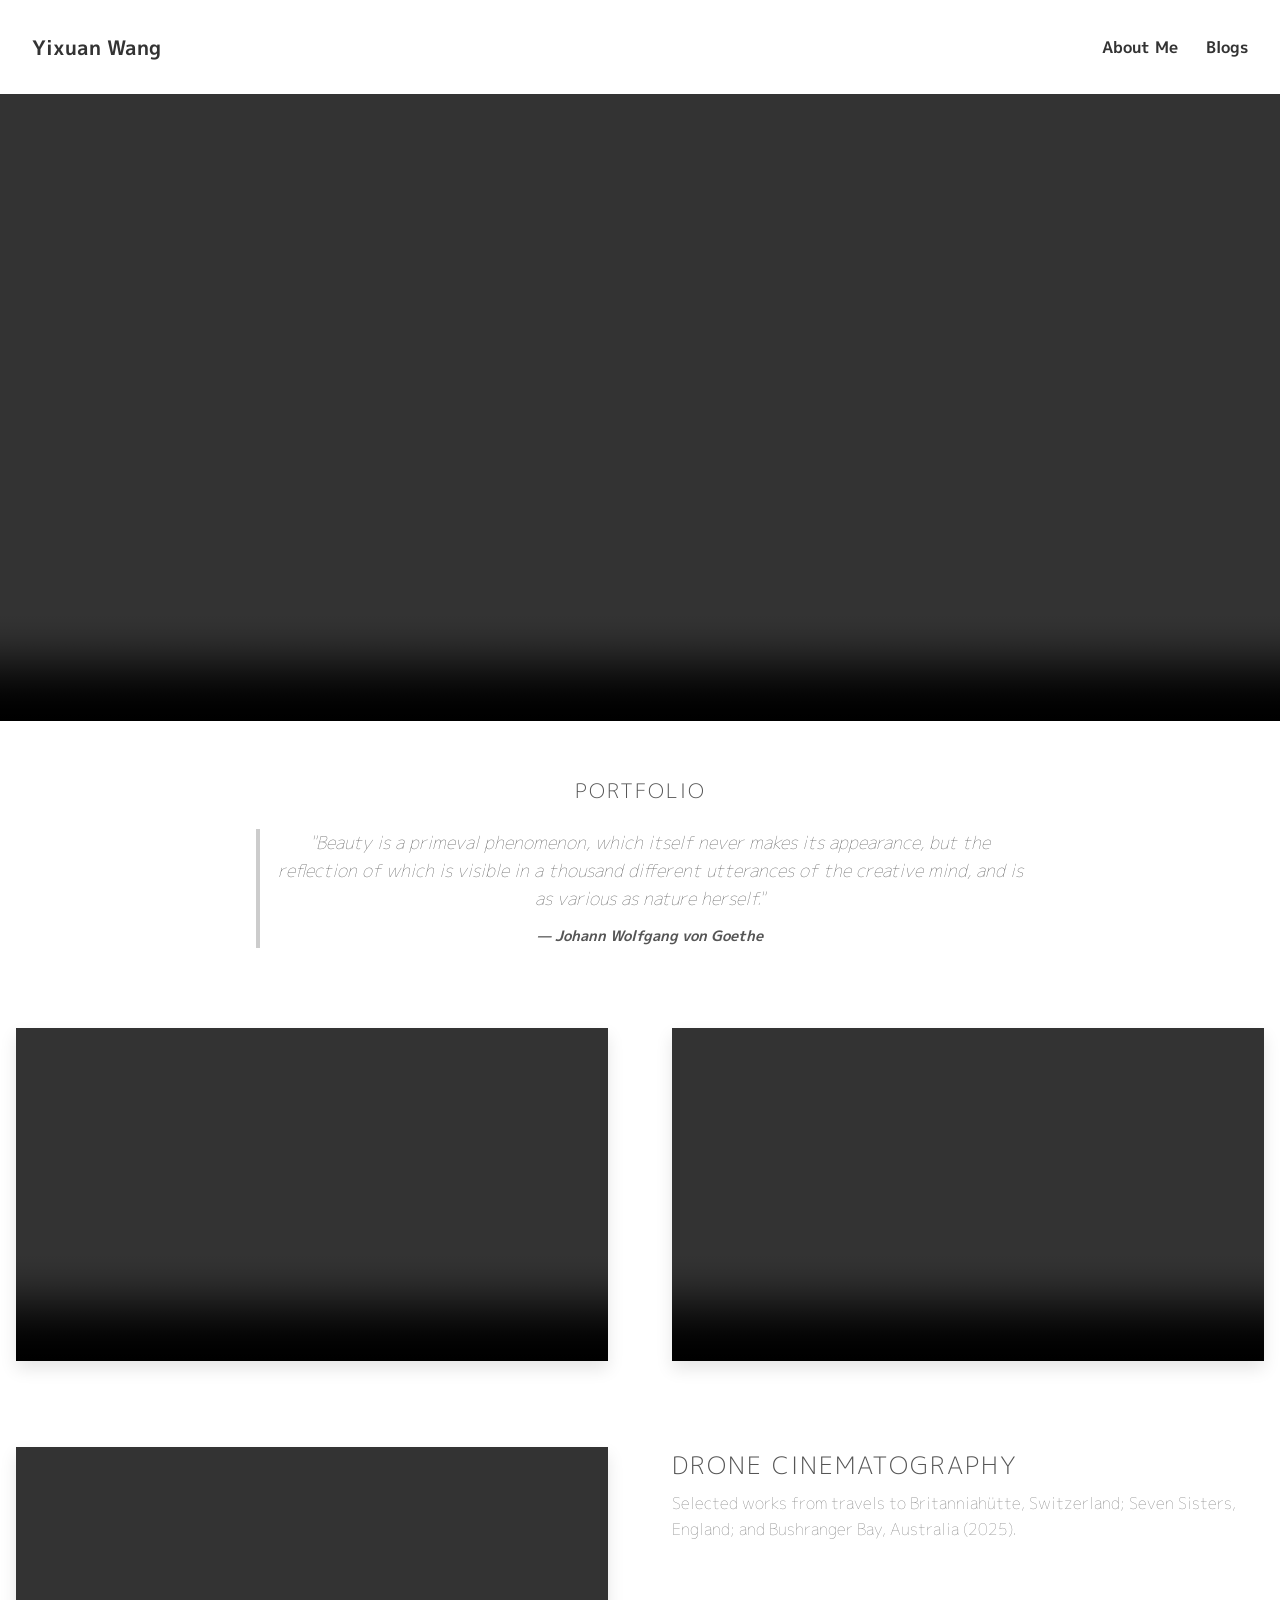
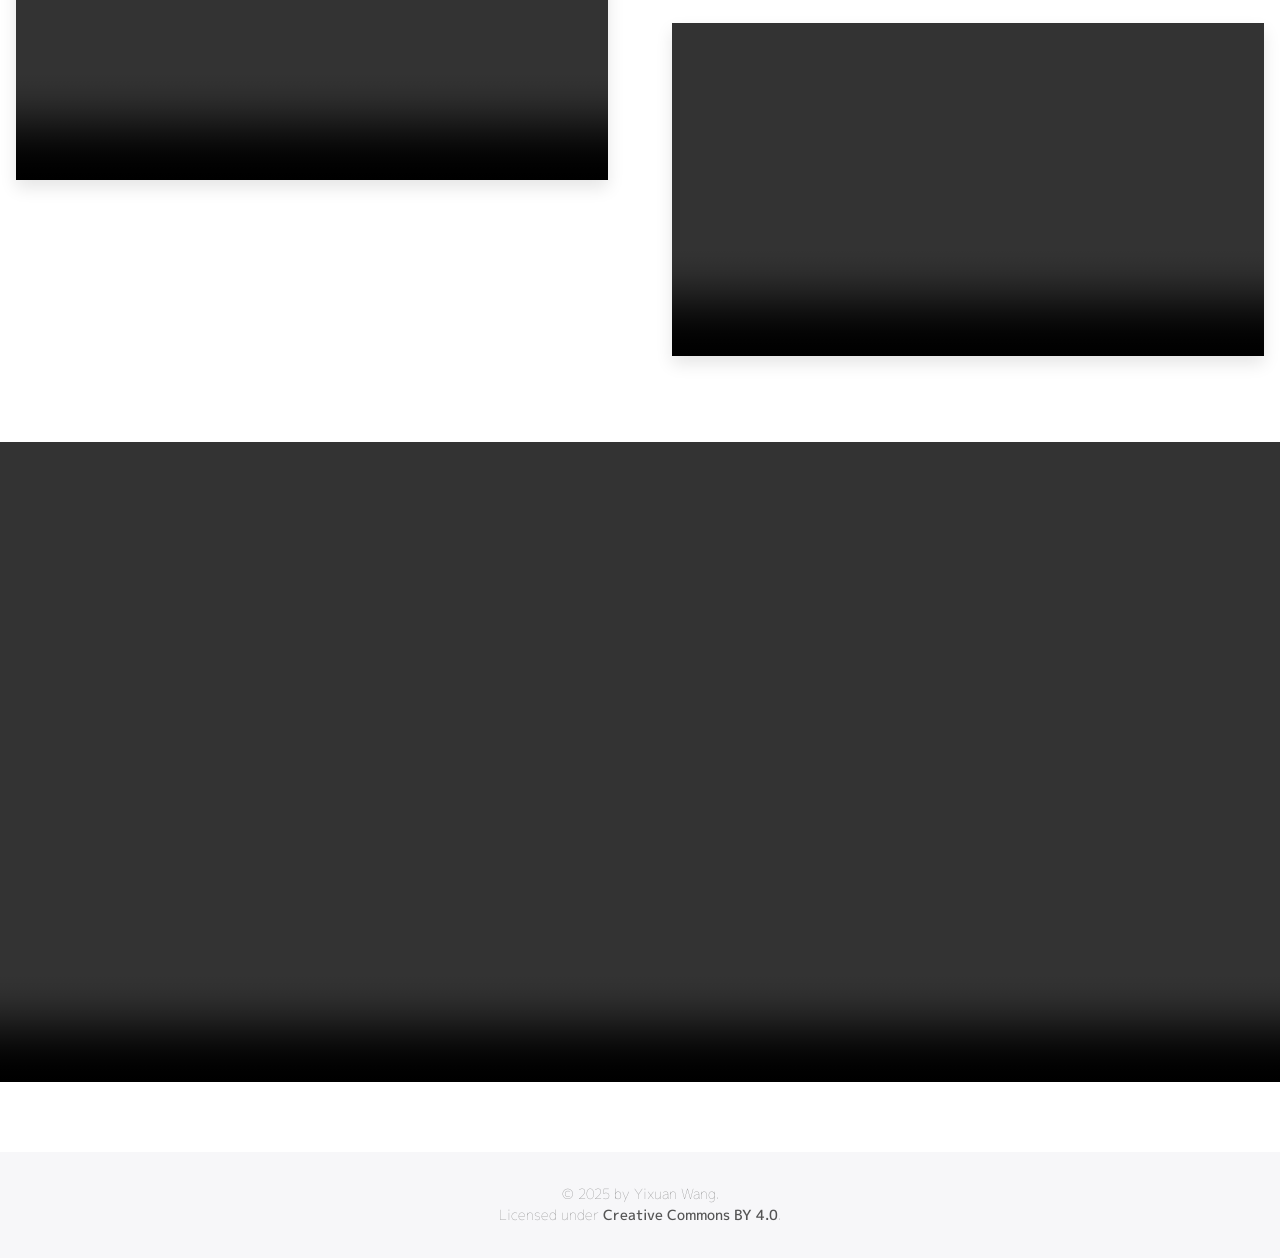
==== index.html @ 1a291684 "something" ====
<!DOCTYPE html>
<html lang="en">
<head>
  <link rel="icon" href="images/icon.png" sizes="32x32" type="image/png">
  <meta charset="UTF-8">
  <meta name="viewport" content="width=device-width, initial-scale=1.0">
  <title>Yixuan Wang</title>
  <link rel="preconnect" href="https://fonts.googleapis.com">
  <link rel="preconnect" href="https://fonts.gstatic.com" crossorigin>
  <link
    href="https://fonts.googleapis.com/css2?family=M+PLUS+1p:wght@100&display=swap"
    rel="stylesheet">
  <style>
    /* Basic Reset */
    *, *::before, *::after { box-sizing: border-box; margin: 0; padding: 0; }
    html, body { 
      height: 100%; 
      background-color: #fff;
      font-family: 'M PLUS 1p', sans-serif;
      font-weight: 100;
      color: #333;
    }
    
    /* Header */
    header {
      position: fixed;
      top: 0;
      width: 100%;
      background-color: #fff;
      display: flex;
      justify-content: space-between;
      align-items: center;
      padding: 2rem 2rem;
      z-index: 1000;
    }
    .logo {
      font-size: 1.25rem;
      font-weight: bold;
      color: #333;
    }
    header nav a {
      margin-left: 1.5rem;
      text-decoration: none;
      color: #333;
      font-weight: bold;
      transition: color 0.3s;
    }
    header nav a:hover { color: #000; font-weight: 1000; }
    
    /* Main Content */
    main { 
      padding-top: calc(4rem + 1px + 1em);
    }
    
    /* Hero Video Section */
    .hero {
      width: 100%;
      overflow: hidden;
      background-color: #fff;
    }
    .hero video {
      height: auto;
      width: 100%;
      object-fit: cover;
    }
    
    /* Portfolio Intro Section */
    .portfolio-intro {
      max-width: 800px;
      margin: 3rem auto;
      padding: 0 1rem;
      text-align: center;
    }
    .portfolio-intro h2 {
      font-size: 1.25rem;
      text-transform: uppercase;
      letter-spacing: 2px;
      color: #555;
      margin-bottom: 1rem;
      font-weight: 300;
    }
    .portfolio-intro blockquote {
      font-size: 1.1rem;
      font-style: italic;
      color: #444;
      border-left: 4px solid #ccc;
      padding-left: 1rem;
      margin: 1.5rem 0;
      line-height: 1.6;
    }
    .portfolio-intro cite {
      display: block;
      margin-top: 0.75rem;
      font-size: 0.9rem;
      font-weight: 700;
      color: #555;
    }
    .portfolio-intro p {
      font-size: 1rem;
      line-height: 1.6;
      color: #666;
      font-weight: 100;
      margin: 0 auto;
      max-width: 600px;
    }
    
    /* Video Grid */
    .video-showcase { 
      display: flex; 
      gap: 4rem; 
      max-width: 1800px; 
      margin: 5rem auto; 
      padding: 0 1rem; 
    }
    .column { 
      flex: 1; 
      display: flex; 
      flex-direction: column; 
      gap: 5em; 
    }
    .video-item video, .youtube-wrapper { 
      width: 100%; 
      aspect-ratio: 16/9; 
      box-shadow: 0 8px 16px rgba(0,0,0,0.1); 
      object-fit: cover; 
    }
    .youtube-wrapper { 
      position: relative; 
      padding-bottom: 56.25%; 
      overflow: hidden; 
    }
    .youtube-wrapper iframe { 
      position: absolute; 
      top: 0; 
      left: 0; 
      width: 100%; 
      height: 100%; 
    }
    .text-block h3 { 
      font-size: 1.5rem; 
      font-weight: 300; 
      text-transform: uppercase; 
      letter-spacing: 2px; 
      color: #555; 
      margin-bottom: 0.5rem; 
    }
    .text-block p { 
      font-size: 1rem; 
      line-height: 1.6; 
      color: #666; 
      font-weight: 100; 
    }

    .site-footer { 
      background-color: #f7f7f9; 
      padding: 2rem 1rem; 
      text-align: center; 
      font-size: 0.9rem; 
      color: #777;  
      margin-top: 4rem; 
    }
    .site-footer a { 
      color: #555; 
      text-decoration: none; 
      font-weight: 500; 
    }
    .site-footer a:hover { 
      text-decoration: underline; 
    }

    /* Mobile Styles */
    @media (max-width: 768px) {
      /* Header adjustments */
      header {
        padding: 1rem 1rem;
        flex-wrap: wrap;
        gap: 0.5rem;
      }
      .logo {
        font-size: 1.1rem;
      }
      header nav {
        display: flex;
        flex-wrap: wrap;
      }
      header nav a {
        margin-left: 1rem;
        font-size: 0.9rem;
      }
      
      /* Main content padding adjustment */
      main { 
        padding-top: calc(3rem + 1px + 1em);
      }
      
      /* Hero section */
      .hero {
        margin: 0 -1rem; /* Full width on mobile */
      }
      
      /* Portfolio intro */
      .portfolio-intro {
        margin: 2rem auto;
        padding: 0 1.5rem;
      }
      .portfolio-intro h2 {
        font-size: 1.1rem;
        letter-spacing: 1px;
      }
      .portfolio-intro blockquote {
        font-size: 1rem;
        padding-left: 0.75rem;
        margin: 1rem 0;
      }
      .portfolio-intro cite {
        font-size: 0.85rem;
      }
      
      /* Video showcase - stack columns on mobile */
      .video-showcase {
        flex-direction: column;
        gap: 3rem;
        margin: 3rem auto;
        padding: 0 1.5rem;
      }
      .column {
        gap: 3rem;
      }
      
      /* Video items */
      .video-item video {
        border-radius: 0px;
        box-shadow: 0 4px 12px rgba(0,0,0,0.15);
      }
      
      /* Text blocks */
      .text-block {
        text-align: center;
        padding: 0 1rem;
      }
      .text-block h3 {
        font-size: 1.25rem;
        letter-spacing: 1px;
      }
      .text-block p {
        font-size: 0.95rem;
      }
      
      /* Footer */
      .site-footer {
        padding: 1.5rem 1rem;
        margin-top: 3rem;
        font-size: 0.85rem;
      }
    }

    /* Small mobile devices */
    @media (max-width: 480px) {
      header {
        padding: 0.75rem;
      }
      .logo {
        font-size: 1rem;
      }
      header nav a {
        margin-left: 0.75rem;
        font-size: 0.85rem;
      }
      
      main { 
        padding-top: calc(2.5rem + 1px + 1em);
      }
      
      .hero {
        margin: 0 -1rem; /* Full width on mobile */
      }
      
      .portfolio-intro {
        padding: 0 1rem;
        margin: 1.5rem auto;
      }
      .portfolio-intro h2 {
        font-size: 1rem;
      }
      .portfolio-intro blockquote {
        font-size: 0.9rem;
      }
      
      .video-showcase {
        padding: 0 1rem;
        margin: 2rem auto;
        gap: 2rem;
      }
      .column {
        gap: 2rem;
      }
      
      .text-block h3 {
        font-size: 1.1rem;
      }
      .text-block p {
        font-size: 0.9rem;
      }
    }
  </style>
</head>
<body>
  <header>
    <div class="logo">Yixuan Wang</div>
    <nav>
      <a href="about.html">About Me</a>
      <a href="blogs.html">Blogs</a>
    </nav>
  </header>
  <main>
    <!-- Hero Section -->
    <section class="hero">
      <video src="videos/studio_video_1753276698601626.mov" controls muted autoplay loop>
        Your browser does not support the video tag.
      </video>
    </section>

    <!-- Portfolio Intro -->
    <section class="portfolio-intro">
      <h2>Portfolio</h2>
      <blockquote>
        "Beauty is a primeval phenomenon, which itself never makes its appearance, but the reflection of which is visible in a thousand different utterances of the creative mind, and is as various as nature herself."
        <cite>— Johann Wolfgang von Goethe</cite>
      </blockquote>
    </section>

    <!-- Grid of Additional Videos -->
    <!-- Two-Column Video Showcase -->
    <section class="video-showcase">
      <div class="column">
        <div class="video-item">
          <video src="videos/DJI_0265.mp4" controls muted autoplay loop></video>
        </div>
        <div class="video-item">
          <video src="videos/white_cliffs.mp4" controls muted autoplay loop></video>
        </div>
      </div>

      <div class="column">
        <div class="video-item">
          <video src="videos/DJI_20250306213601_0066.mp4" controls muted autoplay loop></video>
        </div>
        <div class="text-block">
          <h3> Drone Cinematography </h3>
          <p> Selected works from travels to Britanniahütte, Switzerland; Seven Sisters, England; and Bushranger Bay, Australia (2025). </p>
        </div>
        <div class="video-item">
          <video src="videos/DJI_20250718214126_0278.mp4" controls muted autoplay loop></video>
        </div>
      </div>
    </section>

    <section class="hero">
      <video src="videos/bushranger_bay.mp4" controls muted autoplay loop>
        Your browser does not support the video tag.
      </video>
    </section>
  </main>
  <!-- Footer with Copyright & License -->
  <footer class="site-footer">
    <p>© 2025 by Yixuan Wang.</p>
    <p>Licensed under <a href="https://creativecommons.org/licenses/by/4.0/" target="_blank" rel="noopener">Creative Commons BY 4.0</a>.</p>
  </footer>
</body>
</html>
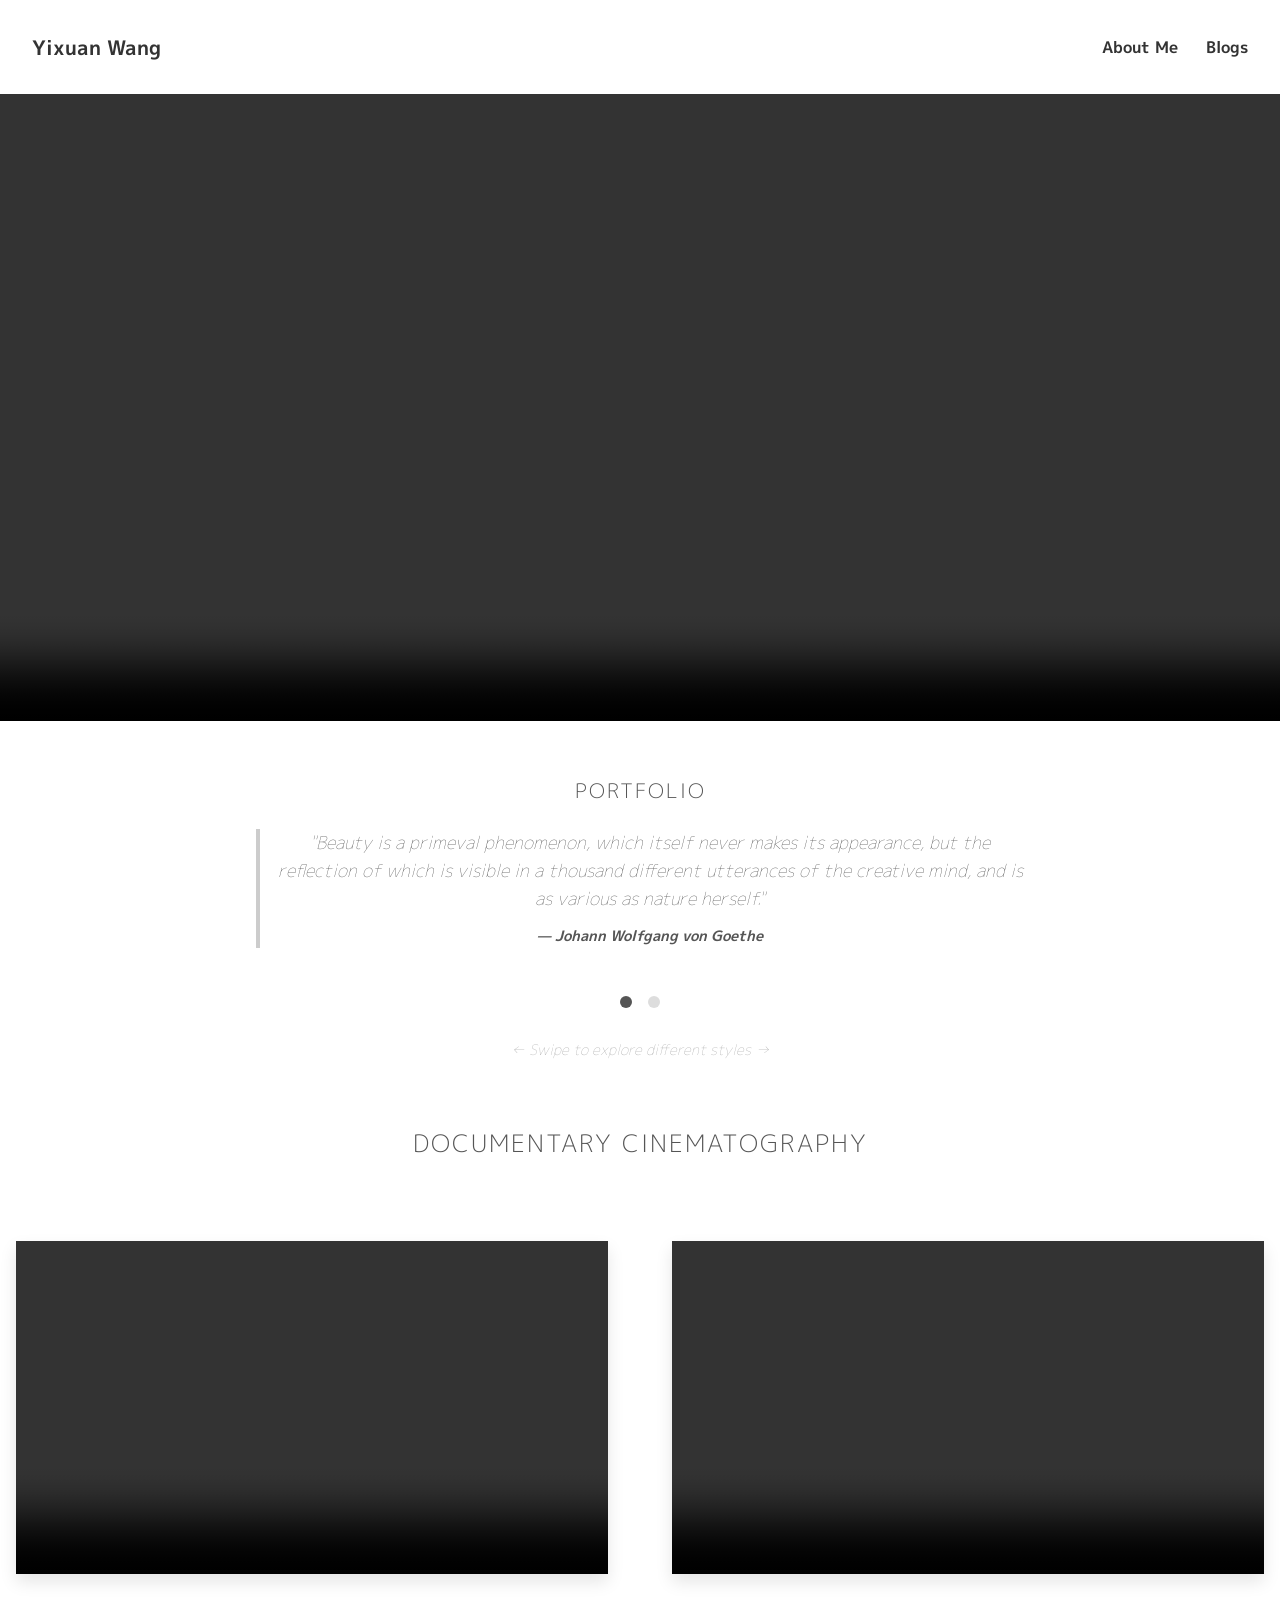
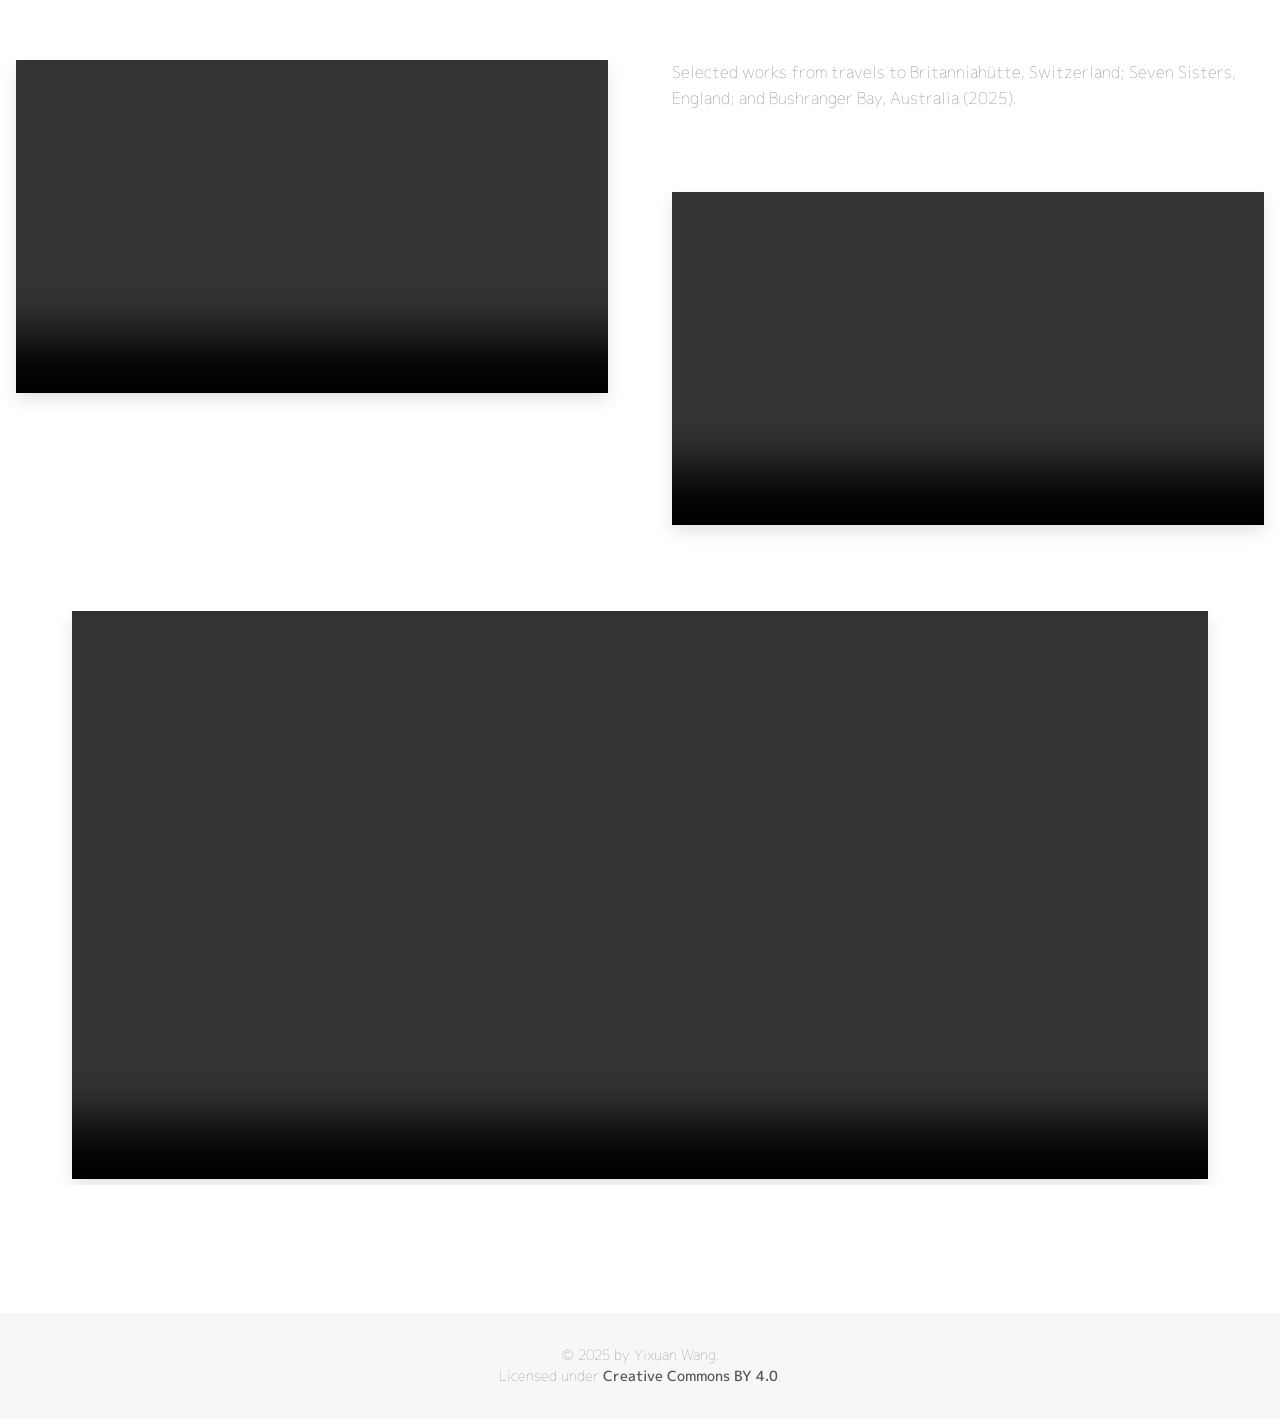
==== commit b999889e: "2 styles" ====
--- a/index.html
+++ b/index.html
@@ -51,6 +51,36 @@
     main { 
       padding-top: calc(4rem + 1px + 1em);
     }
+
+    /* Hero-style video with margins */
+    .hero-with-margins {
+      max-width: 1200px;
+      margin: 4rem auto;
+      padding: 0 2rem;
+      overflow: hidden;
+      background-color: #fff;
+    }
+    .hero-with-margins video {
+      height: auto;
+      width: 100%;
+      object-fit: cover;
+      box-shadow: 0 8px 16px rgba(0,0,0,0.1);
+    }
+
+    /* Mobile styles for hero-with-margins */
+    @media (max-width: 768px) {
+      .hero-with-margins {
+        margin: 3rem auto;
+        padding: 0 1.5rem;
+      }
+    }
+
+    @media (max-width: 480px) {
+      .hero-with-margins {
+        margin: 2rem auto;
+        padding: 0 1rem;
+      }
+    }
     
     /* Hero Video Section */
     .hero {
@@ -302,6 +332,108 @@
         font-size: 0.9rem;
       }
     }
+    /* Portfolio Sections Container */
+.portfolio-container {
+  position: relative;
+  overflow: hidden;
+  width: 100%;
+}
+
+.portfolio-sections {
+  display: flex;
+  width: 200%;
+  transition: transform 0.4s cubic-bezier(0.25, 0.46, 0.45, 0.94);
+}
+
+.portfolio-section {
+  width: 50%;
+  flex-shrink: 0;
+}
+
+/* Section Headers */
+.section-header {
+  text-align: center;
+  margin: 3rem auto 2rem;
+  max-width: 800px;
+  padding: 0 1rem;
+}
+
+.section-header h2 {
+  font-size: 1.5rem;
+  text-transform: uppercase;
+  letter-spacing: 2px;
+  color: #555;
+  margin-bottom: 1rem;
+  font-weight: 300;
+}
+
+.section-header p {
+  font-size: 1rem;
+  line-height: 1.6;
+  color: #666;
+  font-weight: 100;
+}
+
+/* Navigation Dots */
+.portfolio-nav {
+  display: flex;
+  justify-content: center;
+  gap: 1rem;
+  margin: 2rem 0;
+}
+
+.nav-dot {
+  width: 12px;
+  height: 12px;
+  border-radius: 50%;
+  background-color: #ddd;
+  cursor: pointer;
+  transition: background-color 0.3s;
+}
+
+.nav-dot.active {
+  background-color: #555;
+}
+
+/* Swipe indicator (optional) */
+.swipe-indicator {
+  text-align: center;
+  margin: 1rem 0;
+  color: #999;
+  font-size: 0.9rem;
+  font-style: italic;
+}
+
+/* Mobile adjustments */
+@media (max-width: 768px) {
+  .section-header {
+    margin: 2rem auto 1.5rem;
+  }
+  
+  .section-header h2 {
+    font-size: 1.25rem;
+    letter-spacing: 1px;
+  }
+  
+  .portfolio-nav {
+    margin: 1.5rem 0;
+  }
+  
+  .nav-dot {
+    width: 10px;
+    height: 10px;
+  }
+}
+
+@media (max-width: 480px) {
+  .section-header h2 {
+    font-size: 1.1rem;
+  }
+  
+  .section-header p {
+    font-size: 0.95rem;
+  }
+}
   </style>
 </head>
 <body>
@@ -321,50 +453,185 @@
     </section>
 
     <!-- Portfolio Intro -->
-    <section class="portfolio-intro">
-      <h2>Portfolio</h2>
-      <blockquote>
-        "Beauty is a primeval phenomenon, which itself never makes its appearance, but the reflection of which is visible in a thousand different utterances of the creative mind, and is as various as nature herself."
-        <cite>— Johann Wolfgang von Goethe</cite>
-      </blockquote>
-    </section>
-
-    <!-- Grid of Additional Videos -->
-    <!-- Two-Column Video Showcase -->
-    <section class="video-showcase">
-      <div class="column">
-        <div class="video-item">
-          <video src="videos/DJI_0265.mp4" controls muted autoplay loop></video>
+<!-- Portfolio Intro -->
+<section class="portfolio-intro">
+  <h2>Portfolio</h2>
+  <blockquote>
+    "Beauty is a primeval phenomenon, which itself never makes its appearance, but the reflection of which is visible in a thousand different utterances of the creative mind, and is as various as nature herself."
+    <cite>— Johann Wolfgang von Goethe</cite>
+  </blockquote>
+</section>
+
+<!-- Portfolio Navigation -->
+<div class="portfolio-nav">
+  <div class="nav-dot"></div>
+  <div class="nav-dot"></div>
+</div>
+
+<div class="swipe-indicator">← Swipe to explore different styles →</div>
+
+<!-- Swipeable Portfolio Container -->
+<div class="portfolio-container">
+  <div class="portfolio-sections">
+    <!-- Documentary Section -->
+    <section class="portfolio-section">
+      <div class="section-header">
+        <h2>Documentary Cinematography</h2>
+      </div>
+      
+      <div class="video-showcase">
+        <div class="column">
+          <div class="video-item">
+            <video src="videos/DJI_0265.mp4" controls muted autoplay loop></video>
+          </div>
+          <div class="video-item">
+            <video src="videos/white_cliffs.mp4" controls muted autoplay loop></video>
+          </div>
         </div>
-        <div class="video-item">
-          <video src="videos/white_cliffs.mp4" controls muted autoplay loop></video>
+        <div class="column">
+          <div class="video-item">
+            <video src="videos/DJI_20250306213601_0066.mp4" controls muted autoplay loop></video>
+          </div>
+          <div class="text-block">
+            <p> Selected works from travels to Britanniahütte, Switzerland; Seven Sisters, England; and Bushranger Bay, Australia (2025).</p>
+          </div>
+          <div class="video-item">
+            <video src="videos/DJI_20250718214126_0278.mp4" controls muted autoplay loop></video>
+          </div>
         </div>
       </div>
-
-      <div class="column">
-        <div class="video-item">
-          <video src="videos/DJI_20250306213601_0066.mp4" controls muted autoplay loop></video>
-        </div>
-        <div class="text-block">
-          <h3> Drone Cinematography </h3>
-          <p> Selected works from travels to Britanniahütte, Switzerland; Seven Sisters, England; and Bushranger Bay, Australia (2025). </p>
-        </div>
-        <div class="video-item">
-          <video src="videos/DJI_20250718214126_0278.mp4" controls muted autoplay loop></video>
-        </div>
+      
+      <section class="hero-with-margins">
+        <video src="videos/bushranger_bay.mp4" controls muted autoplay loop>
+          Your browser does not support the video tag.
+        </video>
+      </section>
+    </section>
+
+    <!-- Editorial Section -->
+    <section class="portfolio-section">
+      <div class="section-header">
+        <h2>Editorial Cinematography</h2>
       </div>
+      
+      <section class="hero-with-margins">
+        <video src="videos/dji_fly_20250816_095026_0290_1755627662245_video.mov" controls muted autoplay loop>
+          Your browser does not support the video tag.
+        </video>
+        <p style="text-align: center; font-size: 0.9rem; color: #777; margin-top: 0.5rem;"> Ticino, Switzerland (2025).</p>
+      </section>
     </section>
-
-    <section class="hero">
-      <video src="videos/bushranger_bay.mp4" controls muted autoplay loop>
-        Your browser does not support the video tag.
-      </video>
-    </section>
+  </div>
+</div>
+
+
   </main>
   <!-- Footer with Copyright & License -->
   <footer class="site-footer">
     <p>© 2025 by Yixuan Wang.</p>
     <p>Licensed under <a href="https://creativecommons.org/licenses/by/4.0/" target="_blank" rel="noopener">Creative Commons BY 4.0</a>.</p>
   </footer>
+
+  <script>
+document.addEventListener('DOMContentLoaded', function() {
+  const portfolioSections = document.querySelector('.portfolio-sections');
+  const navDots = document.querySelectorAll('.nav-dot');
+  let currentSection = 0;
+  let startX = 0;
+  let isSwipping = false;
+
+  // Navigation dot functionality
+  navDots.forEach((dot, index) => {
+    dot.addEventListener('click', () => {
+      switchToSection(index);
+    });
+  });
+
+  // Touch events for swiping
+  portfolioSections.addEventListener('touchstart', (e) => {
+    startX = e.touches[0].clientX;
+    isSwipping = true;
+  });
+
+  portfolioSections.addEventListener('touchmove', (e) => {
+    if (!isSwipping) return;
+    e.preventDefault();
+  });
+
+  portfolioSections.addEventListener('touchend', (e) => {
+    if (!isSwipping) return;
+    
+    const endX = e.changedTouches[0].clientX;
+    const diffX = startX - endX;
+    const threshold = 50;
+
+    if (Math.abs(diffX) > threshold) {
+      if (diffX > 0 && currentSection < 1) {
+        // Swipe left - next section
+        switchToSection(1);
+      } else if (diffX < 0 && currentSection > 0) {
+        // Swipe right - previous section
+        switchToSection(0);
+      }
+    }
+    
+    isSwipping = false;
+  });
+
+  // Mouse events for desktop
+  portfolioSections.addEventListener('mousedown', (e) => {
+    startX = e.clientX;
+    isSwipping = true;
+    e.preventDefault();
+  });
+
+  portfolioSections.addEventListener('mousemove', (e) => {
+    if (!isSwipping) return;
+    e.preventDefault();
+  });
+
+  portfolioSections.addEventListener('mouseup', (e) => {
+    if (!isSwipping) return;
+    
+    const endX = e.clientX;
+    const diffX = startX - endX;
+    const threshold = 50;
+
+    if (Math.abs(diffX) > threshold) {
+      if (diffX > 0 && currentSection < 1) {
+        switchToSection(1);
+      } else if (diffX < 0 && currentSection > 0) {
+        switchToSection(0);
+      }
+    }
+    
+    isSwipping = false;
+  });
+
+  // Keyboard navigation
+  document.addEventListener('keydown', (e) => {
+    if (e.key === 'ArrowLeft' && currentSection > 0) {
+      switchToSection(0);
+    } else if (e.key === 'ArrowRight' && currentSection < 1) {
+      switchToSection(1);
+    }
+  });
+
+  function switchToSection(index) {
+    currentSection = index;
+    portfolioSections.style.transform = `translateX(-${index * 50}%)`;
+    
+    // Update navigation dots
+    navDots.forEach((dot, i) => {
+      dot.classList.toggle('active', i === index);
+    });
+  }
+
+  // Initialize first dot as active
+  if (navDots.length > 0) {
+    navDots[0].classList.add('active');
+  }
+});
+</script>
 </body>
 </html>
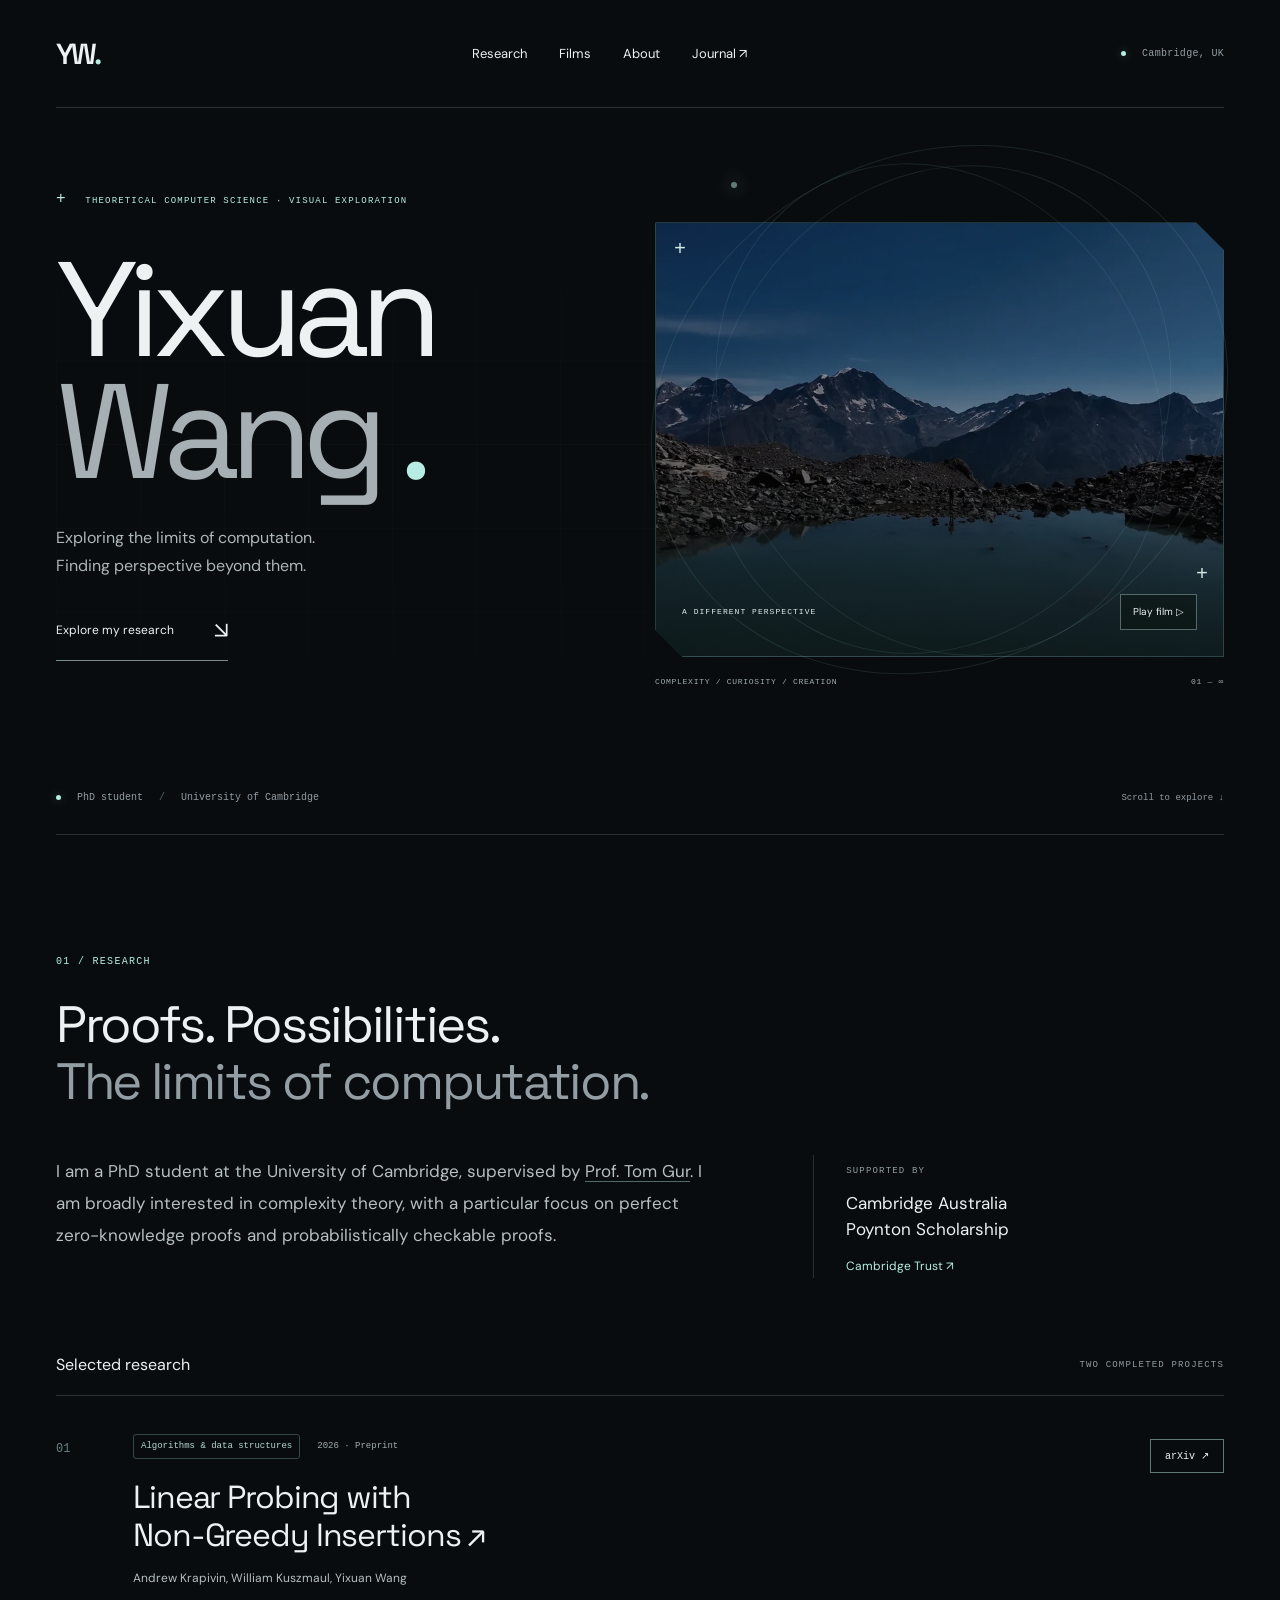
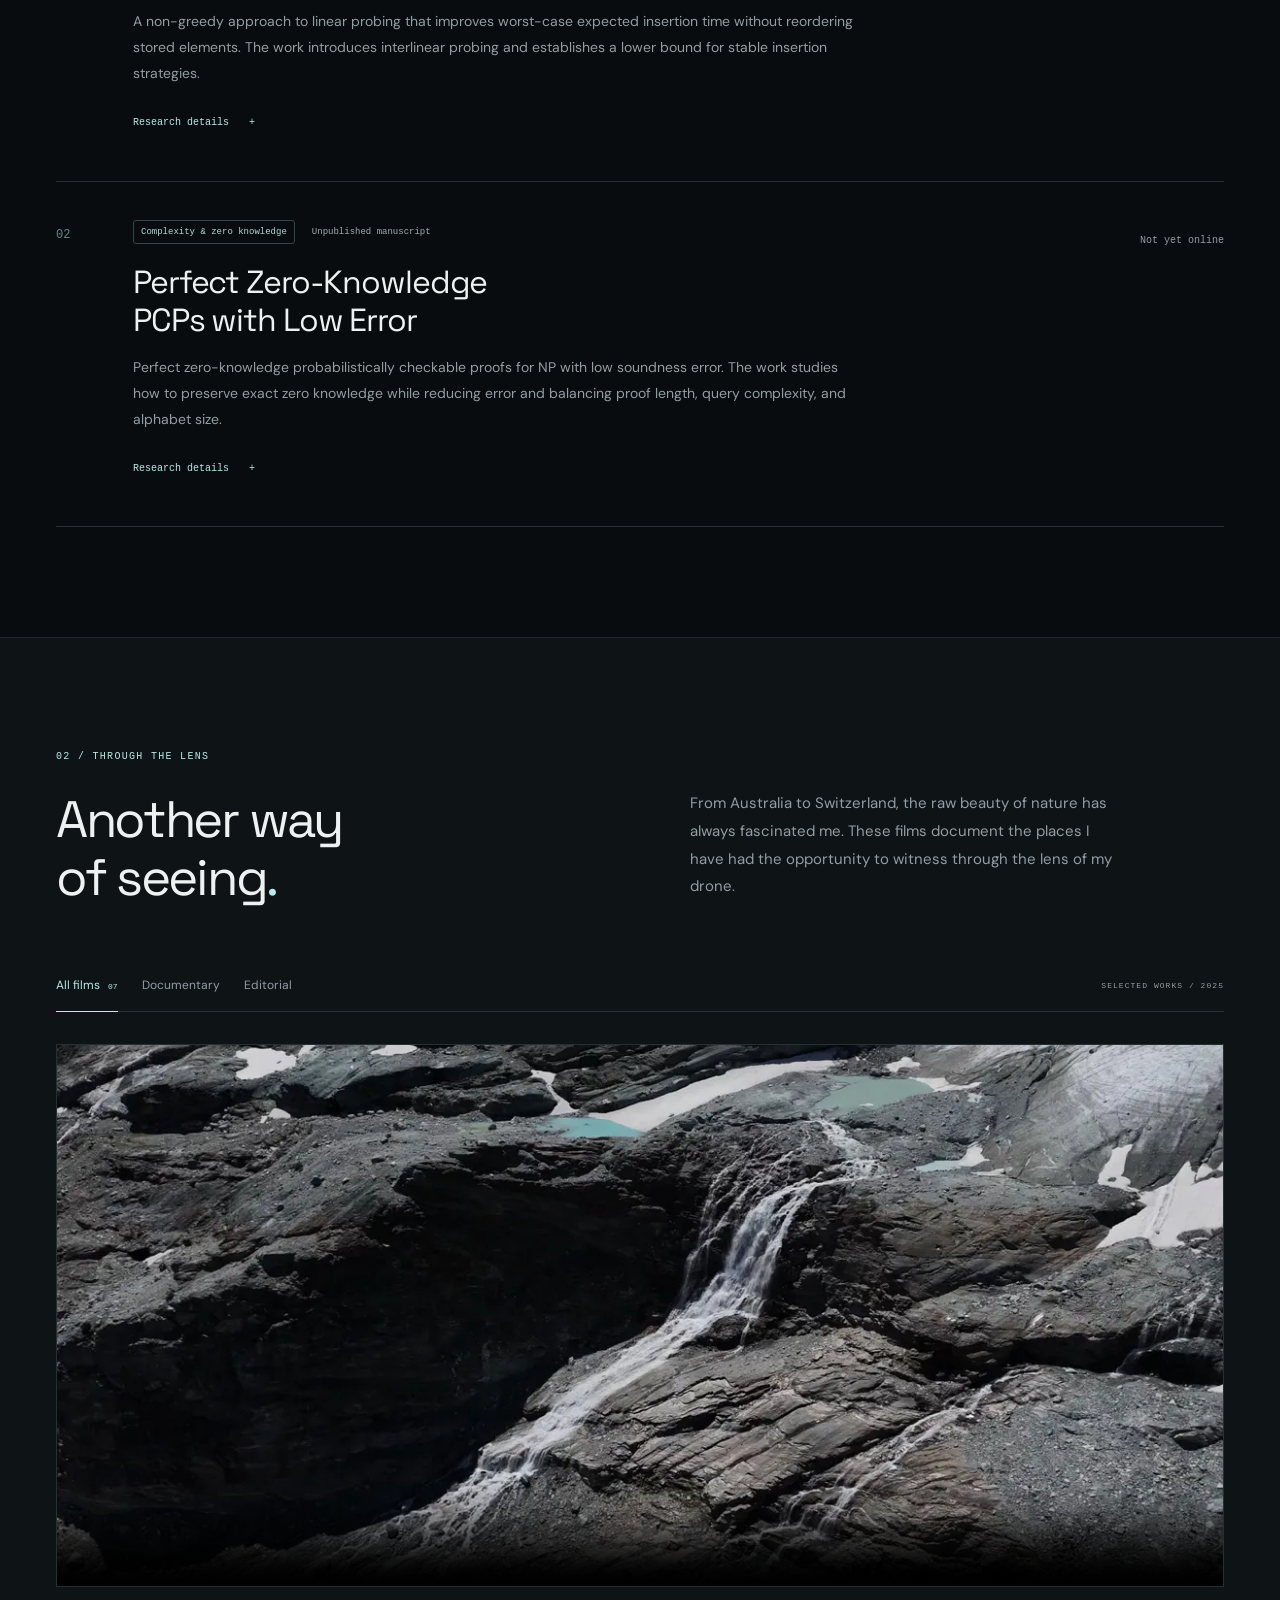
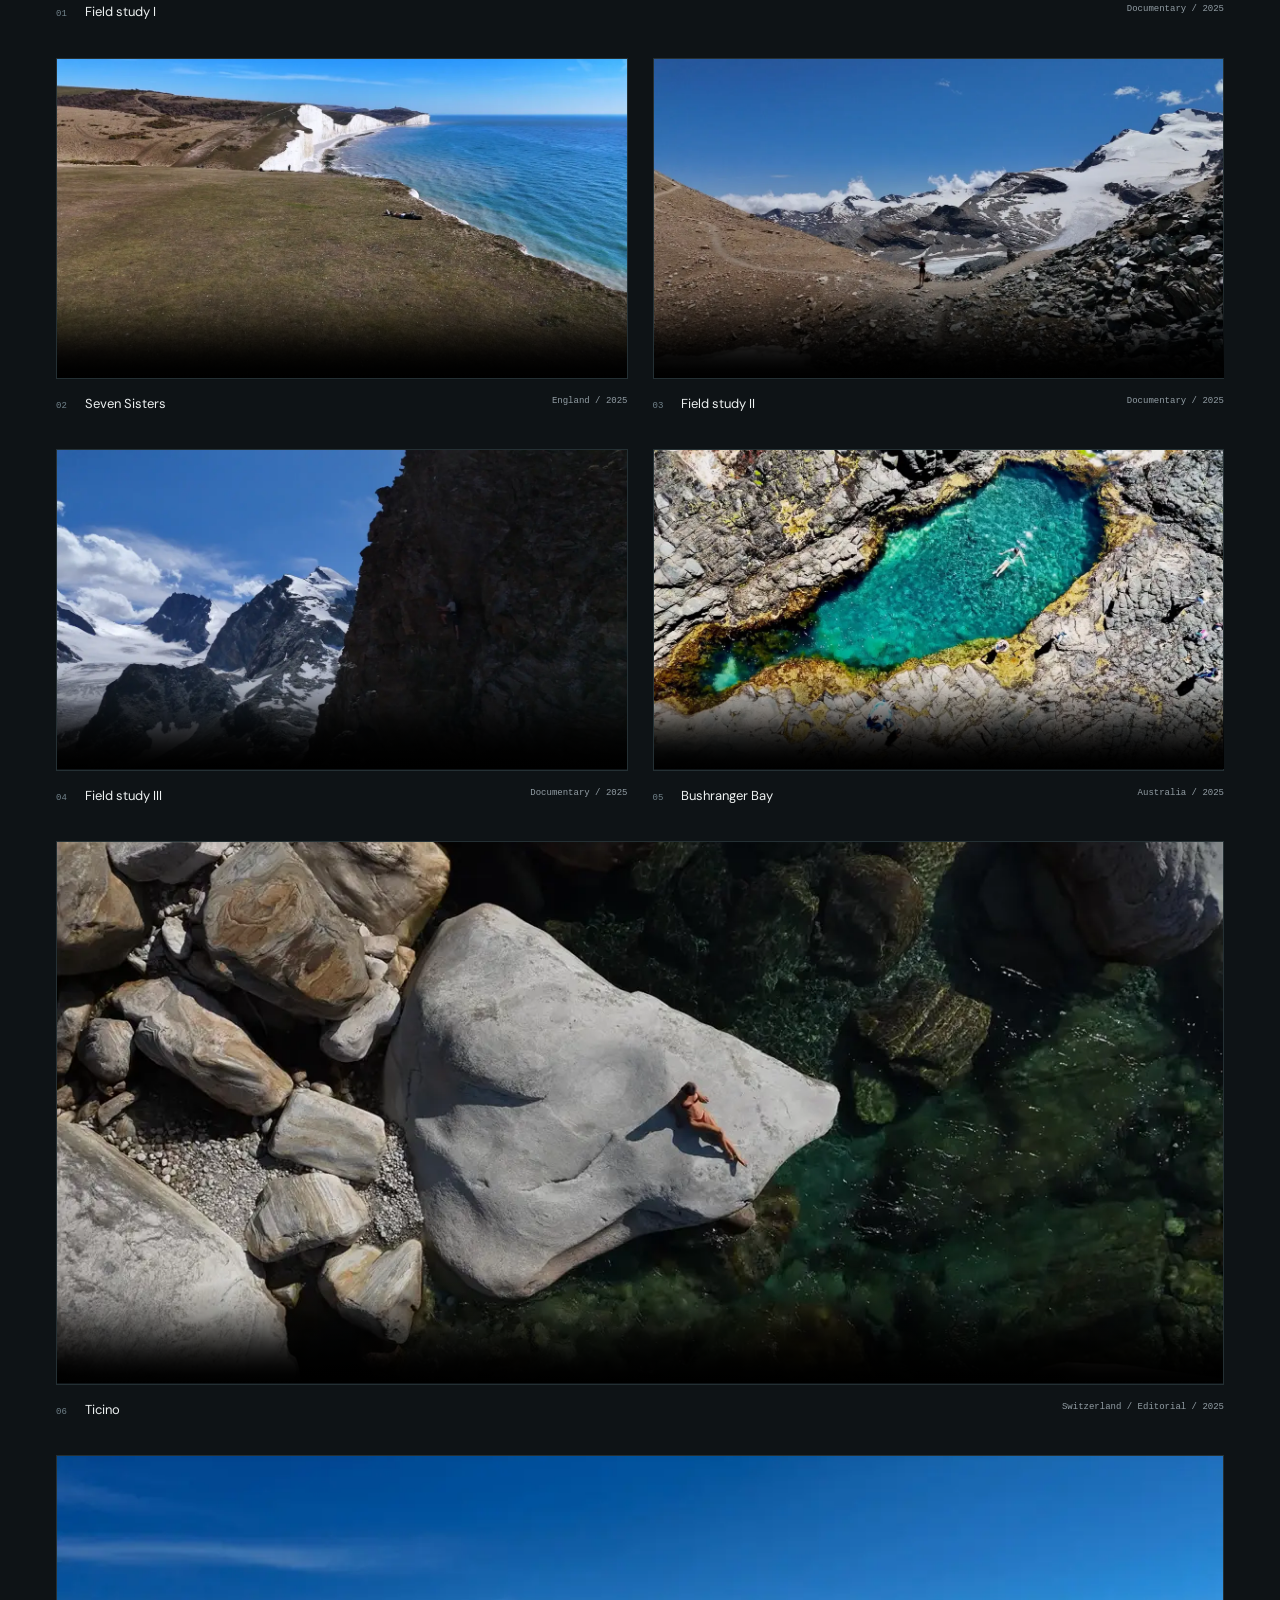
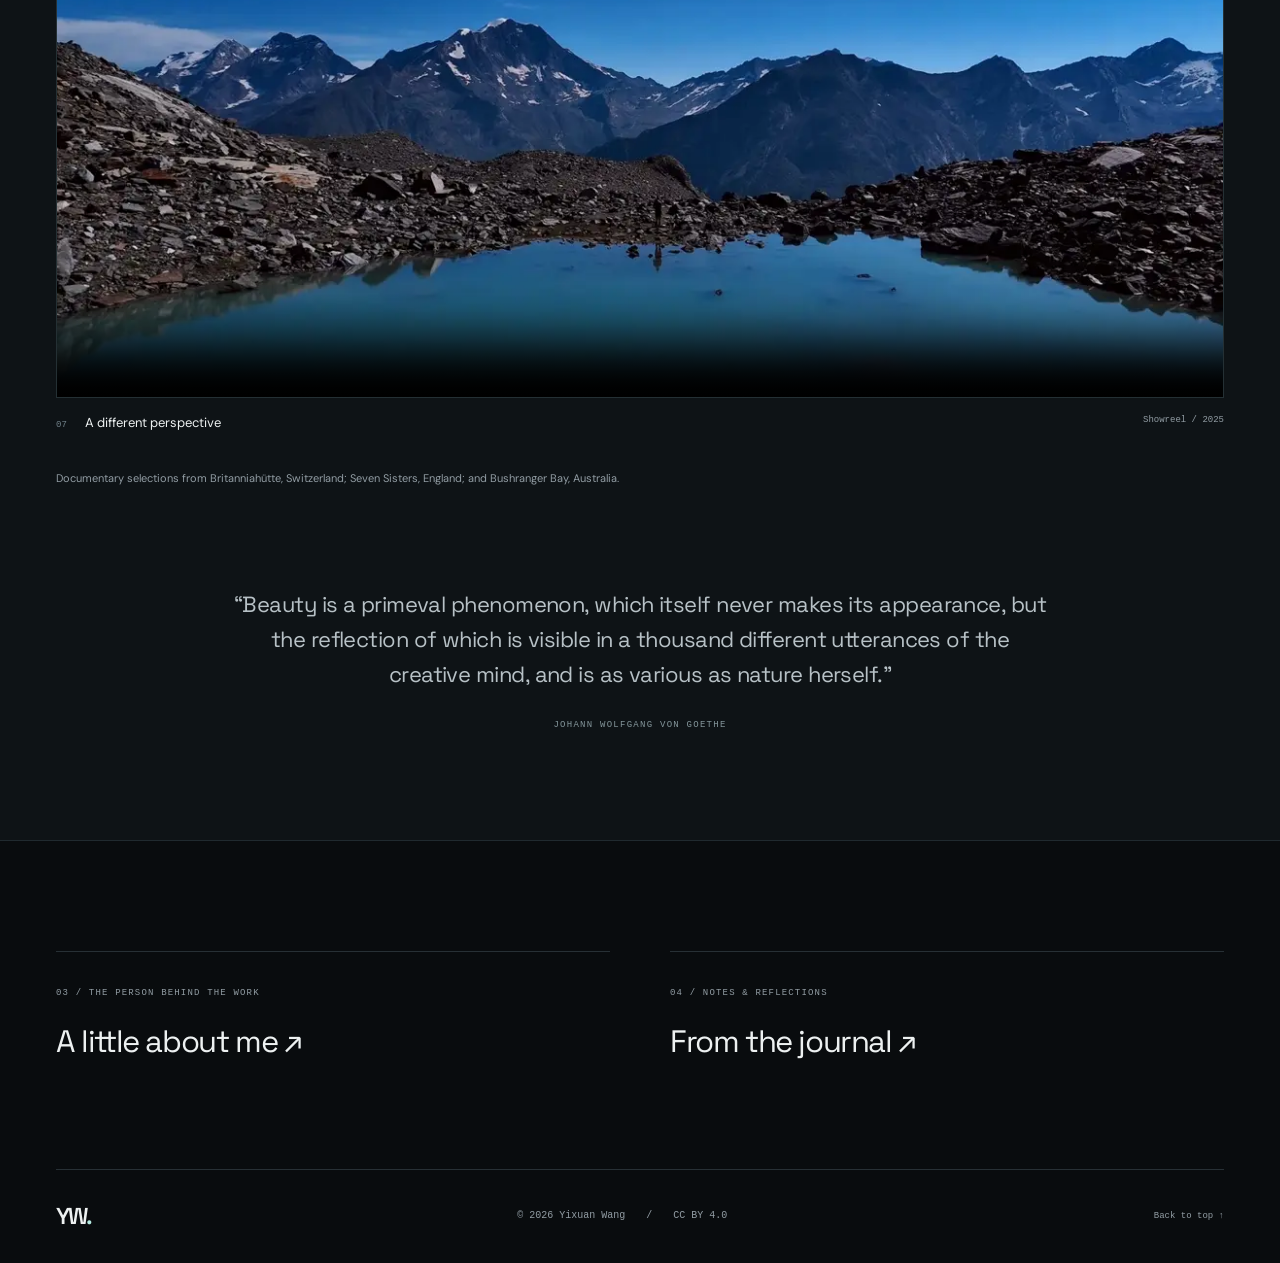
==== commit 680beb66: "Refresh portfolio design and update Cambridge research profile" ====
--- a/index.html
+++ b/index.html
@@ -1,637 +1,240 @@
-<!DOCTYPE html>
+<!doctype html>
 <html lang="en">
 <head>
-  <link rel="icon" href="images/icon.png" sizes="32x32" type="image/png">
-  <meta charset="UTF-8">
-  <meta name="viewport" content="width=device-width, initial-scale=1.0">
-  <title>Yixuan Wang</title>
-  <link rel="preconnect" href="https://fonts.googleapis.com">
-  <link rel="preconnect" href="https://fonts.gstatic.com" crossorigin>
-  <link
-    href="https://fonts.googleapis.com/css2?family=M+PLUS+1p:wght@100&display=swap"
-    rel="stylesheet">
-  <style>
-    /* Basic Reset */
-    *, *::before, *::after { box-sizing: border-box; margin: 0; padding: 0; }
-    html, body { 
-      height: 100%; 
-      background-color: #fff;
-      font-family: 'M PLUS 1p', sans-serif;
-      font-weight: 100;
-      color: #333;
-    }
-    
-    /* Header */
-    header {
-      position: fixed;
-      top: 0;
-      width: 100%;
-      background-color: #fff;
-      display: flex;
-      justify-content: space-between;
-      align-items: center;
-      padding: 2rem 2rem;
-      z-index: 1000;
-    }
-    .logo {
-      font-size: 1.25rem;
-      font-weight: bold;
-      color: #333;
-    }
-    header nav a {
-      margin-left: 1.5rem;
-      text-decoration: none;
-      color: #333;
-      font-weight: bold;
-      transition: color 0.3s;
-    }
-    header nav a:hover { color: #000; font-weight: 1000; }
-    
-    /* Main Content */
-    main { 
-      padding-top: calc(4rem + 1px + 1em);
-    }
-
-    /* Hero-style video with margins */
-    .hero-with-margins {
-      max-width: 1200px;
-      margin: 4rem auto;
-      padding: 0 2rem;
-      overflow: hidden;
-      background-color: #fff;
-    }
-    .hero-with-margins video {
-      height: auto;
-      width: 100%;
-      object-fit: cover;
-      box-shadow: 0 8px 16px rgba(0,0,0,0.1);
-    }
-
-    /* Mobile styles for hero-with-margins */
-    @media (max-width: 768px) {
-      .hero-with-margins {
-        margin: 3rem auto;
-        padding: 0 1.5rem;
-      }
-    }
-
-    @media (max-width: 480px) {
-      .hero-with-margins {
-        margin: 2rem auto;
-        padding: 0 1rem;
-      }
-    }
-    
-    /* Hero Video Section */
-    .hero {
-      width: 100%;
-      overflow: hidden;
-      background-color: #fff;
-    }
-    .hero video {
-      height: auto;
-      width: 100%;
-      object-fit: cover;
-    }
-    
-    /* Portfolio Intro Section */
-    .portfolio-intro {
-      max-width: 800px;
-      margin: 3rem auto;
-      padding: 0 1rem;
-      text-align: center;
-    }
-    .portfolio-intro h2 {
-      font-size: 1.25rem;
-      text-transform: uppercase;
-      letter-spacing: 2px;
-      color: #555;
-      margin-bottom: 1rem;
-      font-weight: 300;
-    }
-    .portfolio-intro blockquote {
-      font-size: 1.1rem;
-      font-style: italic;
-      color: #444;
-      border-left: 4px solid #ccc;
-      padding-left: 1rem;
-      margin: 1.5rem 0;
-      line-height: 1.6;
-    }
-    .portfolio-intro cite {
-      display: block;
-      margin-top: 0.75rem;
-      font-size: 0.9rem;
-      font-weight: 700;
-      color: #555;
-    }
-    .portfolio-intro p {
-      font-size: 1rem;
-      line-height: 1.6;
-      color: #666;
-      font-weight: 100;
-      margin: 0 auto;
-      max-width: 600px;
-    }
-    
-    /* Video Grid */
-    .video-showcase { 
-      display: flex; 
-      gap: 4rem; 
-      max-width: 1800px; 
-      margin: 5rem auto; 
-      padding: 0 1rem; 
-    }
-    .column { 
-      flex: 1; 
-      display: flex; 
-      flex-direction: column; 
-      gap: 5em; 
-    }
-    .video-item video, .youtube-wrapper { 
-      width: 100%; 
-      aspect-ratio: 16/9; 
-      box-shadow: 0 8px 16px rgba(0,0,0,0.1); 
-      object-fit: cover; 
-    }
-    .youtube-wrapper { 
-      position: relative; 
-      padding-bottom: 56.25%; 
-      overflow: hidden; 
-    }
-    .youtube-wrapper iframe { 
-      position: absolute; 
-      top: 0; 
-      left: 0; 
-      width: 100%; 
-      height: 100%; 
-    }
-    .text-block h3 { 
-      font-size: 1.5rem; 
-      font-weight: 300; 
-      text-transform: uppercase; 
-      letter-spacing: 2px; 
-      color: #555; 
-      margin-bottom: 0.5rem; 
-    }
-    .text-block p { 
-      font-size: 1rem; 
-      line-height: 1.6; 
-      color: #666; 
-      font-weight: 100; 
-    }
-
-    .site-footer { 
-      background-color: #f7f7f9; 
-      padding: 2rem 1rem; 
-      text-align: center; 
-      font-size: 0.9rem; 
-      color: #777;  
-      margin-top: 4rem; 
-    }
-    .site-footer a { 
-      color: #555; 
-      text-decoration: none; 
-      font-weight: 500; 
-    }
-    .site-footer a:hover { 
-      text-decoration: underline; 
-    }
-
-    /* Mobile Styles */
-    @media (max-width: 768px) {
-      /* Header adjustments */
-      header {
-        padding: 1rem 1rem;
-        flex-wrap: wrap;
-        gap: 0.5rem;
-      }
-      .logo {
-        font-size: 1.1rem;
-      }
-      header nav {
-        display: flex;
-        flex-wrap: wrap;
-      }
-      header nav a {
-        margin-left: 1rem;
-        font-size: 0.9rem;
-      }
-      
-      /* Main content padding adjustment */
-      main { 
-        padding-top: calc(3rem + 1px + 1em);
-      }
-      
-      /* Hero section */
-      .hero {
-        margin: 0 -1rem; /* Full width on mobile */
-      }
-      
-      /* Portfolio intro */
-      .portfolio-intro {
-        margin: 2rem auto;
-        padding: 0 1.5rem;
-      }
-      .portfolio-intro h2 {
-        font-size: 1.1rem;
-        letter-spacing: 1px;
-      }
-      .portfolio-intro blockquote {
-        font-size: 1rem;
-        padding-left: 0.75rem;
-        margin: 1rem 0;
-      }
-      .portfolio-intro cite {
-        font-size: 0.85rem;
-      }
-      
-      /* Video showcase - stack columns on mobile */
-      .video-showcase {
-        flex-direction: column;
-        gap: 3rem;
-        margin: 3rem auto;
-        padding: 0 1.5rem;
-      }
-      .column {
-        gap: 3rem;
-      }
-      
-      /* Video items */
-      .video-item video {
-        border-radius: 0px;
-        box-shadow: 0 4px 12px rgba(0,0,0,0.15);
-      }
-      
-      /* Text blocks */
-      .text-block {
-        text-align: center;
-        padding: 0 1rem;
-      }
-      .text-block h3 {
-        font-size: 1.25rem;
-        letter-spacing: 1px;
-      }
-      .text-block p {
-        font-size: 0.95rem;
-      }
-      
-      /* Footer */
-      .site-footer {
-        padding: 1.5rem 1rem;
-        margin-top: 3rem;
-        font-size: 0.85rem;
-      }
-    }
-
-    /* Small mobile devices */
-    @media (max-width: 480px) {
-      header {
-        padding: 0.75rem;
-      }
-      .logo {
-        font-size: 1rem;
-      }
-      header nav a {
-        margin-left: 0.75rem;
-        font-size: 0.85rem;
-      }
-      
-      main { 
-        padding-top: calc(2.5rem + 1px + 1em);
-      }
-      
-      .hero {
-        margin: 0 -1rem; /* Full width on mobile */
-      }
-      
-      .portfolio-intro {
-        padding: 0 1rem;
-        margin: 1.5rem auto;
-      }
-      .portfolio-intro h2 {
-        font-size: 1rem;
-      }
-      .portfolio-intro blockquote {
-        font-size: 0.9rem;
-      }
-      
-      .video-showcase {
-        padding: 0 1rem;
-        margin: 2rem auto;
-        gap: 2rem;
-      }
-      .column {
-        gap: 2rem;
-      }
-      
-      .text-block h3 {
-        font-size: 1.1rem;
-      }
-      .text-block p {
-        font-size: 0.9rem;
-      }
-    }
-    /* Portfolio Sections Container */
-.portfolio-container {
-  position: relative;
-  overflow: hidden;
-  width: 100%;
-}
-
-.portfolio-sections {
-  display: flex;
-  width: 200%;
-  transition: transform 0.4s cubic-bezier(0.25, 0.46, 0.45, 0.94);
-}
-
-.portfolio-section {
-  width: 50%;
-  flex-shrink: 0;
-}
-
-/* Section Headers */
-.section-header {
-  text-align: center;
-  margin: 3rem auto 2rem;
-  max-width: 800px;
-  padding: 0 1rem;
-}
-
-.section-header h2 {
-  font-size: 1.5rem;
-  text-transform: uppercase;
-  letter-spacing: 2px;
-  color: #555;
-  margin-bottom: 1rem;
-  font-weight: 300;
-}
-
-.section-header p {
-  font-size: 1rem;
-  line-height: 1.6;
-  color: #666;
-  font-weight: 100;
-}
-
-/* Navigation Dots */
-.portfolio-nav {
-  display: flex;
-  justify-content: center;
-  gap: 1rem;
-  margin: 2rem 0;
-}
-
-.nav-dot {
-  width: 12px;
-  height: 12px;
-  border-radius: 50%;
-  background-color: #ddd;
-  cursor: pointer;
-  transition: background-color 0.3s;
-}
-
-.nav-dot.active {
-  background-color: #555;
-}
-
-/* Swipe indicator (optional) */
-.swipe-indicator {
-  text-align: center;
-  margin: 1rem 0;
-  color: #999;
-  font-size: 0.9rem;
-  font-style: italic;
-}
-
-/* Mobile adjustments */
-@media (max-width: 768px) {
-  .section-header {
-    margin: 2rem auto 1.5rem;
-  }
-  
-  .section-header h2 {
-    font-size: 1.25rem;
-    letter-spacing: 1px;
-  }
-  
-  .portfolio-nav {
-    margin: 1.5rem 0;
-  }
-  
-  .nav-dot {
-    width: 10px;
-    height: 10px;
-  }
-}
-
-@media (max-width: 480px) {
-  .section-header h2 {
-    font-size: 1.1rem;
-  }
-  
-  .section-header p {
-    font-size: 0.95rem;
-  }
-}
-  </style>
+<meta charset="utf-8">
+<meta name="viewport" content="width=device-width, initial-scale=1">
+<meta name="theme-color" content="#090c0e">
+<meta name="description" content="Yixuan Wang — PhD student at the University of Cambridge. Complexity theory, zero-knowledge proofs, and a world seen through a different lens.">
+<title>Yixuan Wang — Research & Perspective</title>
+<link rel="icon" href="images/icon.png">
+<link rel="preconnect" href="https://fonts.googleapis.com">
+<link rel="preconnect" href="https://fonts.gstatic.com" crossorigin>
+<link rel="stylesheet" href="https://fonts.googleapis.com/css2?family=DM+Sans:wght@400;450;500;600;700&amp;family=Space+Grotesk:wght@400;500;600;700&amp;display=swap">
+<link rel="stylesheet" href="styles.css">
+<script src="site.js" defer>
+</script>
 </head>
 <body>
-  <header>
-    <div class="logo">Yixuan Wang</div>
-    <nav>
-      <a href="about.html">About Me</a>
-      <a href="blogs.html">Blogs</a>
-    </nav>
-  </header>
-  <main>
-    <!-- Hero Section -->
-    <section class="hero">
-      <video src="videos/studio_video_1753276698601626.mov" controls muted autoplay loop>
-        Your browser does not support the video tag.
-      </video>
-    </section>
-
-    <!-- Portfolio Intro -->
-<!-- Portfolio Intro -->
-<section class="portfolio-intro">
-  <h2>Portfolio</h2>
-  <blockquote>
-    "Beauty is a primeval phenomenon, which itself never makes its appearance, but the reflection of which is visible in a thousand different utterances of the creative mind, and is as various as nature herself."
-    <cite>— Johann Wolfgang von Goethe</cite>
-  </blockquote>
-</section>
-
-<!-- Portfolio Navigation -->
-<div class="portfolio-nav">
-  <div class="nav-dot"></div>
-  <div class="nav-dot"></div>
-</div>
-
-<div class="swipe-indicator">← Swipe to explore different styles →</div>
-
-<!-- Swipeable Portfolio Container -->
-<div class="portfolio-container">
-  <div class="portfolio-sections">
-    <!-- Documentary Section -->
-    <section class="portfolio-section">
-      <div class="section-header">
-        <h2>Documentary Cinematography</h2>
-      </div>
-      
-      <div class="video-showcase">
-        <div class="column">
-          <div class="video-item">
-            <video src="videos/DJI_0265.mp4" controls muted autoplay loop></video>
-          </div>
-          <div class="video-item">
-            <video src="videos/white_cliffs.mp4" controls muted autoplay loop></video>
-          </div>
-        </div>
-        <div class="column">
-          <div class="video-item">
-            <video src="videos/DJI_20250306213601_0066.mp4" controls muted autoplay loop></video>
-          </div>
-          <div class="text-block">
-            <p> Selected works from travels to Britanniahütte, Switzerland; Seven Sisters, England; and Bushranger Bay, Australia (2025).</p>
-          </div>
-          <div class="video-item">
-            <video src="videos/DJI_20250718214126_0278.mp4" controls muted autoplay loop></video>
-          </div>
-        </div>
-      </div>
-      
-      <section class="hero-with-margins">
-        <video src="videos/bushranger_bay.mp4" controls muted autoplay loop>
-          Your browser does not support the video tag.
-        </video>
-      </section>
-    </section>
-
-    <!-- Editorial Section -->
-    <section class="portfolio-section">
-      <div class="section-header">
-        <h2>Editorial Cinematography</h2>
-      </div>
-      
-      <section class="hero-with-margins">
-        <video src="videos/dji_fly_20250816_095026_0290_1755627662245_video.mov" controls muted autoplay loop>
-          Your browser does not support the video tag.
-        </video>
-        <p style="text-align: center; font-size: 0.9rem; color: #777; margin-top: 0.5rem;"> Ticino, Switzerland (2025).</p>
-      </section>
-    </section>
-  </div>
-</div>
-
-
-  </main>
-  <!-- Footer with Copyright & License -->
-  <footer class="site-footer">
-    <p>© 2025 by Yixuan Wang.</p>
-    <p>Licensed under <a href="https://creativecommons.org/licenses/by/4.0/" target="_blank" rel="noopener">Creative Commons BY 4.0</a>.</p>
-  </footer>
-
-  <script>
-document.addEventListener('DOMContentLoaded', function() {
-  const portfolioSections = document.querySelector('.portfolio-sections');
-  const navDots = document.querySelectorAll('.nav-dot');
-  let currentSection = 0;
-  let startX = 0;
-  let isSwipping = false;
-
-  // Navigation dot functionality
-  navDots.forEach((dot, index) => {
-    dot.addEventListener('click', () => {
-      switchToSection(index);
-    });
-  });
-
-  // Touch events for swiping
-  portfolioSections.addEventListener('touchstart', (e) => {
-    startX = e.touches[0].clientX;
-    isSwipping = true;
-  });
-
-  portfolioSections.addEventListener('touchmove', (e) => {
-    if (!isSwipping) return;
-    e.preventDefault();
-  });
-
-  portfolioSections.addEventListener('touchend', (e) => {
-    if (!isSwipping) return;
-    
-    const endX = e.changedTouches[0].clientX;
-    const diffX = startX - endX;
-    const threshold = 50;
-
-    if (Math.abs(diffX) > threshold) {
-      if (diffX > 0 && currentSection < 1) {
-        // Swipe left - next section
-        switchToSection(1);
-      } else if (diffX < 0 && currentSection > 0) {
-        // Swipe right - previous section
-        switchToSection(0);
-      }
-    }
-    
-    isSwipping = false;
-  });
-
-  // Mouse events for desktop
-  portfolioSections.addEventListener('mousedown', (e) => {
-    startX = e.clientX;
-    isSwipping = true;
-    e.preventDefault();
-  });
-
-  portfolioSections.addEventListener('mousemove', (e) => {
-    if (!isSwipping) return;
-    e.preventDefault();
-  });
-
-  portfolioSections.addEventListener('mouseup', (e) => {
-    if (!isSwipping) return;
-    
-    const endX = e.clientX;
-    const diffX = startX - endX;
-    const threshold = 50;
-
-    if (Math.abs(diffX) > threshold) {
-      if (diffX > 0 && currentSection < 1) {
-        switchToSection(1);
-      } else if (diffX < 0 && currentSection > 0) {
-        switchToSection(0);
-      }
-    }
-    
-    isSwipping = false;
-  });
-
-  // Keyboard navigation
-  document.addEventListener('keydown', (e) => {
-    if (e.key === 'ArrowLeft' && currentSection > 0) {
-      switchToSection(0);
-    } else if (e.key === 'ArrowRight' && currentSection < 1) {
-      switchToSection(1);
-    }
-  });
-
-  function switchToSection(index) {
-    currentSection = index;
-    portfolioSections.style.transform = `translateX(-${index * 50}%)`;
-    
-    // Update navigation dots
-    navDots.forEach((dot, i) => {
-      dot.classList.toggle('active', i === index);
-    });
-  }
-
-  // Initialize first dot as active
-  if (navDots.length > 0) {
-    navDots[0].classList.add('active');
-  }
-});
-</script>
+<a class="skip-link" href="#main">Skip to content</a>
+<header class="site-header wrap">
+<a class="wordmark" href="index.html" aria-label="Yixuan Wang home">YW<span class="mark-dot">.</span>
+</a>
+<nav aria-label="Main navigation">
+<a href="#research">Research</a>
+<a href="#films">Films</a>
+<a href="about.html">About</a>
+<a href="blogs.html">Journal ↗</a>
+</nav>
+<span class="header-location">
+<i class="status-dot">
+</i> Cambridge, UK</span>
+</header>
+<main id="main">
+<section class="hero wrap" aria-labelledby="hero-title">
+<div class="hero-grid" aria-hidden="true">
+</div>
+<div class="hero-copy">
+<p class="eyebrow">
+<span class="tiny-cross">+</span> Theoretical computer science · Visual exploration</p>
+<h1 id="hero-title">Yixuan<br>
+<span>Wang</span>
+<span class="name-period">.</span>
+</h1>
+<p class="hero-intro">Exploring the limits of computation.<br>Finding perspective beyond them.</p>
+<a class="text-link" href="#research">Explore my research <span aria-hidden="true">↘</span>
+</a>
+</div>
+<div class="hero-art">
+<div class="orbital" aria-hidden="true">
+<div class="orbit orbit-one">
+</div>
+<div class="orbit orbit-two">
+</div>
+<div class="orbit orbit-three">
+</div>
+<span class="orbital-point">
+</span>
+</div>
+<div class="hero-film">
+<video id="hero-video" src="videos/studio_video_1753276698601626.mov" poster="assets/studio_video_1753276698601626.webp" muted loop playsinline preload="metadata" aria-label="Aerial landscape showreel">Your browser cannot play this film. <a href="videos/studio_video_1753276698601626.mov">Download the video</a>.</video>
+<div class="film-shade">
+</div>
+<span class="frame-cross top-left" aria-hidden="true">+</span>
+<span class="frame-cross bottom-right" aria-hidden="true">+</span>
+<div class="hero-film-caption">
+<span class="eyebrow">A different perspective</span>
+<button class="motion-toggle" type="button" aria-label="Play background film">Play film ▷</button>
+</div>
+</div>
+<p class="art-caption">
+<span>COMPLEXITY / CURIOSITY / CREATION</span>
+<span>01 — ∞</span>
+</p>
+</div>
+<div class="hero-bottom">
+<p>
+<i class="status-dot">
+</i> PhD student <span> / </span> University of Cambridge</p>
+<a href="#research">Scroll to explore ↓</a>
+</div>
+</section>
+<section class="section wrap" id="research" aria-labelledby="research-title">
+<div class="section-heading">
+<p class="eyebrow">01 / Research</p>
+<h2 id="research-title">Proofs. Possibilities.<br>
+<span class="muted">The limits of computation.</span>
+</h2>
+</div>
+<div class="research-intro">
+<p>I am a PhD student at the University of Cambridge, supervised by <a href="https://www.cst.cam.ac.uk/people/tg508">Prof. Tom Gur</a>. I am broadly interested in complexity theory, with a particular focus on perfect zero-knowledge proofs and probabilistically checkable proofs.</p>
+<div class="funding">
+<span class="eyebrow">Supported by</span>
+<p>Cambridge Australia<br>Poynton Scholarship</p>
+<a href="https://www.cambridgetrust.org/">Cambridge Trust ↗</a>
+</div>
+</div>
+<div class="subsection-heading">
+<h3>Selected research</h3>
+<span class="eyebrow">Two completed projects</span>
+</div>
+<article class="paper">
+<div class="paper-index">01</div>
+<div class="paper-content">
+<div class="paper-meta">
+<span class="tag">Algorithms & data structures</span>
+<span>2026 · Preprint</span>
+</div>
+<h3>
+<a href="https://arxiv.org/abs/2607.17494">Linear Probing with<br class="desktop-break"> Non-Greedy Insertions ↗</a>
+</h3>
+<p class="authors">Andrew Krapivin, William Kuszmaul, Yixuan Wang</p>
+<p class="paper-summary">A non-greedy approach to linear probing that improves worst-case expected insertion time without reordering stored elements. The work introduces interlinear probing and establishes a lower bound for stable insertion strategies.</p>
+<details>
+<summary>Research details <span aria-hidden="true">+</span>
+</summary>
+<p>For a table filled to 1 − 1/x, interlinear probing reduces worst-case expected insertion time from Θ(x²) to O(x log x), while retaining O(x) amortized insertion time. Negative queries take O(x (log x)²) worst-case expected time. A lower bound of Ω(x √log x) constrains every stable insertion strategy.</p>
+</details>
+</div>
+<a class="paper-action" href="https://arxiv.org/abs/2607.17494" aria-label="Read Linear Probing with Non-Greedy Insertions on arXiv">arXiv ↗</a>
+</article>
+<article class="paper">
+<div class="paper-index">02</div>
+<div class="paper-content">
+<div class="paper-meta">
+<span class="tag">Complexity & zero knowledge</span>
+<span>Unpublished manuscript</span>
+</div>
+<h3>Perfect Zero-Knowledge<br class="desktop-break"> PCPs with Low Error</h3>
+<p class="paper-summary">Perfect zero-knowledge probabilistically checkable proofs for NP with low soundness error. The work studies how to preserve exact zero knowledge while reducing error and balancing proof length, query complexity, and alphabet size.</p>
+<details>
+<summary>Research details <span aria-hidden="true">+</span>
+</summary>
+<p>The manuscript constructs polynomial-length PZK PCPs with inverse-polynomial soundness error, poly(log log n) queries, and a subpolynomial alphabet. It also gives a two-query construction with asymmetric answer lengths, proof-length lower bounds, and applications to zero-knowledge arguments.</p>
+</details>
+</div>
+<span class="paper-status">Not yet online</span>
+</article>
+</section>
+<section class="films-section" id="films" aria-labelledby="films-title">
+<div class="wrap section">
+<div class="section-heading film-heading">
+<div>
+<p class="eyebrow">02 / Through the lens</p>
+<h2 id="films-title">Another way<br>of seeing<span class="accent">.</span>
+</h2>
+</div>
+<p>From Australia to Switzerland, the raw beauty of nature has always fascinated me. These films document the places I have had the opportunity to witness through the lens of my drone.</p>
+</div>
+<div class="film-toolbar">
+<div class="filter-group" role="group" aria-label="Filter films">
+<button class="filter active" data-filter="all" aria-pressed="true">All films <span>07</span>
+</button>
+<button class="filter" data-filter="documentary" aria-pressed="false">Documentary</button>
+<button class="filter" data-filter="editorial" aria-pressed="false">Editorial</button>
+</div>
+<span class="eyebrow">Selected works / 2025</span>
+</div>
+<div class="film-grid">
+<figure class="film-card wide" data-category="documentary">
+<video src="videos/DJI_0265.mp4" poster="assets/DJI_0265.webp" controls playsinline preload="none" aria-label="Documentary aerial study one">Your browser cannot play this film. <a href="videos/DJI_0265.mp4">Download the video</a>.</video>
+<figcaption>
+<span>
+<span class="film-number">01</span> Field study I</span>
+<span>Documentary / 2025</span>
+</figcaption>
+</figure>
+<figure class="film-card" data-category="documentary">
+<video src="videos/white_cliffs.mp4" poster="assets/white_cliffs.webp" controls playsinline preload="none" aria-label="Seven Sisters aerial film">Your browser cannot play this film. <a href="videos/white_cliffs.mp4">Download the video</a>.</video>
+<figcaption>
+<span>
+<span class="film-number">02</span> Seven Sisters</span>
+<span>England / 2025</span>
+</figcaption>
+</figure>
+<figure class="film-card" data-category="documentary">
+<video src="videos/DJI_20250306213601_0066.mp4" poster="assets/DJI_20250306213601_0066.webp" controls playsinline preload="none" aria-label="Documentary aerial study two">Your browser cannot play this film. <a href="videos/DJI_20250306213601_0066.mp4">Download the video</a>.</video>
+<figcaption>
+<span>
+<span class="film-number">03</span> Field study II</span>
+<span>Documentary / 2025</span>
+</figcaption>
+</figure>
+<figure class="film-card" data-category="documentary">
+<video src="videos/DJI_20250718214126_0278.mp4" poster="assets/DJI_20250718214126_0278.webp" controls playsinline preload="none" aria-label="Documentary aerial study three">Your browser cannot play this film. <a href="videos/DJI_20250718214126_0278.mp4">Download the video</a>.</video>
+<figcaption>
+<span>
+<span class="film-number">04</span> Field study III</span>
+<span>Documentary / 2025</span>
+</figcaption>
+</figure>
+<figure class="film-card" data-category="documentary">
+<video src="videos/bushranger_bay.mp4" poster="assets/bushranger_bay.webp" controls playsinline preload="none" aria-label="Bushranger Bay aerial film">Your browser cannot play this film. <a href="videos/bushranger_bay.mp4">Download the video</a>.</video>
+<figcaption>
+<span>
+<span class="film-number">05</span> Bushranger Bay</span>
+<span>Australia / 2025</span>
+</figcaption>
+</figure>
+<figure class="film-card wide" data-category="editorial">
+<video src="videos/dji_fly_20250816_095026_0290_1755627662245_video.mov" poster="assets/dji_fly_20250816_095026_0290_1755627662245_video.webp" controls playsinline preload="none" aria-label="Ticino editorial film">Your browser cannot play this film. <a href="videos/dji_fly_20250816_095026_0290_1755627662245_video.mov">Download the video</a>.</video>
+<figcaption>
+<span>
+<span class="film-number">06</span> Ticino</span>
+<span>Switzerland / Editorial / 2025</span>
+</figcaption>
+</figure>
+<figure class="film-card wide" data-category="documentary">
+<video src="videos/studio_video_1753276698601626.mov" poster="assets/studio_video_1753276698601626.webp" controls playsinline preload="none" aria-label="Full aerial landscape showreel">Your browser cannot play this film. <a href="videos/studio_video_1753276698601626.mov">Download the video</a>.</video>
+<figcaption>
+<span>
+<span class="film-number">07</span> A different perspective</span>
+<span>Showreel / 2025</span>
+</figcaption>
+</figure>
+</div>
+<p class="film-note">Documentary selections from Britanniahütte, Switzerland; Seven Sisters, England; and Bushranger Bay, Australia.</p>
+<blockquote class="quote">“Beauty is a primeval phenomenon, which itself never makes its appearance, but the reflection of which is visible in a thousand different utterances of the creative mind, and is as various as nature herself.”<cite>Johann Wolfgang von Goethe</cite>
+</blockquote>
+</div>
+</section>
+<section class="wrap section personal-links" aria-label="More about Yixuan">
+<a href="about.html">
+<span class="eyebrow">03 / The person behind the work</span>
+<h2>A little about me ↗</h2>
+</a>
+<a href="blogs.html">
+<span class="eyebrow">04 / Notes & reflections</span>
+<h2>From the journal ↗</h2>
+</a>
+</section>
+</main>
+<footer class="site-footer wrap">
+<a class="wordmark" href="index.html">YW<span class="mark-dot">.</span>
+</a>
+<p>© <span data-year>2026</span> Yixuan Wang <span class="footer-divider">/</span>
+<a href="https://creativecommons.org/licenses/by/4.0/">CC BY 4.0</a>
+</p>
+<a href="#main">Back to top ↑</a>
+</footer>
 </body>
-</html>+</html>
--- a/styles.css
+++ b/styles.css
@@ -0,0 +1,1034 @@
+:root {
+  color-scheme:dark;
+  --bg:#090c0e;
+  --panel:#101619;
+  --ink:#edf1f1;
+  --muted:#929da4;
+  --line:#273035;
+  --accent:#b6ece3;
+  --display:'Space Grotesk',sans-serif;
+  --body:'DM Sans',sans-serif;
+  --mono:ui-monospace,SFMono-Regular,Consolas,monospace
+}
+
+* {
+  box-sizing:border-box
+}
+html {
+  scroll-behavior:smooth;
+  scroll-padding-top:35px
+}
+body {
+  margin:0;
+  background:var(--bg);
+  color:var(--ink);
+  font-family:var(--body);
+  font-size:16px;
+  line-height:1.65
+}
+a {
+  color:inherit;
+  text-decoration:none
+}
+button {
+  font:inherit;
+  color:inherit;
+  cursor:pointer
+}
+a,button,summary {
+   -webkit-tap-highlight-color:transparent
+}
+a:hover {
+  color:var(--accent)
+}
+a:focus-visible,button:focus-visible,summary:focus-visible,video:focus-visible {
+  outline:2px solid var(--accent);
+  outline-offset:6px
+}
+::selection {
+  background:var(--accent);
+  color:var(--bg)
+}
+h1,h2,h3,p,figure,blockquote {
+  margin:0
+}
+h1,h2,h3 {
+  font-family:var(--display);
+  font-weight:400;
+  line-height:1.12;
+  letter-spacing:-.045em
+}
+button {
+  border:0
+}
+.wrap {
+  width:min(1280px,calc(100% - 112px));
+  margin:auto
+}
+.eyebrow {
+  font:10px/1.8 var(--mono);
+  letter-spacing:.13em;
+  text-transform:uppercase
+}
+.muted {
+  color:var(--muted)
+}
+.accent,.mark-dot {
+  color:var(--accent)
+}
+.skip-link {
+  position:fixed;
+  top:10px;
+  left:10px;
+  padding:12px;
+  background:var(--accent);
+  color:var(--bg);
+  z-index:20;
+  transform:translateY(-160%)
+}
+.skip-link:focus {
+  transform:translateY(0)
+}
+
+.site-header {
+  height:108px;
+  border-bottom:1px solid var(--line);
+  display:flex;
+  align-items:center;
+  justify-content:space-between;
+  gap:20px
+}
+.wordmark {
+  font:600 29px/1 var(--display);
+  letter-spacing:-.09em
+}
+.site-header nav {
+  display:flex;
+  gap:32px;
+  font-size:13px
+}
+.site-header nav a {
+  padding:12px 0
+}
+.site-header nav a[aria-current=page] {
+  color:var(--accent)
+}
+.header-location {
+  font:10px var(--mono);
+  color:var(--muted);
+  letter-spacing:.03em
+}
+.status-dot {
+  display:inline-block;
+  width:5px;
+  height:5px;
+  border-radius:50%;
+  background:var(--accent);
+  box-shadow:0 0 10px #b6ece355;
+  margin-right:10px;
+  vertical-align:middle
+}
+
+.hero {
+  position:relative;
+  min-height:735px;
+  display:grid;
+  grid-template-columns:1fr 1fr;
+  align-items:center;
+  gap:30px;
+  padding-top:64px
+}
+.hero-grid {
+  position:absolute;
+  inset:0;
+  pointer-events:none;
+  background-image:linear-gradient(#59646a0c 1px,transparent 1px),linear-gradient(90deg,#59646a0c 1px,transparent 1px);
+  background-size:84px 84px;
+  mask-image:linear-gradient(to bottom,transparent,#000,transparent)
+}
+.hero-copy {
+  position:relative;
+  z-index:2;
+  padding-bottom:20px
+}
+.hero-copy .eyebrow {
+  color:var(--accent);
+  white-space:nowrap;
+  font-size:9px
+}
+.tiny-cross {
+  margin-right:12px;
+  font-size:16px
+}
+.hero h1 {
+  font-size:clamp(90px,10.5vw,154px);
+  letter-spacing:-.075em;
+  line-height:.91;
+  margin:35px 0 30px
+}
+.hero h1>span:first-of-type {
+  color:#a5afb4
+}
+.name-period {
+  color:var(--accent)
+}
+.hero-intro {
+  color:#aeb7bb;
+  font-size:16px;
+  line-height:1.8
+}
+.text-link {
+  display:inline-flex;
+  gap:40px;
+  align-items:center;
+  font-size:12px;
+  padding:19px 0 10px;
+  border-bottom:1px solid #788d8f;
+  margin-top:12px
+}
+.text-link span {
+  font-size:23px
+}
+.hero-art {
+  position:relative;
+  min-width:0;
+  padding-top:42px
+}
+.hero-film {
+  position:relative;
+  width:100%;
+  height:435px;
+  overflow:hidden;
+  background:linear-gradient(140deg,#233b42,#0b161b);
+  border:1px solid #526b6b66;
+  clip-path:polygon(0 0,calc(100% - 28px) 0,100% 28px,100% 100%,28px 100%,0 calc(100% - 28px))
+}
+.hero-film video {
+  width:100%;
+  height:100%;
+  object-fit:cover;
+  filter:saturate(.65) brightness(.67)
+}
+.film-shade {
+  pointer-events:none;
+  position:absolute;
+  inset:0;
+  background:linear-gradient(0deg,#071010bb,transparent 50%)
+}
+.hero-film-caption {
+  position:absolute;
+  bottom:26px;
+  left:26px;
+  right:26px;
+  display:flex;
+  align-items:center;
+  justify-content:space-between;
+  gap:10px
+}
+.hero-film-caption .eyebrow {
+  font-size:8px;
+  color:#e4eded
+}
+.motion-toggle {
+  border:1px solid #b5d7d36b;
+  background:#09100c80;
+  padding:9px 12px;
+  font-size:10px;
+  min-height:36px
+}
+.motion-toggle:hover {
+  background:#243c38
+}
+.frame-cross {
+  position:absolute;
+  color:#d0e9e0;
+  font:20px var(--mono)
+}
+.top-left {
+  left:18px;
+  top:15px
+}
+.bottom-right {
+  right:15px;
+  bottom:70px
+}
+.art-caption {
+  font:8px var(--mono);
+  letter-spacing:.09em;
+  color:#9eacb1;
+  display:flex;
+  justify-content:space-between;
+  margin-top:20px
+}
+.orbital {
+  position:absolute;
+  inset:-36px -32px 0;
+  pointer-events:none;
+  z-index:1;
+  opacity:.5
+}
+.orbit {
+  position:absolute;
+  width:94%;
+  height:94%;
+  top:2%;
+  left:3%;
+  border:1px solid #8cc8c542;
+  border-radius:50%;
+  transform:rotate(-28deg)
+}
+.orbit-two {
+  transform:rotate(-28deg) scaleX(.72)
+}
+.orbit-three {
+  transform:rotate(34deg) scaleX(.74)
+}
+.orbital-point {
+  position:absolute;
+  left:17%;
+  top:7%;
+  height:6px;
+  width:6px;
+  background:var(--accent);
+  box-shadow:0 0 16px var(--accent);
+  border-radius:50%
+}
+.hero-bottom {
+  position:relative;
+  grid-column:1/-1;
+  display:flex;
+  justify-content:space-between;
+  align-items:center;
+  border-bottom:1px solid var(--line);
+  padding:36px 0 27px;
+  margin-top:20px;
+  font:10px/1.8 var(--mono);
+  color:var(--muted)
+}
+.hero-bottom p span {
+  margin:0 10px;
+  color:#526269
+}
+.hero-bottom a {
+  font-size:9px
+}
+
+.section {
+  padding-top:110px;
+  padding-bottom:110px
+}
+.section-heading>.eyebrow,.section-heading>div>.eyebrow {
+  color:var(--accent);
+  margin-bottom:25px
+}
+h2 {
+  font-size:clamp(36px,4vw,58px)
+}
+.research-intro {
+  display:grid;
+  grid-template-columns:1.6fr 1fr;
+  gap:100px;
+  margin:44px 0 76px
+}
+.research-intro>p {
+  font-size:17px;
+  color:#b6bfc2;
+  max-width:680px;
+  line-height:1.9
+}
+.research-intro a:not(.funding a),.bio-copy a {
+  text-decoration:underline;
+  text-underline-offset:4px;
+  text-decoration-color:#516a6a
+}
+.funding {
+  border-left:1px solid var(--line);
+  padding-left:32px
+}
+.funding>.eyebrow {
+  color:var(--muted);
+  font-size:9px
+}
+.funding p {
+  font-size:17px;
+  line-height:1.5;
+  margin:10px 0
+}
+.funding a {
+  font-size:12px;
+  color:var(--accent)
+}
+.subsection-heading {
+  display:flex;
+  align-items:center;
+  justify-content:space-between;
+  padding:0 0 20px;
+  border-bottom:1px solid var(--line)
+}
+.subsection-heading h3 {
+  font:16px var(--body);
+  letter-spacing:0
+}
+.subsection-heading .eyebrow {
+  color:var(--muted);
+  font-size:9px
+}
+.paper {
+  display:grid;
+  grid-template-columns:55px 1fr 130px;
+  gap:22px;
+  padding:38px 0 42px;
+  border-bottom:1px solid var(--line)
+}
+.paper-index {
+  font:12px var(--mono);
+  color:#6a8088;
+  padding-top:8px
+}
+.paper-meta {
+  display:flex;
+  gap:17px;
+  align-items:center;
+  font:9px/1.6 var(--mono);
+  color:#a1adb1;
+  flex-wrap:wrap
+}
+.tag {
+  display:inline-block;
+  border:1px solid #344748;
+  color:#b2d8d2;
+  border-radius:3px;
+  padding:4px 7px
+}
+.paper h3 {
+  font-size:32px;
+  margin:20px 0 15px;
+  line-height:1.18;
+  letter-spacing:-.035em
+}
+.authors {
+  font-size:12px;
+  color:#b5bec2;
+  margin-bottom:20px
+}
+.paper-summary {
+  font-size:14px;
+  line-height:1.85;
+  color:var(--muted);
+  max-width:720px
+}
+.paper-action,.paper-status {
+  justify-self:end;
+  align-self:start;
+  margin-top:5px;
+  font:10px var(--mono);
+  white-space:nowrap
+}
+.paper-action {
+  padding:10px 14px;
+  border:1px solid #607772
+}
+.paper-status {
+  color:var(--muted);
+  padding-top:10px
+}
+details {
+  font-size:13px;
+  color:#a9b6bb;
+  max-width:720px;
+  margin-top:20px
+}
+summary {
+  cursor:pointer;
+  list-style:none;
+  font:10px var(--mono);
+  color:var(--accent);
+  display:flex;
+  gap:20px;
+  align-items:center;
+  width:fit-content;
+  min-height:32px
+}
+summary::-webkit-details-marker {
+  display:none
+}
+details[open] summary span {
+  transform:rotate(45deg)
+}
+details p {
+  padding:15px 0 0
+}
+
+.films-section {
+  background:#0e1316;
+  border-block:1px solid #202a2f
+}
+.film-heading {
+  display:grid;
+  grid-template-columns:1fr 1fr;
+  gap:100px;
+  align-items:end
+}
+.film-heading>p {
+  max-width:430px;
+  color:var(--muted);
+  font-size:15px;
+  line-height:1.85;
+  padding-bottom:5px
+}
+.film-toolbar {
+  display:flex;
+  justify-content:space-between;
+  align-items:center;
+  margin:55px 0 32px;
+  border-bottom:1px solid var(--line);
+  gap:20px
+}
+.filter-group {
+  display:flex;
+  gap:24px
+}
+.filter {
+  position:relative;
+  background:none;
+  padding:15px 0;
+  font-size:12px;
+  color:var(--muted);
+  min-height:44px
+}
+.filter.active {
+  color:var(--accent)
+}
+.filter.active:after {
+  content:'';
+  position:absolute;
+  bottom:-1px;
+  height:1px;
+  background:var(--accent);
+  left:0;
+  right:0
+}
+.filter span {
+  font:8px var(--mono);
+  margin-left:5px
+}
+.film-toolbar>.eyebrow {
+  font-size:8px;
+  color:var(--muted)
+}
+.film-grid {
+  display:grid;
+  grid-template-columns:1fr 1fr;
+  gap:35px 25px
+}
+.film-card {
+  min-width:0
+}
+.film-card[hidden] {
+  display:none
+}
+.film-card.wide {
+  grid-column:1/-1
+}
+.film-card video {
+  display:block;
+  width:100%;
+  aspect-ratio:16/9;
+  object-fit:cover;
+  background:linear-gradient(145deg,#293c40,#162028);
+  border:1px solid #243034
+}
+.film-card.wide video {
+  aspect-ratio:2.15
+}
+.film-card figcaption {
+  display:flex;
+  justify-content:space-between;
+  gap:15px;
+  margin-top:14px;
+  font-size:13px
+}
+.film-card figcaption>span:last-child {
+  font:9px/1.8 var(--mono);
+  color:var(--muted)
+}
+.film-number {
+  font:9px var(--mono);
+  color:#71828a;
+  margin-right:15px
+}
+.film-note {
+  font-size:11px;
+  color:var(--muted);
+  margin-top:35px
+}
+.quote {
+  max-width:820px;
+  margin:100px auto 0;
+  text-align:center;
+  font-family:var(--display);
+  font-size:22px;
+  line-height:1.6;
+  color:#b7c1c6;
+  letter-spacing:-.025em
+}
+.quote cite {
+  display:block;
+  font:9px var(--mono);
+  text-transform:uppercase;
+  letter-spacing:.14em;
+  margin-top:28px;
+  color:#84969b
+}
+.personal-links {
+  display:grid;
+  grid-template-columns:1fr 1fr;
+  gap:60px
+}
+.personal-links>a {
+  border-top:1px solid var(--line);
+  padding-top:25px
+}
+.personal-links .eyebrow {
+  font-size:9px;
+  color:var(--muted)
+}
+.personal-links h2 {
+  font-size:31px;
+  margin-top:20px
+}
+.site-footer {
+  border-top:1px solid var(--line);
+  display:flex;
+  align-items:center;
+  justify-content:space-between;
+  gap:30px;
+  padding-top:35px;
+  padding-bottom:35px;
+  font:10px/1.8 var(--mono);
+  color:var(--muted)
+}
+.site-footer .wordmark {
+  color:var(--ink);
+  font-size:23px
+}
+.footer-divider {
+  padding:0 15px
+}
+.site-footer>a:last-child {
+  font-size:9px
+}
+
+.page-heading {
+  padding-top:85px;
+  padding-bottom:60px
+}
+.page-heading .eyebrow {
+  color:var(--accent);
+  margin-bottom:23px
+}
+.page-heading h1 {
+  font-size:clamp(62px,7vw,100px)
+}
+.page-heading>p:last-child:not(.eyebrow) {
+  max-width:480px;
+  color:var(--muted);
+  margin-top:25px
+}
+.bio-grid {
+  display:grid;
+  grid-template-columns:1.25fr 1fr;
+  gap:90px;
+  padding-bottom:110px;
+  align-items:start
+}
+.bio-copy p {
+  color:#b0bcc1;
+  margin:0 0 25px;
+  font-size:16px;
+  line-height:1.9
+}
+.bio-copy .lead {
+  font-size:24px;
+  line-height:1.6;
+  color:var(--ink);
+  letter-spacing:-.025em
+}
+.bio-copy h2 {
+  font-size:26px;
+  margin:45px 0 18px
+}
+.portrait img {
+  width:100%;
+  height:auto;
+  display:block;
+  filter:saturate(.6)
+}
+.portrait figcaption {
+  font:9px var(--mono);
+  color:var(--muted);
+  margin-top:15px;
+  display:flex;
+  justify-content:space-between
+}
+.bio-copy .text-link {
+  color:var(--accent);
+  margin-top:15px
+}
+.journal-grid {
+  display:grid;
+  grid-template-columns:1fr 1fr;
+  gap:65px 35px;
+  padding-bottom:110px
+}
+.journal-entry:first-child {
+  grid-column:1/-1;
+  display:grid;
+  grid-template-columns:1.3fr 1fr;
+  align-items:center;
+  gap:65px
+}
+.journal-entry img {
+  display:block;
+  height:auto;
+  width:100%;
+  aspect-ratio:1.45;
+  object-fit:cover;
+  border:1px solid var(--line)
+}
+.journal-entry:first-child img {
+  aspect-ratio:1.3
+}
+.journal-entry .journal-text {
+  padding-top:28px
+}
+.journal-entry time {
+  font:10px var(--mono);
+  color:var(--muted)
+}
+.journal-entry h2 {
+  font-size:32px;
+  margin:20px 0
+}
+.journal-entry blockquote {
+  font-size:16px;
+  line-height:1.9;
+  color:#b1bcc0;
+  max-width:380px
+}
+.journal-entry .tag {
+  font:9px var(--mono);
+  margin-top:25px
+}
+.journal-entry a:hover img {
+  filter:brightness(1.1)
+}
+
+@media(min-width:1500px) {
+  .hero {
+  min-height:820px
+}
+.hero-film {
+  height:490px
+}
+
+}
+
+@media(max-width:1000px) {
+  .wrap {
+  width:calc(100% - 64px)
+}
+.header-location {
+  display:none
+}
+.hero {
+  min-height:670px;
+  gap:15px
+}
+.hero-copy .eyebrow {
+  font-size:7px;
+  letter-spacing:.07em
+}
+.hero h1 {
+  font-size:105px
+}
+.hero-film {
+  height:370px
+}
+.orbital {
+  inset:-10px -15px 20px
+}
+.hero-film-caption {
+  left:16px;
+  right:16px;
+  bottom:18px
+}
+.hero-film-caption .eyebrow {
+  font-size:7px
+}
+.art-caption {
+  font-size:6px
+}
+.research-intro,.film-heading {
+  gap:50px
+}
+.paper {
+  grid-template-columns:30px 1fr 100px;
+  gap:15px
+}
+.paper h3 {
+  font-size:28px
+}
+.bio-grid {
+  gap:45px
+}
+.journal-entry:first-child {
+  gap:35px
+}
+
+}
+
+@media(max-width:700px) {
+  .wrap {
+  width:calc(100% - 40px)
+}
+.site-header {
+  height:82px;
+  gap:15px
+}
+.wordmark {
+  font-size:25px
+}
+.site-header nav {
+  gap:17px;
+  font-size:11px
+}
+.hero {
+  grid-template-columns:1fr;
+  padding-top:45px;
+  gap:10px
+}
+.hero-copy .eyebrow {
+  font-size:7px;
+  white-space:normal;
+  letter-spacing:.07em
+}
+.hero h1 {
+  font-size:clamp(86px,23vw,142px);
+  margin:28px 0
+}
+.hero-intro {
+  font-size:15px
+}
+.hero-copy {
+  padding-bottom:10px
+}
+.hero-art {
+  padding-top:20px;
+  width:94%;
+  margin:auto
+}
+.hero-film {
+  height:320px
+}
+.orbital {
+  inset:-16px -13px 0
+}
+.hero-film-caption .eyebrow {
+  font-size:8px
+}
+.art-caption {
+  font-size:7px
+}
+.hero-bottom {
+  margin-top:25px;
+  padding:24px 0;
+  display:block;
+  font-size:9px
+}
+.hero-bottom>a {
+  display:none
+}
+.hero-bottom p span {
+  margin:0 5px
+}
+.section {
+  padding-top:70px;
+  padding-bottom:70px
+}
+.section-heading .eyebrow {
+  margin-bottom:20px
+}
+h2 {
+  font-size:36px
+}
+.research-intro {
+  grid-template-columns:1fr;
+  gap:30px;
+  margin:28px 0 45px
+}
+.research-intro>p {
+  font-size:15px
+}
+.funding {
+  padding-left:20px
+}
+.funding p {
+  font-size:16px
+}
+.subsection-heading .eyebrow {
+  font-size:7px
+}
+.subsection-heading h3 {
+  font-size:14px
+}
+.paper {
+  grid-template-columns:24px 1fr;
+  gap:10px;
+  padding:28px 0
+}
+.paper h3 {
+  font-size:25px
+}
+.paper-index {
+  font-size:10px
+}
+.paper-meta {
+  gap:10px;
+  font-size:8px
+}
+.paper-action,.paper-status {
+  grid-column:2;
+  justify-self:start;
+  margin:10px 0 0
+}
+.paper-summary {
+  font-size:13px
+}
+.authors {
+  font-size:11px
+}
+.desktop-break {
+  display:none
+}
+.film-heading {
+  grid-template-columns:1fr;
+  gap:25px
+}
+.film-heading>p {
+  font-size:14px
+}
+.film-toolbar {
+  margin-top:30px
+}
+.filter-group {
+  gap:20px
+}
+.filter {
+  font-size:11px
+}
+.film-toolbar>.eyebrow {
+  display:none
+}
+.film-grid {
+  grid-template-columns:1fr;
+  gap:28px
+}
+.film-card.wide {
+  grid-column:auto
+}
+.film-card.wide video {
+  aspect-ratio:16/9
+}
+.film-card figcaption {
+  font-size:11px;
+  gap:10px
+}
+.film-card figcaption>span:last-child {
+  font-size:8px
+}
+.film-number {
+  margin-right:8px
+}
+.quote {
+  font-size:19px;
+  margin-top:65px
+}
+.personal-links {
+  grid-template-columns:1fr;
+  gap:45px
+}
+.personal-links h2 {
+  font-size:29px
+}
+.site-footer {
+  flex-wrap:wrap;
+  gap:20px;
+  padding-block:28px
+}
+.site-footer>p {
+  font-size:8px
+}
+.footer-divider {
+  padding:0 5px
+}
+.site-footer>a:last-child {
+  display:none
+}
+.page-heading {
+  padding-top:60px;
+  padding-bottom:40px
+}
+.page-heading h1 {
+  font-size:64px
+}
+.bio-grid {
+  grid-template-columns:1fr;
+  gap:40px;
+  padding-bottom:70px
+}
+.bio-copy .lead {
+  font-size:22px
+}
+.bio-copy p {
+  font-size:15px
+}
+.portrait {
+  max-width:440px
+}
+.journal-grid {
+  grid-template-columns:1fr;
+  gap:50px;
+  padding-bottom:70px
+}
+.journal-entry:first-child {
+  grid-column:auto;
+  display:block
+}
+.journal-entry:first-child img {
+  aspect-ratio:1.45
+}
+.journal-entry h2 {
+  font-size:29px
+}
+.journal-entry .journal-text {
+  padding-top:20px
+}
+
+}
+
+@media(prefers-reduced-motion:reduce) {
+  html {
+  scroll-behavior:auto
+}
+*,*::before,*::after {
+  animation:none!important;
+  transition:none!important
+}
+
+}
+
+/* Contain decorative orbital paths at narrow viewports. */
+main {
+  overflow-x: clip;
+}
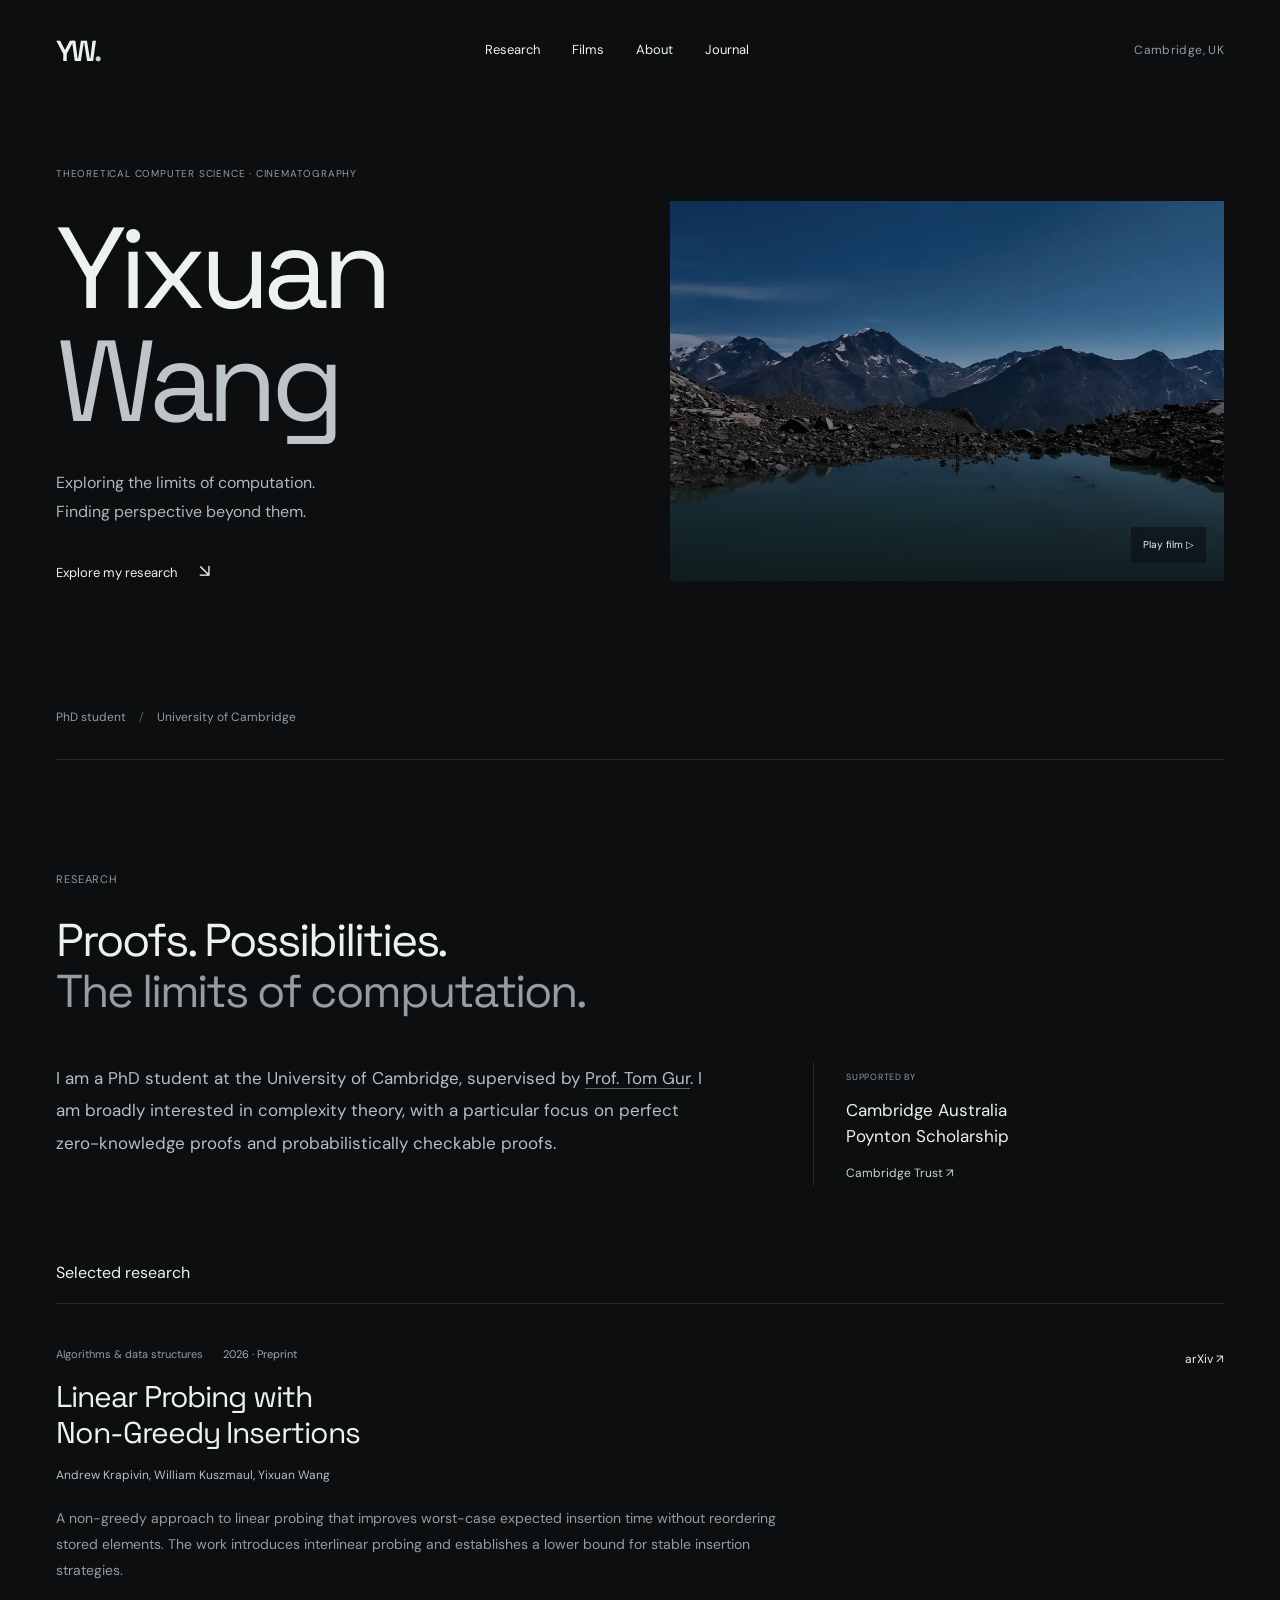
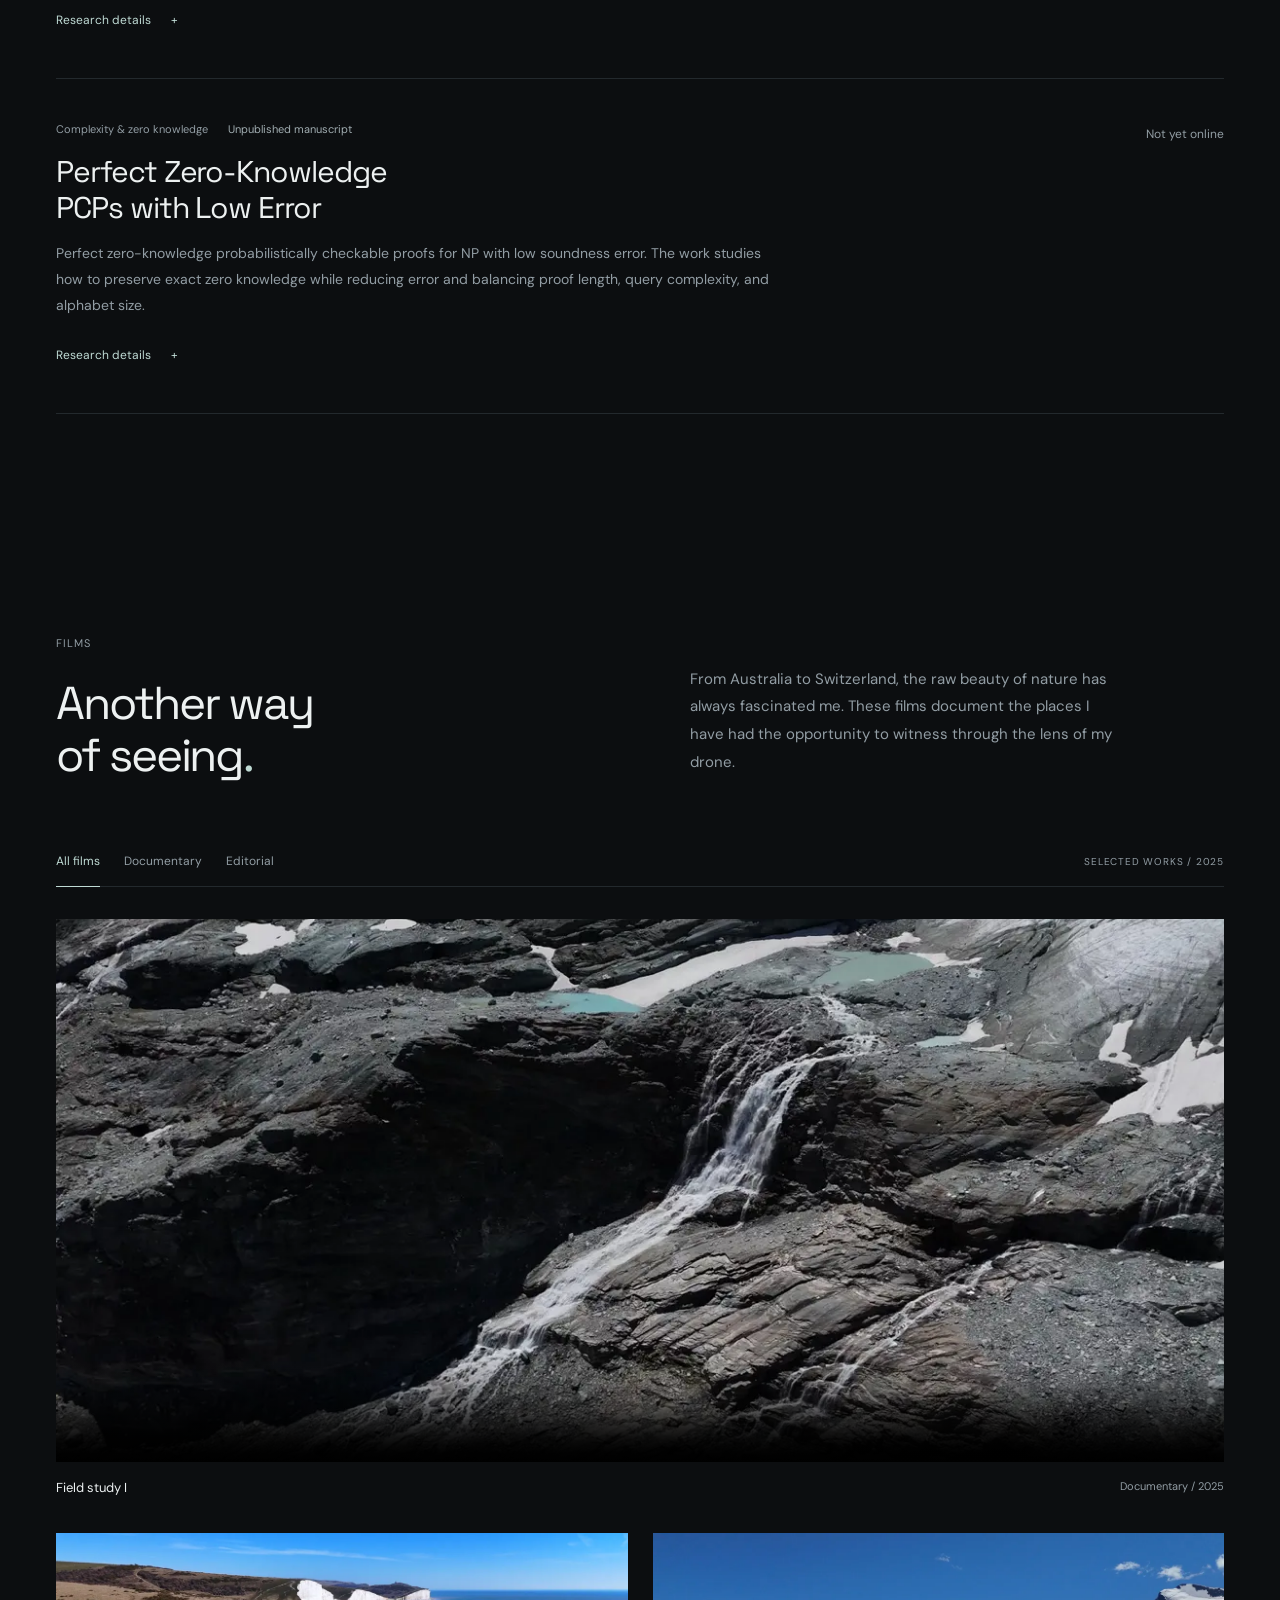
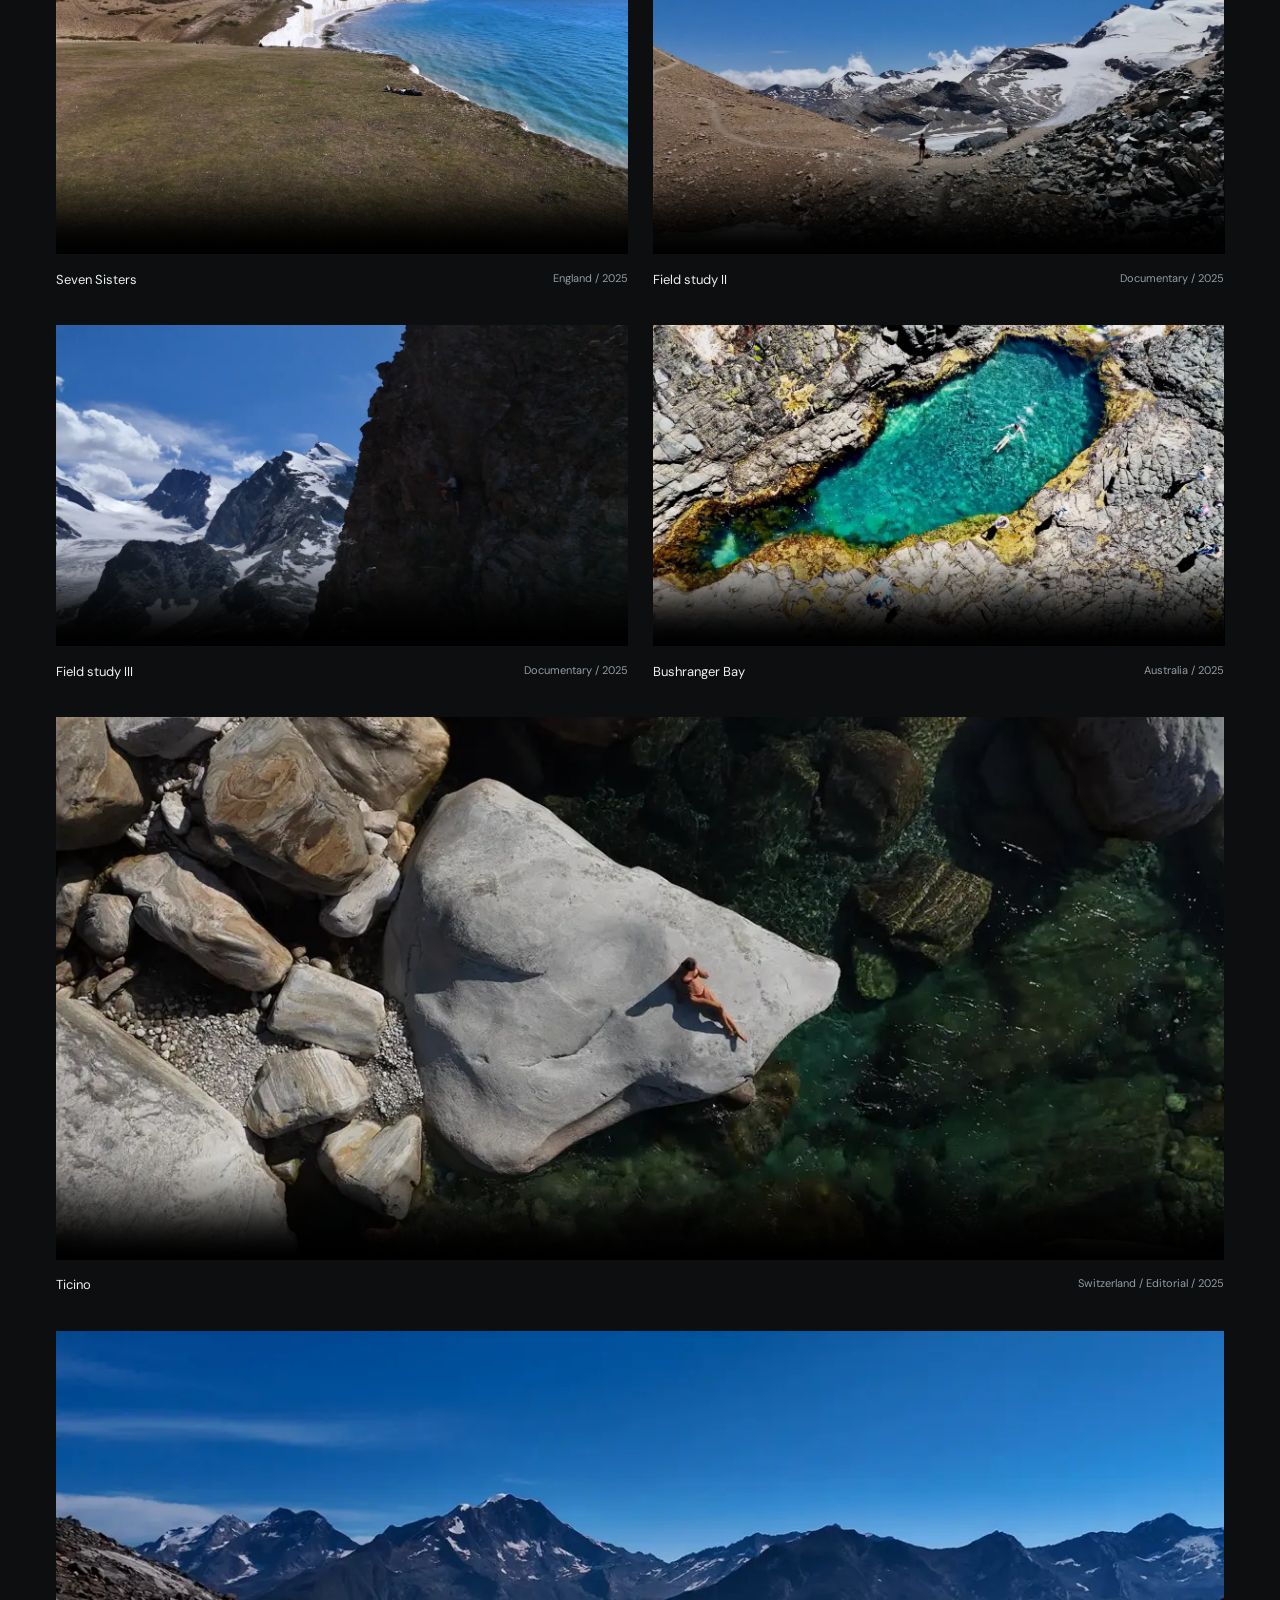
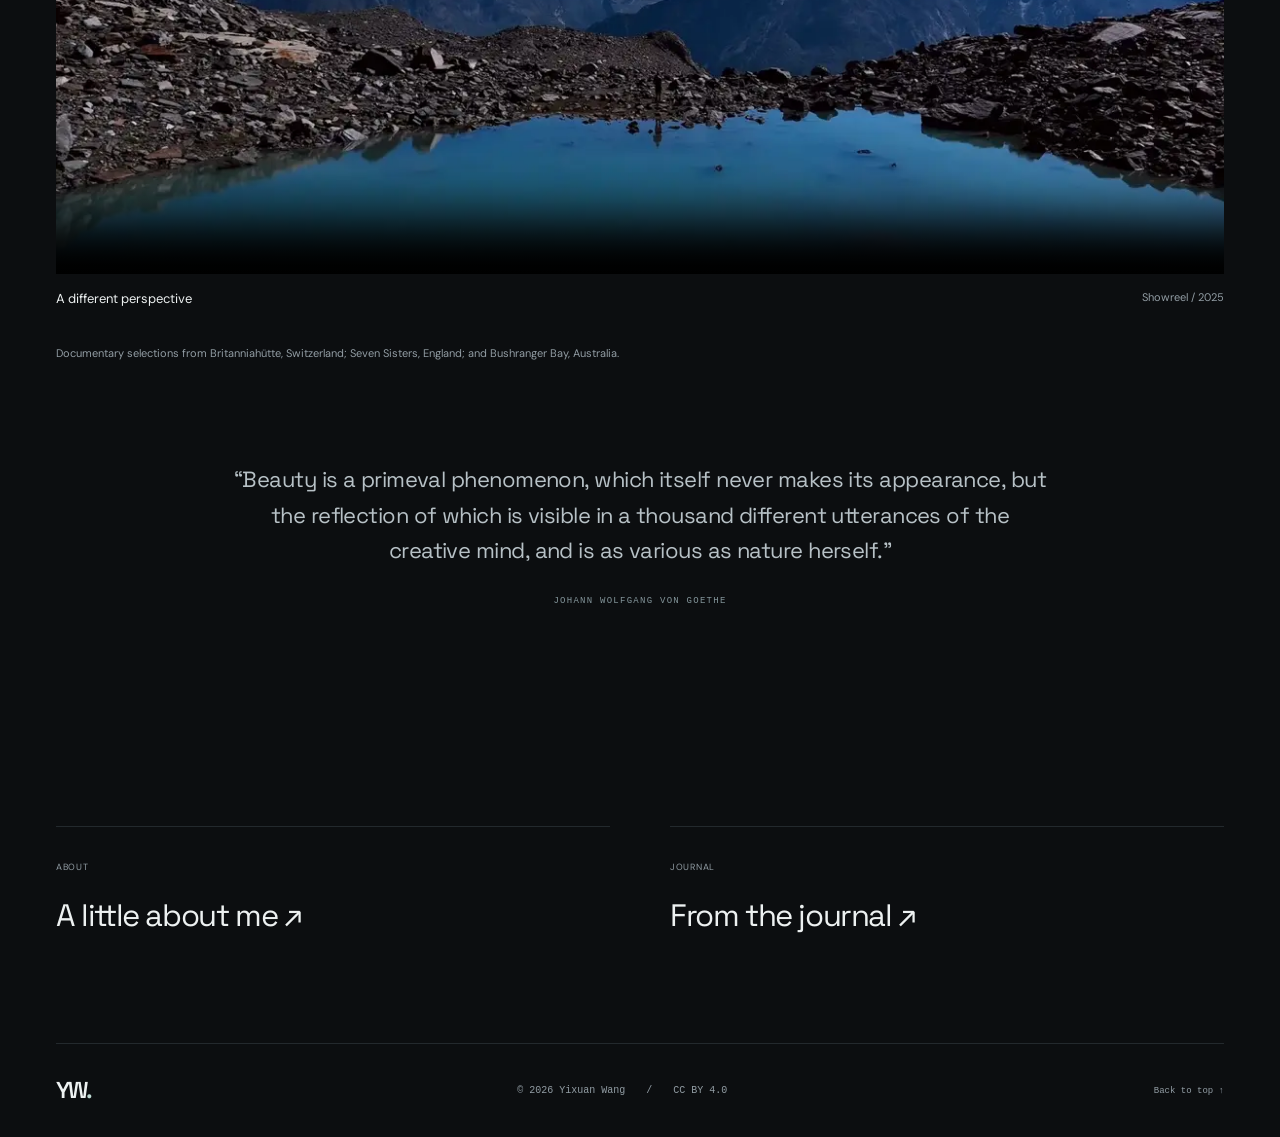
==== commit 1ff1748c: "Simplify portfolio presentation and add updated portrait" ====
--- a/index.html
+++ b/index.html
@@ -23,64 +23,41 @@
 <a href="#research">Research</a>
 <a href="#films">Films</a>
 <a href="about.html">About</a>
-<a href="blogs.html">Journal ↗</a>
+<a href="blogs.html">Journal</a>
 </nav>
 <span class="header-location">
-<i class="status-dot">
-</i> Cambridge, UK</span>
+Cambridge, UK</span>
 </header>
 <main id="main">
 <section class="hero wrap" aria-labelledby="hero-title">
-<div class="hero-grid" aria-hidden="true">
-</div>
 <div class="hero-copy">
 <p class="eyebrow">
-<span class="tiny-cross">+</span> Theoretical computer science · Visual exploration</p>
+Theoretical computer science · Cinematography</p>
 <h1 id="hero-title">Yixuan<br>
 <span>Wang</span>
-<span class="name-period">.</span>
 </h1>
 <p class="hero-intro">Exploring the limits of computation.<br>Finding perspective beyond them.</p>
 <a class="text-link" href="#research">Explore my research <span aria-hidden="true">↘</span>
 </a>
 </div>
 <div class="hero-art">
-<div class="orbital" aria-hidden="true">
-<div class="orbit orbit-one">
-</div>
-<div class="orbit orbit-two">
-</div>
-<div class="orbit orbit-three">
-</div>
-<span class="orbital-point">
-</span>
-</div>
 <div class="hero-film">
 <video id="hero-video" src="videos/studio_video_1753276698601626.mov" poster="assets/studio_video_1753276698601626.webp" muted loop playsinline preload="metadata" aria-label="Aerial landscape showreel">Your browser cannot play this film. <a href="videos/studio_video_1753276698601626.mov">Download the video</a>.</video>
 <div class="film-shade">
 </div>
-<span class="frame-cross top-left" aria-hidden="true">+</span>
-<span class="frame-cross bottom-right" aria-hidden="true">+</span>
 <div class="hero-film-caption">
-<span class="eyebrow">A different perspective</span>
 <button class="motion-toggle" type="button" aria-label="Play background film">Play film ▷</button>
 </div>
 </div>
-<p class="art-caption">
-<span>COMPLEXITY / CURIOSITY / CREATION</span>
-<span>01 — ∞</span>
-</p>
 </div>
 <div class="hero-bottom">
 <p>
-<i class="status-dot">
-</i> PhD student <span> / </span> University of Cambridge</p>
-<a href="#research">Scroll to explore ↓</a>
+PhD student <span> / </span> University of Cambridge</p>
 </div>
 </section>
 <section class="section wrap" id="research" aria-labelledby="research-title">
 <div class="section-heading">
-<p class="eyebrow">01 / Research</p>
+<p class="eyebrow">Research</p>
 <h2 id="research-title">Proofs. Possibilities.<br>
 <span class="muted">The limits of computation.</span>
 </h2>
@@ -95,17 +72,15 @@
 </div>
 <div class="subsection-heading">
 <h3>Selected research</h3>
-<span class="eyebrow">Two completed projects</span>
 </div>
 <article class="paper">
-<div class="paper-index">01</div>
 <div class="paper-content">
 <div class="paper-meta">
 <span class="tag">Algorithms & data structures</span>
 <span>2026 · Preprint</span>
 </div>
 <h3>
-<a href="https://arxiv.org/abs/2607.17494">Linear Probing with<br class="desktop-break"> Non-Greedy Insertions ↗</a>
+<a href="https://arxiv.org/abs/2607.17494">Linear Probing with<br class="desktop-break"> Non-Greedy Insertions</a>
 </h3>
 <p class="authors">Andrew Krapivin, William Kuszmaul, Yixuan Wang</p>
 <p class="paper-summary">A non-greedy approach to linear probing that improves worst-case expected insertion time without reordering stored elements. The work introduces interlinear probing and establishes a lower bound for stable insertion strategies.</p>
@@ -118,7 +93,6 @@
 <a class="paper-action" href="https://arxiv.org/abs/2607.17494" aria-label="Read Linear Probing with Non-Greedy Insertions on arXiv">arXiv ↗</a>
 </article>
 <article class="paper">
-<div class="paper-index">02</div>
 <div class="paper-content">
 <div class="paper-meta">
 <span class="tag">Complexity & zero knowledge</span>
@@ -139,7 +113,7 @@
 <div class="wrap section">
 <div class="section-heading film-heading">
 <div>
-<p class="eyebrow">02 / Through the lens</p>
+<p class="eyebrow">Films</p>
 <h2 id="films-title">Another way<br>of seeing<span class="accent">.</span>
 </h2>
 </div>
@@ -147,7 +121,7 @@
 </div>
 <div class="film-toolbar">
 <div class="filter-group" role="group" aria-label="Filter films">
-<button class="filter active" data-filter="all" aria-pressed="true">All films <span>07</span>
+<button class="filter active" data-filter="all" aria-pressed="true">All films
 </button>
 <button class="filter" data-filter="documentary" aria-pressed="false">Documentary</button>
 <button class="filter" data-filter="editorial" aria-pressed="false">Editorial</button>
@@ -159,7 +133,7 @@
 <video src="videos/DJI_0265.mp4" poster="assets/DJI_0265.webp" controls playsinline preload="none" aria-label="Documentary aerial study one">Your browser cannot play this film. <a href="videos/DJI_0265.mp4">Download the video</a>.</video>
 <figcaption>
 <span>
-<span class="film-number">01</span> Field study I</span>
+Field study I</span>
 <span>Documentary / 2025</span>
 </figcaption>
 </figure>
@@ -167,7 +141,7 @@
 <video src="videos/white_cliffs.mp4" poster="assets/white_cliffs.webp" controls playsinline preload="none" aria-label="Seven Sisters aerial film">Your browser cannot play this film. <a href="videos/white_cliffs.mp4">Download the video</a>.</video>
 <figcaption>
 <span>
-<span class="film-number">02</span> Seven Sisters</span>
+Seven Sisters</span>
 <span>England / 2025</span>
 </figcaption>
 </figure>
@@ -175,7 +149,7 @@
 <video src="videos/DJI_20250306213601_0066.mp4" poster="assets/DJI_20250306213601_0066.webp" controls playsinline preload="none" aria-label="Documentary aerial study two">Your browser cannot play this film. <a href="videos/DJI_20250306213601_0066.mp4">Download the video</a>.</video>
 <figcaption>
 <span>
-<span class="film-number">03</span> Field study II</span>
+Field study II</span>
 <span>Documentary / 2025</span>
 </figcaption>
 </figure>
@@ -183,7 +157,7 @@
 <video src="videos/DJI_20250718214126_0278.mp4" poster="assets/DJI_20250718214126_0278.webp" controls playsinline preload="none" aria-label="Documentary aerial study three">Your browser cannot play this film. <a href="videos/DJI_20250718214126_0278.mp4">Download the video</a>.</video>
 <figcaption>
 <span>
-<span class="film-number">04</span> Field study III</span>
+Field study III</span>
 <span>Documentary / 2025</span>
 </figcaption>
 </figure>
@@ -191,7 +165,7 @@
 <video src="videos/bushranger_bay.mp4" poster="assets/bushranger_bay.webp" controls playsinline preload="none" aria-label="Bushranger Bay aerial film">Your browser cannot play this film. <a href="videos/bushranger_bay.mp4">Download the video</a>.</video>
 <figcaption>
 <span>
-<span class="film-number">05</span> Bushranger Bay</span>
+Bushranger Bay</span>
 <span>Australia / 2025</span>
 </figcaption>
 </figure>
@@ -199,7 +173,7 @@
 <video src="videos/dji_fly_20250816_095026_0290_1755627662245_video.mov" poster="assets/dji_fly_20250816_095026_0290_1755627662245_video.webp" controls playsinline preload="none" aria-label="Ticino editorial film">Your browser cannot play this film. <a href="videos/dji_fly_20250816_095026_0290_1755627662245_video.mov">Download the video</a>.</video>
 <figcaption>
 <span>
-<span class="film-number">06</span> Ticino</span>
+Ticino</span>
 <span>Switzerland / Editorial / 2025</span>
 </figcaption>
 </figure>
@@ -207,7 +181,7 @@
 <video src="videos/studio_video_1753276698601626.mov" poster="assets/studio_video_1753276698601626.webp" controls playsinline preload="none" aria-label="Full aerial landscape showreel">Your browser cannot play this film. <a href="videos/studio_video_1753276698601626.mov">Download the video</a>.</video>
 <figcaption>
 <span>
-<span class="film-number">07</span> A different perspective</span>
+A different perspective</span>
 <span>Showreel / 2025</span>
 </figcaption>
 </figure>
@@ -219,11 +193,11 @@
 </section>
 <section class="wrap section personal-links" aria-label="More about Yixuan">
 <a href="about.html">
-<span class="eyebrow">03 / The person behind the work</span>
+<span class="eyebrow">About</span>
 <h2>A little about me ↗</h2>
 </a>
 <a href="blogs.html">
-<span class="eyebrow">04 / Notes & reflections</span>
+<span class="eyebrow">Journal</span>
 <h2>From the journal ↗</h2>
 </a>
 </section>
--- a/styles.css
+++ b/styles.css
@@ -1,14 +1,18 @@
 :root {
   color-scheme:dark;
-  --bg:#090c0e;
+
+  --bg:#0c0e10;
   --panel:#101619;
   --ink:#edf1f1;
   --muted:#929da4;
-  --line:#273035;
-  --accent:#b6ece3;
+
+  --line:#23292d;
+
+  --accent:#bfdad4;
   --display:'Space Grotesk',sans-serif;
   --body:'DM Sans',sans-serif;
   --mono:ui-monospace,SFMono-Regular,Consolas,monospace
+
 }
 
 * {
@@ -62,13 +66,16 @@
   border:0
 }
 .wrap {
-  width:min(1280px,calc(100% - 112px));
+  width:min(1180px,calc(100% - 112px));
   margin:auto
+
 }
 .eyebrow {
-  font:10px/1.8 var(--mono);
-  letter-spacing:.13em;
+  font:11px/1.8 var(--body);
+
+  letter-spacing:.08em;
   text-transform:uppercase
+
 }
 .muted {
   color:var(--muted)
@@ -91,12 +98,13 @@
 }
 
 .site-header {
-  height:108px;
-  border-bottom:1px solid var(--line);
+  height:100px;
+
   display:flex;
   align-items:center;
   justify-content:space-between;
   gap:20px
+
 }
 .wordmark {
   font:600 29px/1 var(--display);
@@ -114,37 +122,23 @@
   color:var(--accent)
 }
 .header-location {
-  font:10px var(--mono);
+  font:12px var(--body);
   color:var(--muted);
   letter-spacing:.03em
-}
-.status-dot {
-  display:inline-block;
-  width:5px;
-  height:5px;
-  border-radius:50%;
-  background:var(--accent);
-  box-shadow:0 0 10px #b6ece355;
-  margin-right:10px;
-  vertical-align:middle
-}
-
+
+}
 .hero {
   position:relative;
-  min-height:735px;
+
+  min-height:660px;
   display:grid;
   grid-template-columns:1fr 1fr;
   align-items:center;
-  gap:30px;
-  padding-top:64px
-}
-.hero-grid {
-  position:absolute;
-  inset:0;
-  pointer-events:none;
-  background-image:linear-gradient(#59646a0c 1px,transparent 1px),linear-gradient(90deg,#59646a0c 1px,transparent 1px);
-  background-size:84px 84px;
-  mask-image:linear-gradient(to bottom,transparent,#000,transparent)
+
+  gap:60px;
+
+  padding-top:65px;
+
 }
 .hero-copy {
   position:relative;
@@ -152,25 +146,26 @@
   padding-bottom:20px
 }
 .hero-copy .eyebrow {
-  color:var(--accent);
-  white-space:nowrap;
-  font-size:9px
-}
-.tiny-cross {
-  margin-right:12px;
-  font-size:16px
+  color:var(--muted);
+
+  white-space:normal;
+
+  font-size:10px;
+
 }
 .hero h1 {
-  font-size:clamp(90px,10.5vw,154px);
-  letter-spacing:-.075em;
-  line-height:.91;
-  margin:35px 0 30px
+  font-size:clamp(80px,9vw,128px);
+
+  letter-spacing:-.065em;
+
+  line-height:.98;
+
+  margin:30px 0;
+
 }
 .hero h1>span:first-of-type {
-  color:#a5afb4
-}
-.name-period {
-  color:var(--accent)
+  color:#bec5c8;
+
 }
 .hero-intro {
   color:#aeb7bb;
@@ -179,35 +174,44 @@
 }
 .text-link {
   display:inline-flex;
-  gap:40px;
-  align-items:center;
-  font-size:12px;
+
+  gap:22px;
+  align-items:center;
+
+  font-size:13px;
   padding:19px 0 10px;
-  border-bottom:1px solid #788d8f;
+
   margin-top:12px
+
 }
 .text-link span {
-  font-size:23px
+  font-size:18px;
+
 }
 .hero-art {
   position:relative;
   min-width:0;
-  padding-top:42px
+
+  padding-top:0;
+
 }
 .hero-film {
   position:relative;
   width:100%;
-  height:435px;
+
+  height:380px;
   overflow:hidden;
-  background:linear-gradient(140deg,#233b42,#0b161b);
-  border:1px solid #526b6b66;
-  clip-path:polygon(0 0,calc(100% - 28px) 0,100% 28px,100% 100%,28px 100%,0 calc(100% - 28px))
+
+  background:#151d21;
+
 }
 .hero-film video {
   width:100%;
   height:100%;
   object-fit:cover;
-  filter:saturate(.65) brightness(.67)
+
+  filter:saturate(.65) brightness(.8);
+
 }
 .film-shade {
   pointer-events:none;
@@ -217,81 +221,29 @@
 }
 .hero-film-caption {
   position:absolute;
-  bottom:26px;
-  left:26px;
-  right:26px;
-  display:flex;
-  align-items:center;
-  justify-content:space-between;
+
+  bottom:18px;
+
+  left:18px;
+
+  right:18px;
+  display:flex;
+  align-items:center;
+
+  justify-content:flex-end;
   gap:10px
-}
-.hero-film-caption .eyebrow {
-  font-size:8px;
-  color:#e4eded
+
 }
 .motion-toggle {
-  border:1px solid #b5d7d36b;
-  background:#09100c80;
-  padding:9px 12px;
+  background:#0c1014a6;
+
+  padding:8px 12px;
   font-size:10px;
   min-height:36px
+
 }
 .motion-toggle:hover {
   background:#243c38
-}
-.frame-cross {
-  position:absolute;
-  color:#d0e9e0;
-  font:20px var(--mono)
-}
-.top-left {
-  left:18px;
-  top:15px
-}
-.bottom-right {
-  right:15px;
-  bottom:70px
-}
-.art-caption {
-  font:8px var(--mono);
-  letter-spacing:.09em;
-  color:#9eacb1;
-  display:flex;
-  justify-content:space-between;
-  margin-top:20px
-}
-.orbital {
-  position:absolute;
-  inset:-36px -32px 0;
-  pointer-events:none;
-  z-index:1;
-  opacity:.5
-}
-.orbit {
-  position:absolute;
-  width:94%;
-  height:94%;
-  top:2%;
-  left:3%;
-  border:1px solid #8cc8c542;
-  border-radius:50%;
-  transform:rotate(-28deg)
-}
-.orbit-two {
-  transform:rotate(-28deg) scaleX(.72)
-}
-.orbit-three {
-  transform:rotate(34deg) scaleX(.74)
-}
-.orbital-point {
-  position:absolute;
-  left:17%;
-  top:7%;
-  height:6px;
-  width:6px;
-  background:var(--accent);
-  box-shadow:0 0 16px var(--accent);
-  border-radius:50%
 }
 .hero-bottom {
   position:relative;
@@ -300,29 +252,31 @@
   justify-content:space-between;
   align-items:center;
   border-bottom:1px solid var(--line);
-  padding:36px 0 27px;
-  margin-top:20px;
-  font:10px/1.8 var(--mono);
+
+  padding:30px 0;
+
+  margin-top:0;
+
+  font:12px/1.8 var(--body);
   color:var(--muted)
+
 }
 .hero-bottom p span {
   margin:0 10px;
   color:#526269
 }
-.hero-bottom a {
-  font-size:9px
-}
-
 .section {
   padding-top:110px;
   padding-bottom:110px
 }
 .section-heading>.eyebrow,.section-heading>div>.eyebrow {
-  color:var(--accent);
+  color:var(--muted);
   margin-bottom:25px
+
 }
 h2 {
-  font-size:clamp(36px,4vw,58px)
+  font-size:clamp(34px,3.6vw,50px);
+
 }
 .research-intro {
   display:grid;
@@ -369,42 +323,41 @@
   font:16px var(--body);
   letter-spacing:0
 }
-.subsection-heading .eyebrow {
-  color:var(--muted);
-  font-size:9px
-}
 .paper {
   display:grid;
-  grid-template-columns:55px 1fr 130px;
-  gap:22px;
-  padding:38px 0 42px;
+
+  grid-template-columns:1fr 130px;
+
+  gap:40px;
+
+  padding:42px 0;
   border-bottom:1px solid var(--line)
-}
-.paper-index {
-  font:12px var(--mono);
-  color:#6a8088;
-  padding-top:8px
+
 }
 .paper-meta {
   display:flex;
-  gap:17px;
-  align-items:center;
-  font:9px/1.6 var(--mono);
+
+  gap:20px;
+  align-items:center;
+
+  font:11px/1.6 var(--body);
   color:#a1adb1;
   flex-wrap:wrap
+
 }
 .tag {
   display:inline-block;
-  border:1px solid #344748;
-  color:#b2d8d2;
-  border-radius:3px;
-  padding:4px 7px
+
+  color:var(--muted);
+
 }
 .paper h3 {
-  font-size:32px;
-  margin:20px 0 15px;
+  font-size:30px;
+
+  margin:16px 0;
   line-height:1.18;
   letter-spacing:-.035em
+
 }
 .authors {
   font-size:12px;
@@ -421,16 +374,20 @@
   justify-self:end;
   align-self:start;
   margin-top:5px;
-  font:10px var(--mono);
+
+  font:12px var(--body);
   white-space:nowrap
+
 }
 .paper-action {
-  padding:10px 14px;
-  border:1px solid #607772
+  padding:0;
+
 }
 .paper-status {
   color:var(--muted);
-  padding-top:10px
+
+  padding-top:0;
+
 }
 details {
   font-size:13px;
@@ -441,13 +398,15 @@
 summary {
   cursor:pointer;
   list-style:none;
-  font:10px var(--mono);
+
+  font:12px var(--body);
   color:var(--accent);
   display:flex;
   gap:20px;
   align-items:center;
   width:fit-content;
   min-height:32px
+
 }
 summary::-webkit-details-marker {
   display:none
@@ -460,8 +419,8 @@
 }
 
 .films-section {
-  background:#0e1316;
-  border-block:1px solid #202a2f
+  background:var(--bg);
+
 }
 .film-heading {
   display:grid;
@@ -508,13 +467,10 @@
   left:0;
   right:0
 }
-.filter span {
-  font:8px var(--mono);
-  margin-left:5px
-}
 .film-toolbar>.eyebrow {
-  font-size:8px;
+  font-size:10px;
   color:var(--muted)
+
 }
 .film-grid {
   display:grid;
@@ -535,8 +491,9 @@
   width:100%;
   aspect-ratio:16/9;
   object-fit:cover;
-  background:linear-gradient(145deg,#293c40,#162028);
-  border:1px solid #243034
+
+  background:#151d21;
+
 }
 .film-card.wide video {
   aspect-ratio:2.15
@@ -549,13 +506,9 @@
   font-size:13px
 }
 .film-card figcaption>span:last-child {
-  font:9px/1.8 var(--mono);
+  font:11px/1.8 var(--body);
   color:var(--muted)
-}
-.film-number {
-  font:9px var(--mono);
-  color:#71828a;
-  margin-right:15px
+
 }
 .film-note {
   font-size:11px;
@@ -628,7 +581,8 @@
   margin-bottom:23px
 }
 .page-heading h1 {
-  font-size:clamp(62px,7vw,100px)
+  font-size:clamp(58px,6.5vw,88px);
+
 }
 .page-heading>p:last-child:not(.eyebrow) {
   max-width:480px;
@@ -662,7 +616,6 @@
   width:100%;
   height:auto;
   display:block;
-  filter:saturate(.6)
 }
 .portrait figcaption {
   font:9px var(--mono);
@@ -726,10 +679,10 @@
 
 @media(min-width:1500px) {
   .hero {
-  min-height:820px
+  min-height:730px
 }
 .hero-film {
-  height:490px
+  height:410px
 }
 
 }
@@ -742,38 +695,29 @@
   display:none
 }
 .hero {
-  min-height:670px;
+  min-height:620px;
   gap:15px
 }
 .hero-copy .eyebrow {
-  font-size:7px;
-  letter-spacing:.07em
+  font-size:10px;
+  letter-spacing:.05em
 }
 .hero h1 {
-  font-size:105px
+  font-size:94px
 }
 .hero-film {
   height:370px
-}
-.orbital {
-  inset:-10px -15px 20px
 }
 .hero-film-caption {
   left:16px;
   right:16px;
   bottom:18px
 }
-.hero-film-caption .eyebrow {
-  font-size:7px
-}
-.art-caption {
-  font-size:6px
-}
 .research-intro,.film-heading {
   gap:50px
 }
 .paper {
-  grid-template-columns:30px 1fr 100px;
+  grid-template-columns:1fr 100px;
   gap:15px
 }
 .paper h3 {
@@ -809,12 +753,12 @@
   gap:10px
 }
 .hero-copy .eyebrow {
-  font-size:7px;
+  font-size:9px;
   white-space:normal;
   letter-spacing:.07em
 }
 .hero h1 {
-  font-size:clamp(86px,23vw,142px);
+  font-size:clamp(78px,21vw,120px);
   margin:28px 0
 }
 .hero-intro {
@@ -825,20 +769,11 @@
 }
 .hero-art {
   padding-top:20px;
-  width:94%;
+  width:100%;
   margin:auto
 }
 .hero-film {
-  height:320px
-}
-.orbital {
-  inset:-16px -13px 0
-}
-.hero-film-caption .eyebrow {
-  font-size:8px
-}
-.art-caption {
-  font-size:7px
+  height:280px
 }
 .hero-bottom {
   margin-top:25px;
@@ -846,9 +781,6 @@
   display:block;
   font-size:9px
 }
-.hero-bottom>a {
-  display:none
-}
 .hero-bottom p span {
   margin:0 5px
 }
@@ -876,29 +808,23 @@
 .funding p {
   font-size:16px
 }
-.subsection-heading .eyebrow {
-  font-size:7px
-}
 .subsection-heading h3 {
   font-size:14px
 }
 .paper {
-  grid-template-columns:24px 1fr;
+  grid-template-columns:1fr;
   gap:10px;
   padding:28px 0
 }
 .paper h3 {
   font-size:25px
 }
-.paper-index {
+.paper-meta {
+  gap:12px;
   font-size:10px
 }
-.paper-meta {
-  gap:10px;
-  font-size:8px
-}
 .paper-action,.paper-status {
-  grid-column:2;
+  grid-column:1;
   justify-self:start;
   margin:10px 0 0
 }
@@ -946,9 +872,6 @@
 }
 .film-card figcaption>span:last-child {
   font-size:8px
-}
-.film-number {
-  margin-right:8px
 }
 .quote {
   font-size:19px;
@@ -994,7 +917,8 @@
   font-size:15px
 }
 .portrait {
-  max-width:440px
+  max-width:440px;
+  grid-row:1;
 }
 .journal-grid {
   grid-template-columns:1fr;
@@ -1028,7 +952,7 @@
 
 }
 
-/* Contain decorative orbital paths at narrow viewports. */
+/* Keep media contained within the page. */
 main {
   overflow-x: clip;
 }
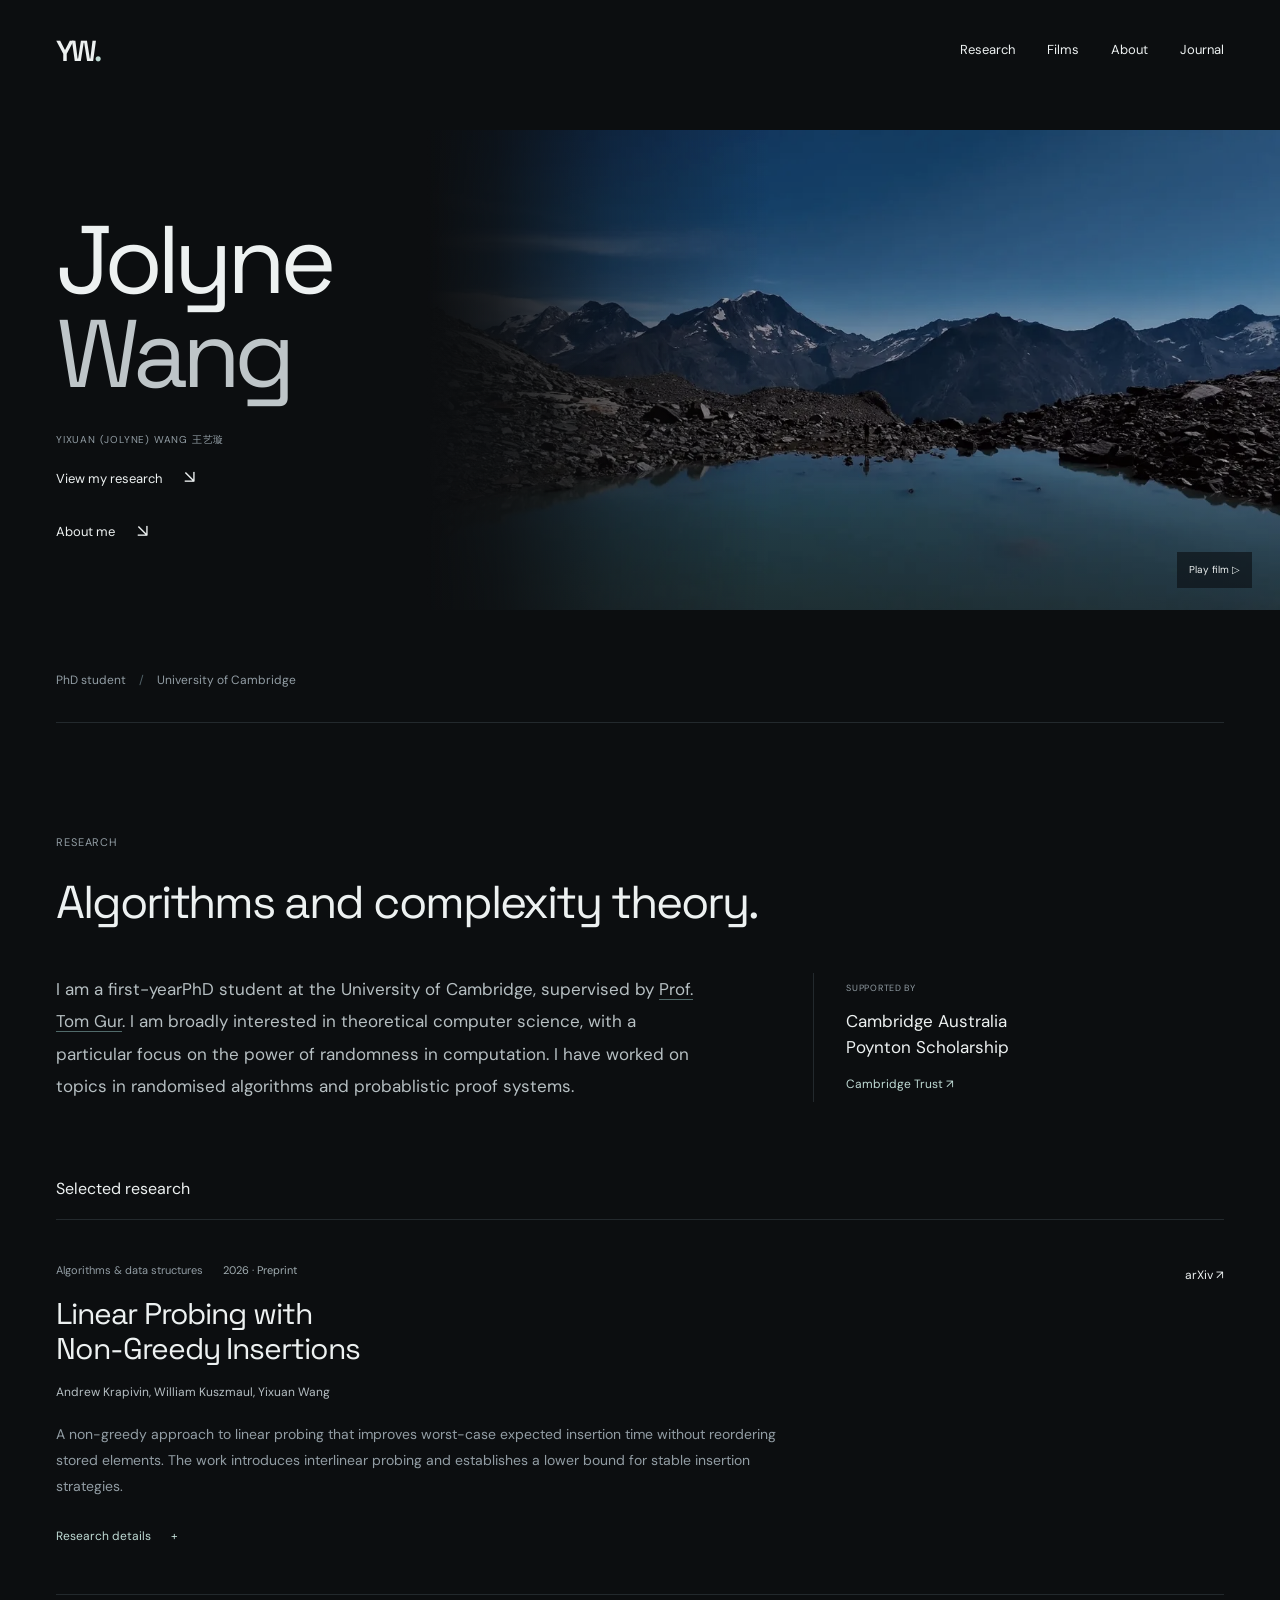
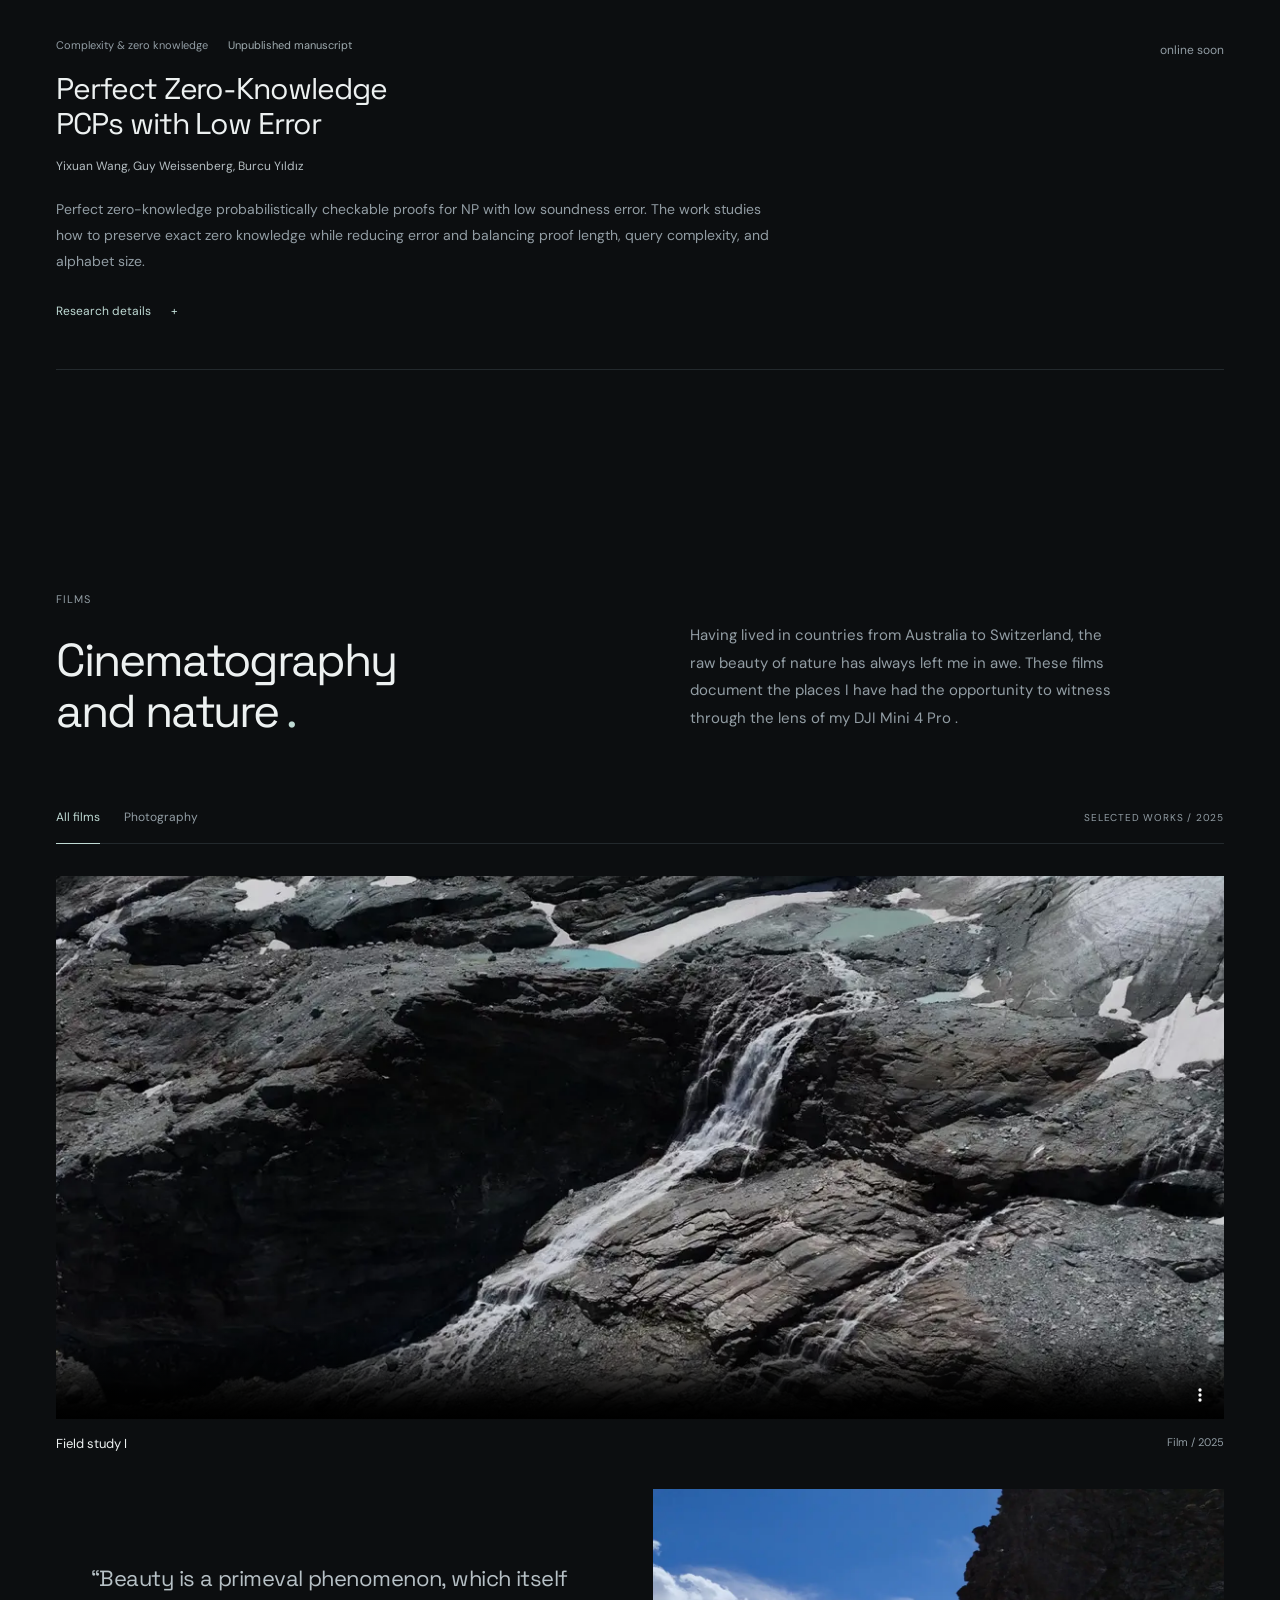
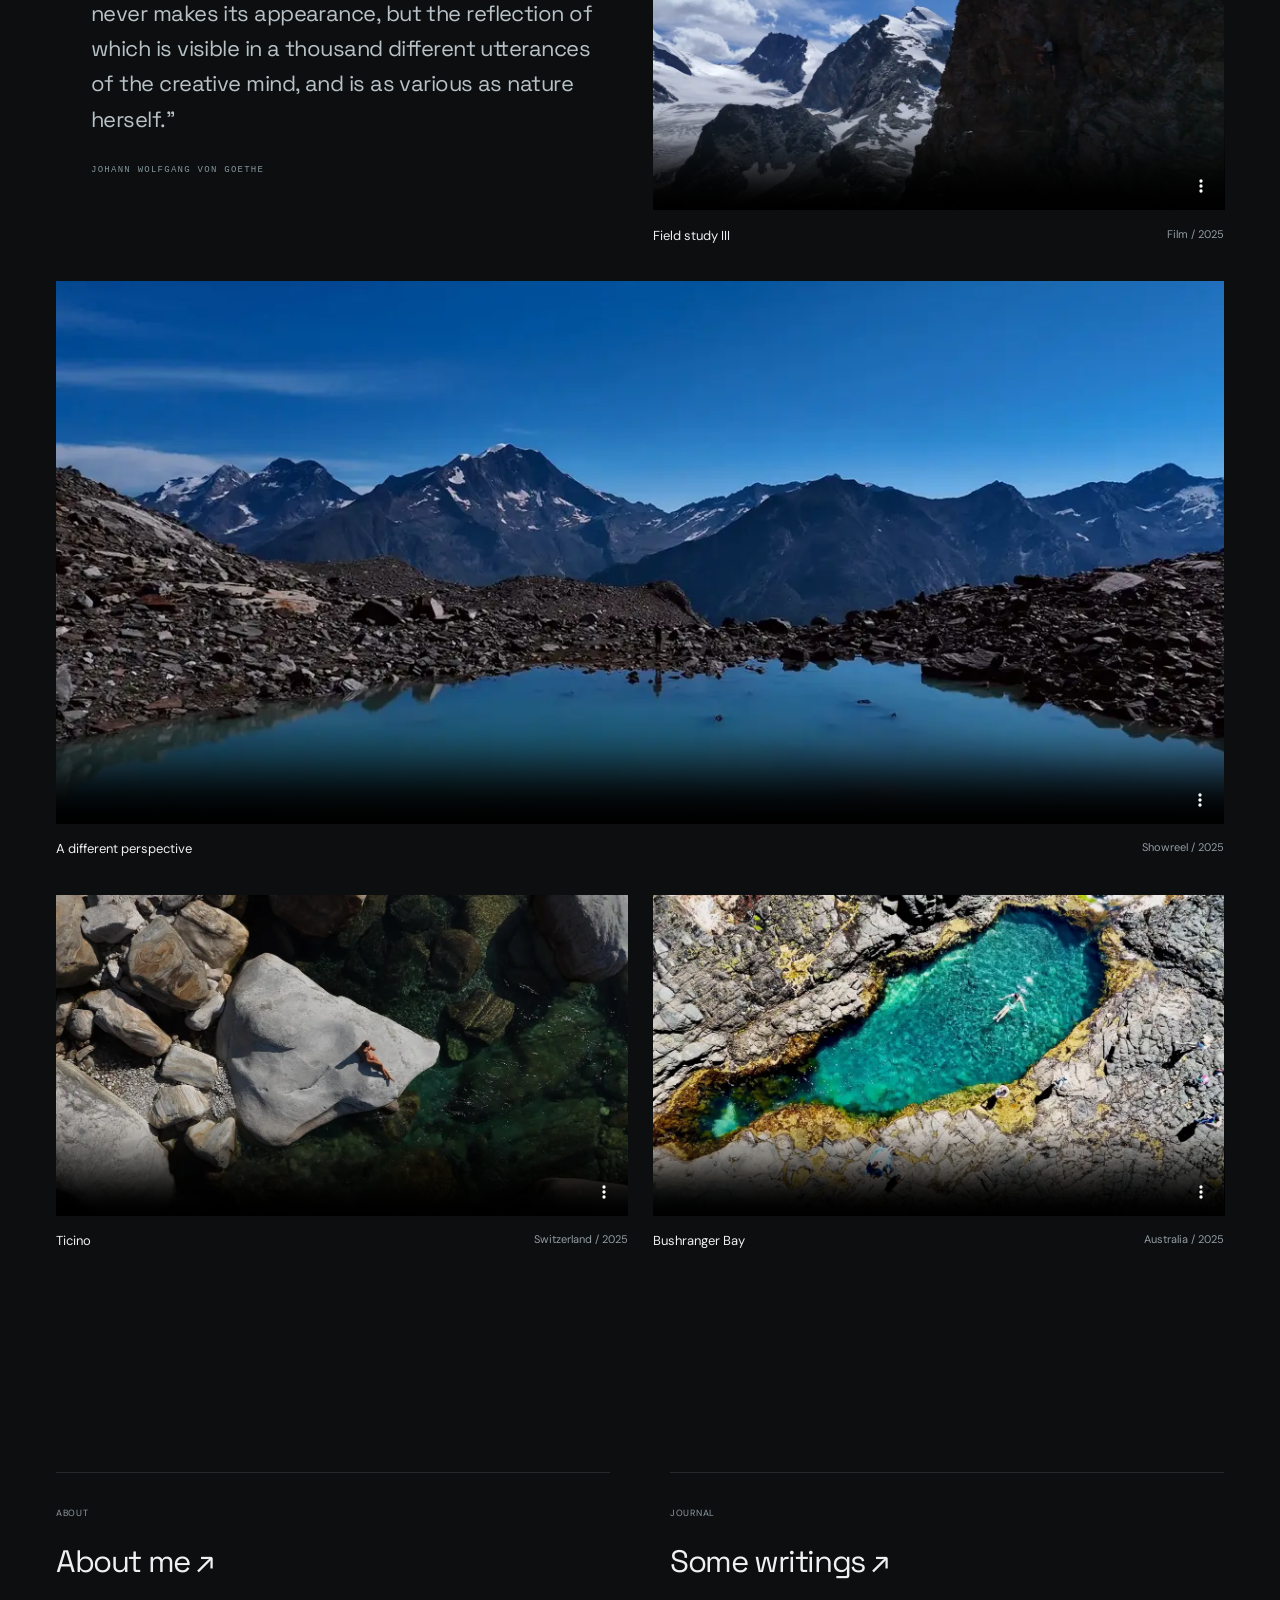
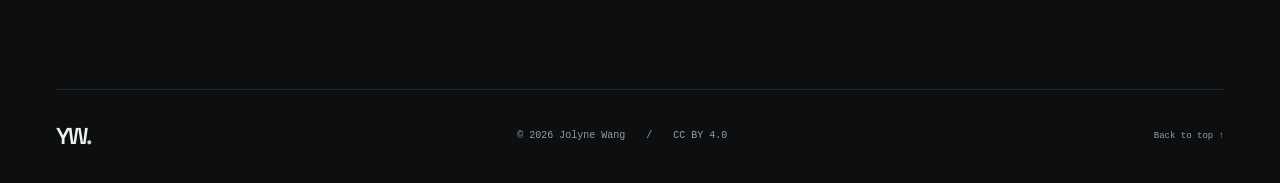
==== commit 01947a9a: "Update portfolio film gallery and biography spacing" ====
--- a/index.html
+++ b/index.html
@@ -25,19 +25,17 @@
 <a href="about.html">About</a>
 <a href="blogs.html">Journal</a>
 </nav>
-<span class="header-location">
-Cambridge, UK</span>
 </header>
 <main id="main">
 <section class="hero wrap" aria-labelledby="hero-title">
 <div class="hero-copy">
-<p class="eyebrow">
-Theoretical computer science · Cinematography</p>
-<h1 id="hero-title">Yixuan<br>
+<h1 id="hero-title">Jolyne<br>
 <span>Wang</span>
 </h1>
-<p class="hero-intro">Exploring the limits of computation.<br>Finding perspective beyond them.</p>
-<a class="text-link" href="#research">Explore my research <span aria-hidden="true">↘</span>
+<h3 class="eyebrow">Yixuan (Jolyne) Wang 王艺璇</h3>
+<a class="text-link" href="#research"> View my research <span aria-hidden="true">↘</span>
+</a>
+<a class="text-link" href="about.html"> About me  <span aria-hidden="true">↘</span>
 </a>
 </div>
 <div class="hero-art">
@@ -58,12 +56,12 @@
 <section class="section wrap" id="research" aria-labelledby="research-title">
 <div class="section-heading">
 <p class="eyebrow">Research</p>
-<h2 id="research-title">Proofs. Possibilities.<br>
-<span class="muted">The limits of computation.</span>
+<h2 id="research-title"> Algorithms and complexity theory.<br>
 </h2>
 </div>
 <div class="research-intro">
-<p>I am a PhD student at the University of Cambridge, supervised by <a href="https://www.cst.cam.ac.uk/people/tg508">Prof. Tom Gur</a>. I am broadly interested in complexity theory, with a particular focus on perfect zero-knowledge proofs and probabilistically checkable proofs.</p>
+<p>I am a first-yearPhD student at the University of Cambridge, supervised by <a href="https://www.cst.cam.ac.uk/people/tg508">Prof. Tom Gur</a>. I am broadly interested in theoretical computer science, with a particular focus on the power of randomness in computation. 
+    I have worked on topics in randomised algorithms and probablistic proof systems.</p>
 <div class="funding">
 <span class="eyebrow">Supported by</span>
 <p>Cambridge Australia<br>Poynton Scholarship</p>
@@ -99,14 +97,15 @@
 <span>Unpublished manuscript</span>
 </div>
 <h3>Perfect Zero-Knowledge<br class="desktop-break"> PCPs with Low Error</h3>
+<p class="authors">Yixuan Wang, Guy Weissenberg, Burcu Yıldız</p>
 <p class="paper-summary">Perfect zero-knowledge probabilistically checkable proofs for NP with low soundness error. The work studies how to preserve exact zero knowledge while reducing error and balancing proof length, query complexity, and alphabet size.</p>
 <details>
 <summary>Research details <span aria-hidden="true">+</span>
 </summary>
-<p>The manuscript constructs polynomial-length PZK PCPs with inverse-polynomial soundness error, poly(log log n) queries, and a subpolynomial alphabet. It also gives a two-query construction with asymmetric answer lengths, proof-length lower bounds, and applications to zero-knowledge arguments.</p>
+<p> We construct polynomial-length PZK PCPs with inverse-polynomial soundness error, poly(log log n) queries, and a subpolynomial alphabet, based on Dinur-Harsha PCPs. It also gives a two-query construction with asymmetric answer lengths, proof-length lower bounds, and applications to zero-knowledge arguments.</p>
 </details>
 </div>
-<span class="paper-status">Not yet online</span>
+<span class="paper-status"> online soon </span>
 </article>
 </section>
 <section class="films-section" id="films" aria-labelledby="films-title">
@@ -114,54 +113,61 @@
 <div class="section-heading film-heading">
 <div>
 <p class="eyebrow">Films</p>
-<h2 id="films-title">Another way<br>of seeing<span class="accent">.</span>
+<h2 id="films-title">Cinematography <br> and nature <span class="accent">.</span>
 </h2>
 </div>
-<p>From Australia to Switzerland, the raw beauty of nature has always fascinated me. These films document the places I have had the opportunity to witness through the lens of my drone.</p>
+<p> Having lived in countries from Australia to Switzerland, the raw beauty of nature has always left me in awe. These films document the places I have had the opportunity to witness through the lens of my DJI Mini 4 Pro .</p>
 </div>
 <div class="film-toolbar">
-<div class="filter-group" role="group" aria-label="Filter films">
+<div class="filter-group" role="group" aria-label="Browse films and photography">
 <button class="filter active" data-filter="all" aria-pressed="true">All films
 </button>
-<button class="filter" data-filter="documentary" aria-pressed="false">Documentary</button>
-<button class="filter" data-filter="editorial" aria-pressed="false">Editorial</button>
+<button class="filter" data-filter="photography" aria-pressed="false">Photography</button>
 </div>
 <span class="eyebrow">Selected works / 2025</span>
 </div>
-<div class="film-grid">
-<figure class="film-card wide" data-category="documentary">
-<video src="videos/DJI_0265.mp4" poster="assets/DJI_0265.webp" controls playsinline preload="none" aria-label="Documentary aerial study one">Your browser cannot play this film. <a href="videos/DJI_0265.mp4">Download the video</a>.</video>
+<div class="film-grid" data-category="all">
+<figure class="film-card wide">
+<video src="videos/DJI_0265.mp4" poster="assets/DJI_0265.webp" controls playsinline preload="none" aria-label="Aerial study one">Your browser cannot play this film. <a href="videos/DJI_0265.mp4">Download the video</a>.</video>
 <figcaption>
 <span>
 Field study I</span>
-<span>Documentary / 2025</span>
-</figcaption>
-</figure>
-<figure class="film-card" data-category="documentary">
-<video src="videos/white_cliffs.mp4" poster="assets/white_cliffs.webp" controls playsinline preload="none" aria-label="Seven Sisters aerial film">Your browser cannot play this film. <a href="videos/white_cliffs.mp4">Download the video</a>.</video>
-<figcaption>
-<span>
-Seven Sisters</span>
-<span>England / 2025</span>
-</figcaption>
-</figure>
-<figure class="film-card" data-category="documentary">
-<video src="videos/DJI_20250306213601_0066.mp4" poster="assets/DJI_20250306213601_0066.webp" controls playsinline preload="none" aria-label="Documentary aerial study two">Your browser cannot play this film. <a href="videos/DJI_20250306213601_0066.mp4">Download the video</a>.</video>
-<figcaption>
-<span>
-Field study II</span>
-<span>Documentary / 2025</span>
-</figcaption>
-</figure>
-<figure class="film-card" data-category="documentary">
-<video src="videos/DJI_20250718214126_0278.mp4" poster="assets/DJI_20250718214126_0278.webp" controls playsinline preload="none" aria-label="Documentary aerial study three">Your browser cannot play this film. <a href="videos/DJI_20250718214126_0278.mp4">Download the video</a>.</video>
+<span>Film / 2025</span>
+</figcaption>
+</figure>
+<div class="film-feature">
+<blockquote class="quote">“Beauty is a primeval phenomenon, which itself never makes its appearance, but the reflection of which is visible in a thousand different utterances of the creative mind, and is as various as nature herself.”<cite>Johann Wolfgang von Goethe</cite>
+</blockquote>
+<div class="film-stack">
+<figure class="film-card">
+<video src="videos/DJI_20250718214126_0278.mp4" poster="assets/DJI_20250718214126_0278.webp" controls playsinline preload="none" aria-label="Aerial study three">Your browser cannot play this film. <a href="videos/DJI_20250718214126_0278.mp4">Download the video</a>.</video>
 <figcaption>
 <span>
 Field study III</span>
-<span>Documentary / 2025</span>
-</figcaption>
-</figure>
-<figure class="film-card" data-category="documentary">
+<span>Film / 2025</span>
+</figcaption>
+</figure>
+</div>
+</div>
+<figure class="film-card wide">
+<video src="videos/studio_video_1753276698601626.mov" poster="assets/studio_video_1753276698601626.webp" controls playsinline preload="none" aria-label="Full aerial landscape showreel">Your browser cannot play this film. <a href="videos/studio_video_1753276698601626.mov">Download the video</a>.</video>
+<figcaption>
+<span>
+A different perspective</span>
+<span>Showreel / 2025</span>
+</figcaption>
+</figure>
+
+<figure class="film-card">
+<video src="videos/dji_fly_20250816_095026_0290_1755627662245_video.mov" poster="assets/dji_fly_20250816_095026_0290_1755627662245_video.webp" controls playsinline preload="none" aria-label="Ticino aerial film">Your browser cannot play this film. <a href="videos/dji_fly_20250816_095026_0290_1755627662245_video.mov">Download the video</a>.</video>
+<figcaption>
+<span>
+Ticino</span>
+<span>Switzerland / 2025</span>
+</figcaption>
+</figure>
+
+<figure class="film-card">
 <video src="videos/bushranger_bay.mp4" poster="assets/bushranger_bay.webp" controls playsinline preload="none" aria-label="Bushranger Bay aerial film">Your browser cannot play this film. <a href="videos/bushranger_bay.mp4">Download the video</a>.</video>
 <figcaption>
 <span>
@@ -169,43 +175,28 @@
 <span>Australia / 2025</span>
 </figcaption>
 </figure>
-<figure class="film-card wide" data-category="editorial">
-<video src="videos/dji_fly_20250816_095026_0290_1755627662245_video.mov" poster="assets/dji_fly_20250816_095026_0290_1755627662245_video.webp" controls playsinline preload="none" aria-label="Ticino editorial film">Your browser cannot play this film. <a href="videos/dji_fly_20250816_095026_0290_1755627662245_video.mov">Download the video</a>.</video>
-<figcaption>
-<span>
-Ticino</span>
-<span>Switzerland / Editorial / 2025</span>
-</figcaption>
-</figure>
-<figure class="film-card wide" data-category="documentary">
-<video src="videos/studio_video_1753276698601626.mov" poster="assets/studio_video_1753276698601626.webp" controls playsinline preload="none" aria-label="Full aerial landscape showreel">Your browser cannot play this film. <a href="videos/studio_video_1753276698601626.mov">Download the video</a>.</video>
-<figcaption>
-<span>
-A different perspective</span>
-<span>Showreel / 2025</span>
-</figcaption>
-</figure>
-</div>
-<p class="film-note">Documentary selections from Britanniahütte, Switzerland; Seven Sisters, England; and Bushranger Bay, Australia.</p>
-<blockquote class="quote">“Beauty is a primeval phenomenon, which itself never makes its appearance, but the reflection of which is visible in a thousand different utterances of the creative mind, and is as various as nature herself.”<cite>Johann Wolfgang von Goethe</cite>
-</blockquote>
+</div>
+
+<div class="photography-placeholder" data-category="photography" hidden>
+<p>Coming soon</p>
+</div>
 </div>
 </section>
 <section class="wrap section personal-links" aria-label="More about Yixuan">
 <a href="about.html">
 <span class="eyebrow">About</span>
-<h2>A little about me ↗</h2>
+<h2> About me ↗</h2>
 </a>
 <a href="blogs.html">
 <span class="eyebrow">Journal</span>
-<h2>From the journal ↗</h2>
+<h2> Some writings ↗</h2>
 </a>
 </section>
 </main>
 <footer class="site-footer wrap">
 <a class="wordmark" href="index.html">YW<span class="mark-dot">.</span>
 </a>
-<p>© <span data-year>2026</span> Yixuan Wang <span class="footer-divider">/</span>
+<p>© <span data-year>2026</span> Jolyne Wang <span class="footer-divider">/</span>
 <a href="https://creativecommons.org/licenses/by/4.0/">CC BY 4.0</a>
 </p>
 <a href="#main">Back to top ↑</a>
--- a/styles.css
+++ b/styles.css
@@ -179,9 +179,9 @@
   align-items:center;
 
   font-size:13px;
-  padding:19px 0 10px;
-
-  margin-top:12px
+  padding:10px 0 10px;
+
+  margin-top:4px
 
 }
 .text-link span {
@@ -624,9 +624,13 @@
   display:flex;
   justify-content:space-between
 }
+.bio-copy .research-bio {
+  margin-bottom:5px
+}
 .bio-copy .text-link {
   color:var(--accent);
-  margin-top:15px
+  margin-top:0;
+  margin-bottom:40px
 }
 .journal-grid {
   display:grid;
@@ -956,3 +960,112 @@
 main {
   overflow-x: clip;
 }
+
+/* A full-bleed landscape film blends into the introduction on desktop. */
+@media (min-width: 1100px) {
+  .hero {
+    --hero-gutter: max(56px, calc((100% - 1180px) / 2));
+    width: 100%;
+    min-height: 0;
+    padding-top: 0;
+    grid-template-columns: 1fr;
+    gap: 0;
+    isolation: isolate;
+  }
+
+  .hero-copy {
+    width: min(360px, 30vw);
+    min-height: max(540px, 37.5vw);
+    margin-left: var(--hero-gutter);
+    padding: 48px 0;
+    display: flex;
+    flex-direction: column;
+    justify-content: center;
+    align-items: flex-start;
+  }
+
+  .hero h1 {
+    font-size: clamp(80px, 7.5vw, 112px);
+  }
+
+  .hero-copy .eyebrow {
+    max-width: 280px;
+  }
+
+  .hero-art {
+    position: absolute;
+    top: max(0px, calc((540px - 37.5vw) / 2));
+    left: 33.333333%;
+    width: 66.666667%;
+    padding: 0;
+    z-index: 1;
+  }
+
+  .hero-film {
+    height: auto;
+    aspect-ratio: 16 / 9;
+    background: var(--bg);
+  }
+
+  .hero-film video {
+    display: block;
+    object-position: center;
+  }
+
+  .film-shade {
+    background:
+      linear-gradient(90deg, var(--bg) 0%, rgba(12, 14, 16, .85) 8%, rgba(12, 14, 16, .35) 22%, transparent 40%),
+      linear-gradient(0deg, rgba(12, 14, 16, .35), transparent 30%);
+  }
+
+  .hero-film-caption {
+    right: 28px;
+    bottom: 22px;
+  }
+
+  .hero-bottom {
+    width: min(1180px, calc(100% - 112px));
+    margin: 0 auto;
+  }
+}
+
+/* Film collection and photography view. */
+[data-category][hidden] {
+  display:none;
+}
+.film-feature {
+  grid-column:1/-1;
+  display:grid;
+  grid-template-columns:minmax(0,1fr) minmax(0,1fr);
+  gap:25px;
+  align-items:center;
+}
+.film-feature .quote {
+  margin:0;
+  padding:35px;
+  text-align:left;
+}
+.film-stack {
+  display:grid;
+  gap:35px;
+  min-width:0;
+}
+.photography-placeholder {
+  padding:100px 0;
+  text-align:center;
+  color:var(--muted);
+  font-family:var(--display);
+  font-size:24px;
+}
+@media(max-width:700px) {
+  .film-feature {
+    grid-template-columns:1fr;
+    gap:28px;
+  }
+  .film-feature .quote {
+    padding:20px 0;
+  }
+  .film-stack {
+    gap:28px;
+  }
+}
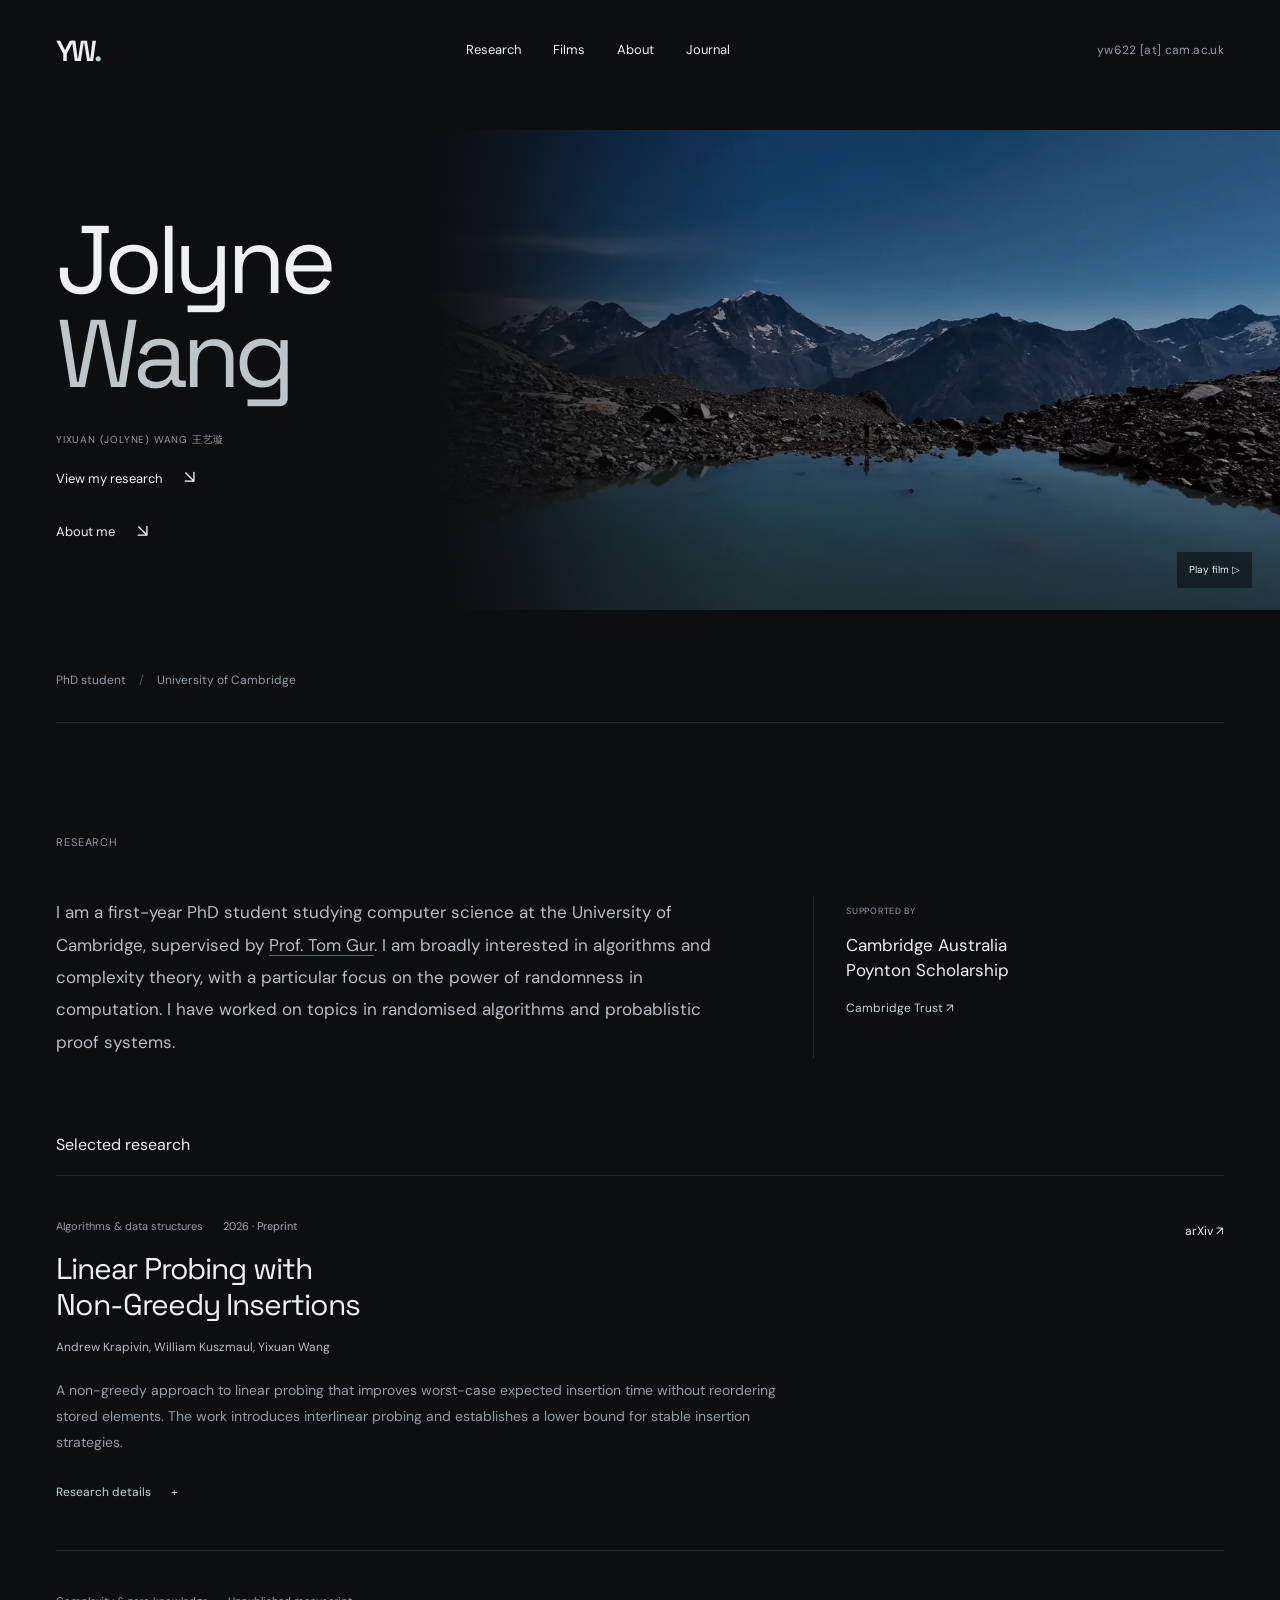
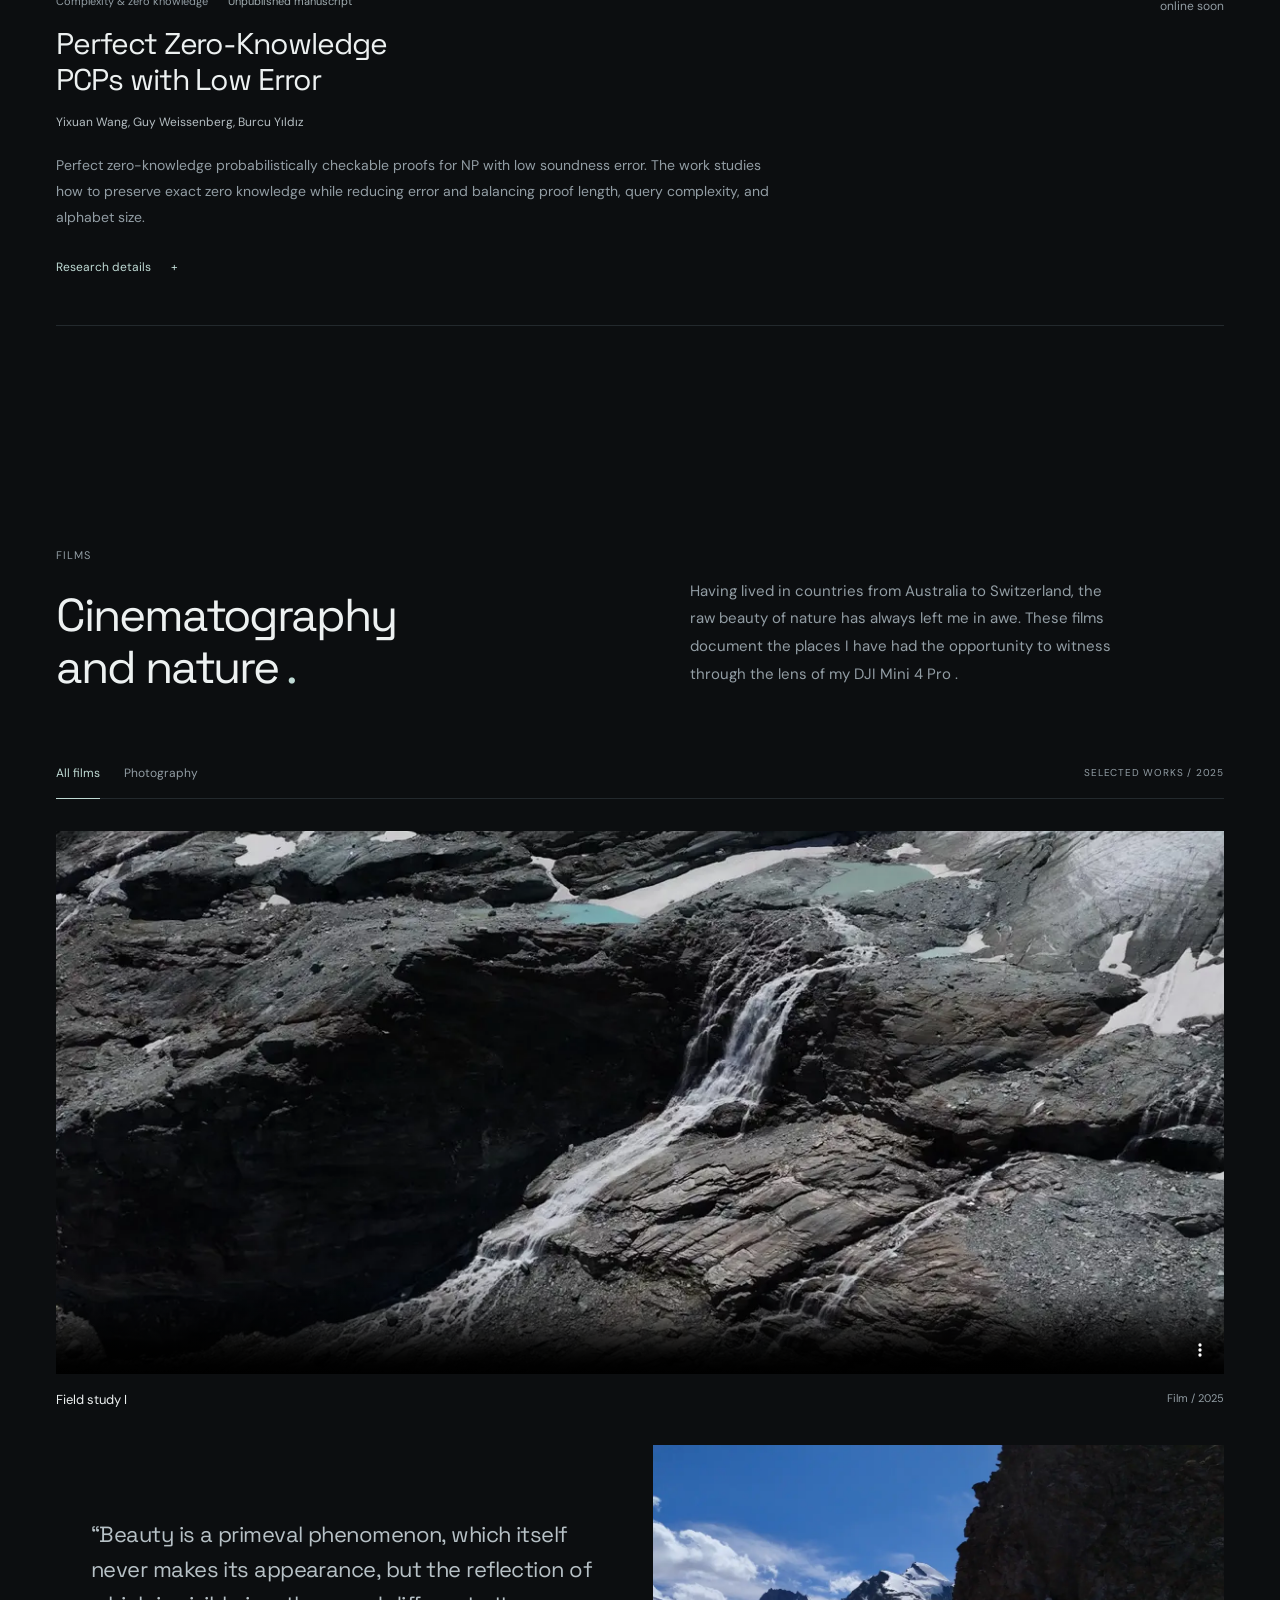
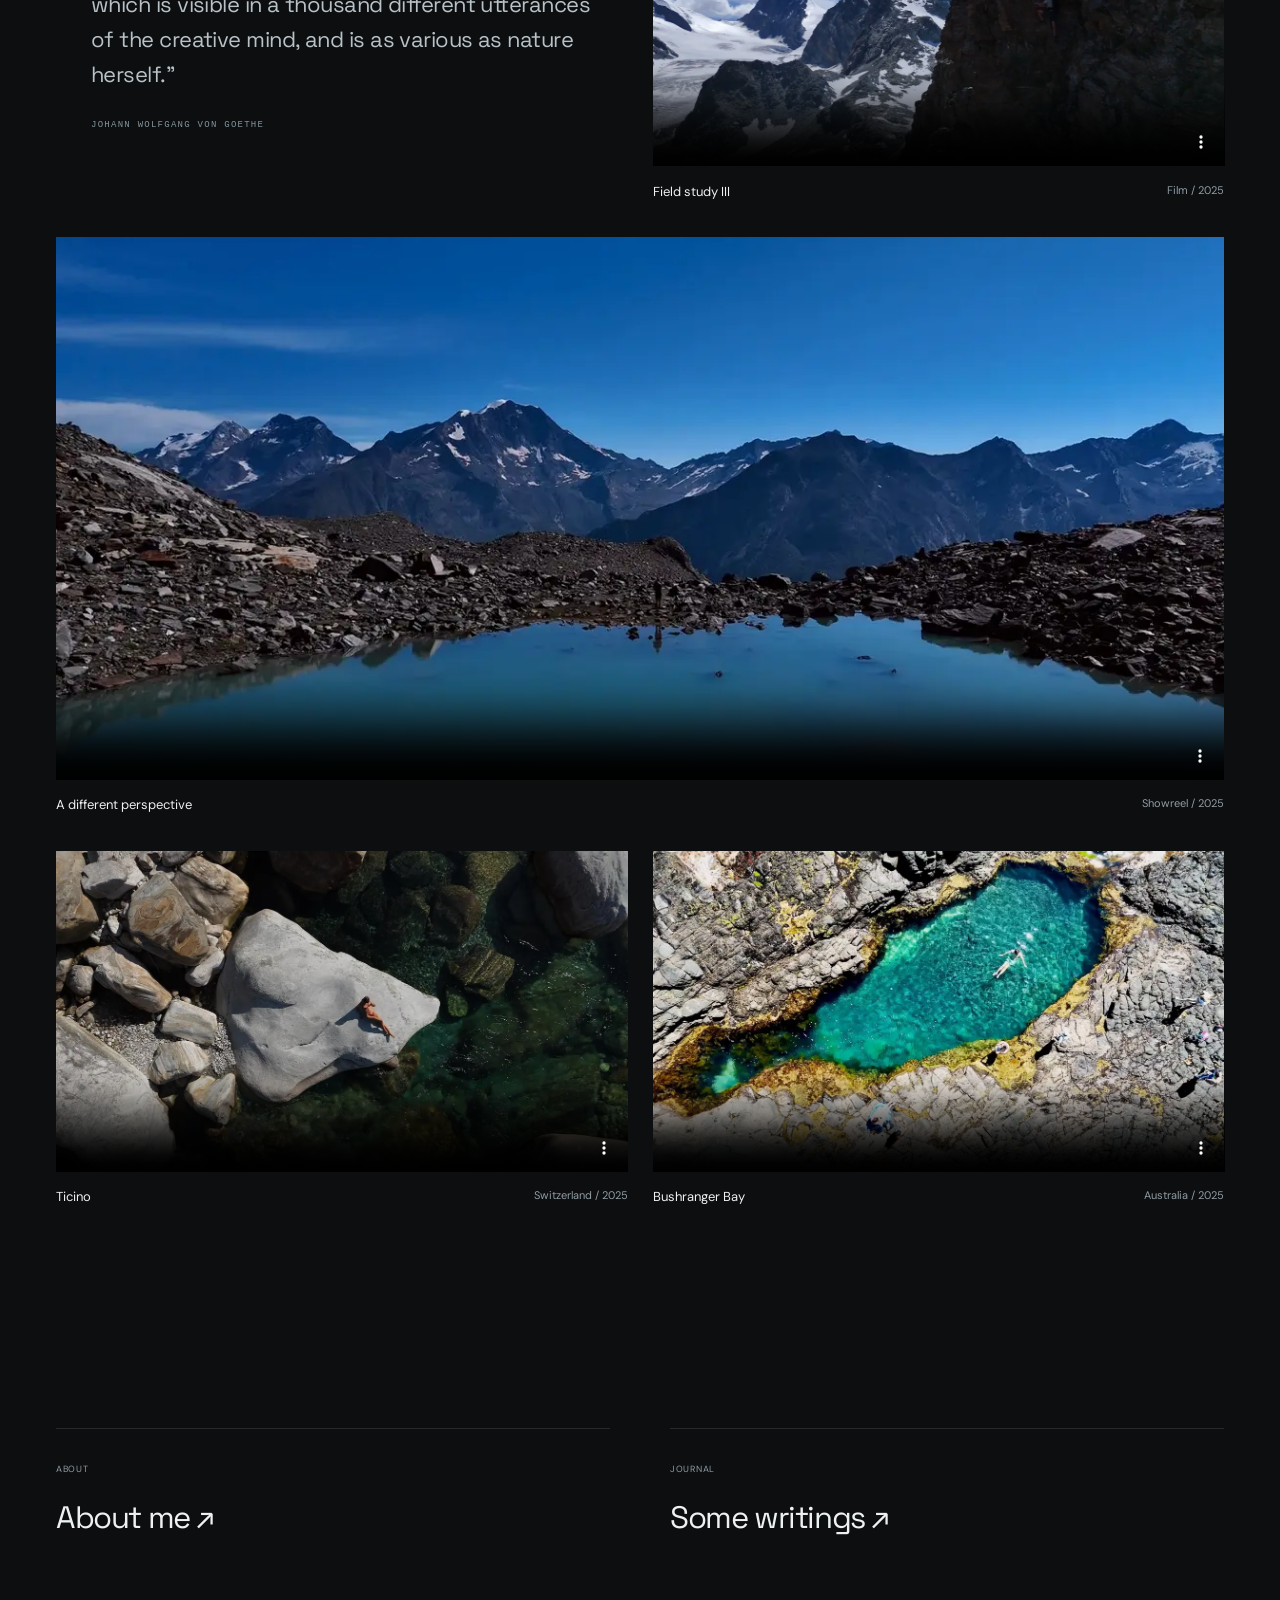
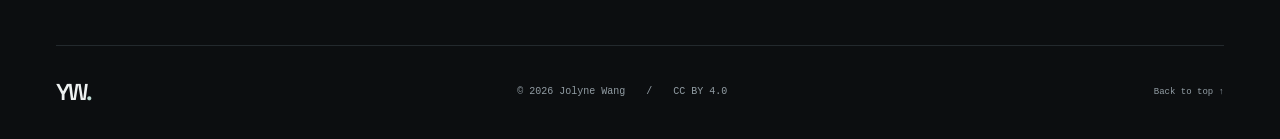
==== commit ac34c87b: "edits" ====
--- a/index.html
+++ b/index.html
@@ -25,6 +25,8 @@
 <a href="about.html">About</a>
 <a href="blogs.html">Journal</a>
 </nav>
+<span class="header-location">
+yw622 [at] cam.ac.uk</span>
 </header>
 <main id="main">
 <section class="hero wrap" aria-labelledby="hero-title">
@@ -56,11 +58,10 @@
 <section class="section wrap" id="research" aria-labelledby="research-title">
 <div class="section-heading">
 <p class="eyebrow">Research</p>
-<h2 id="research-title"> Algorithms and complexity theory.<br>
-</h2>
 </div>
 <div class="research-intro">
-<p>I am a first-yearPhD student at the University of Cambridge, supervised by <a href="https://www.cst.cam.ac.uk/people/tg508">Prof. Tom Gur</a>. I am broadly interested in theoretical computer science, with a particular focus on the power of randomness in computation. 
+<p>I am a first-year PhD student studying computer science at the University of Cambridge, supervised by <a href="https://www.cst.cam.ac.uk/people/tg508">Prof. Tom Gur</a>. 
+  I am broadly interested in algorithms and complexity theory, with a particular focus on the power of randomness in computation. 
     I have worked on topics in randomised algorithms and probablistic proof systems.</p>
 <div class="funding">
 <span class="eyebrow">Supported by</span>
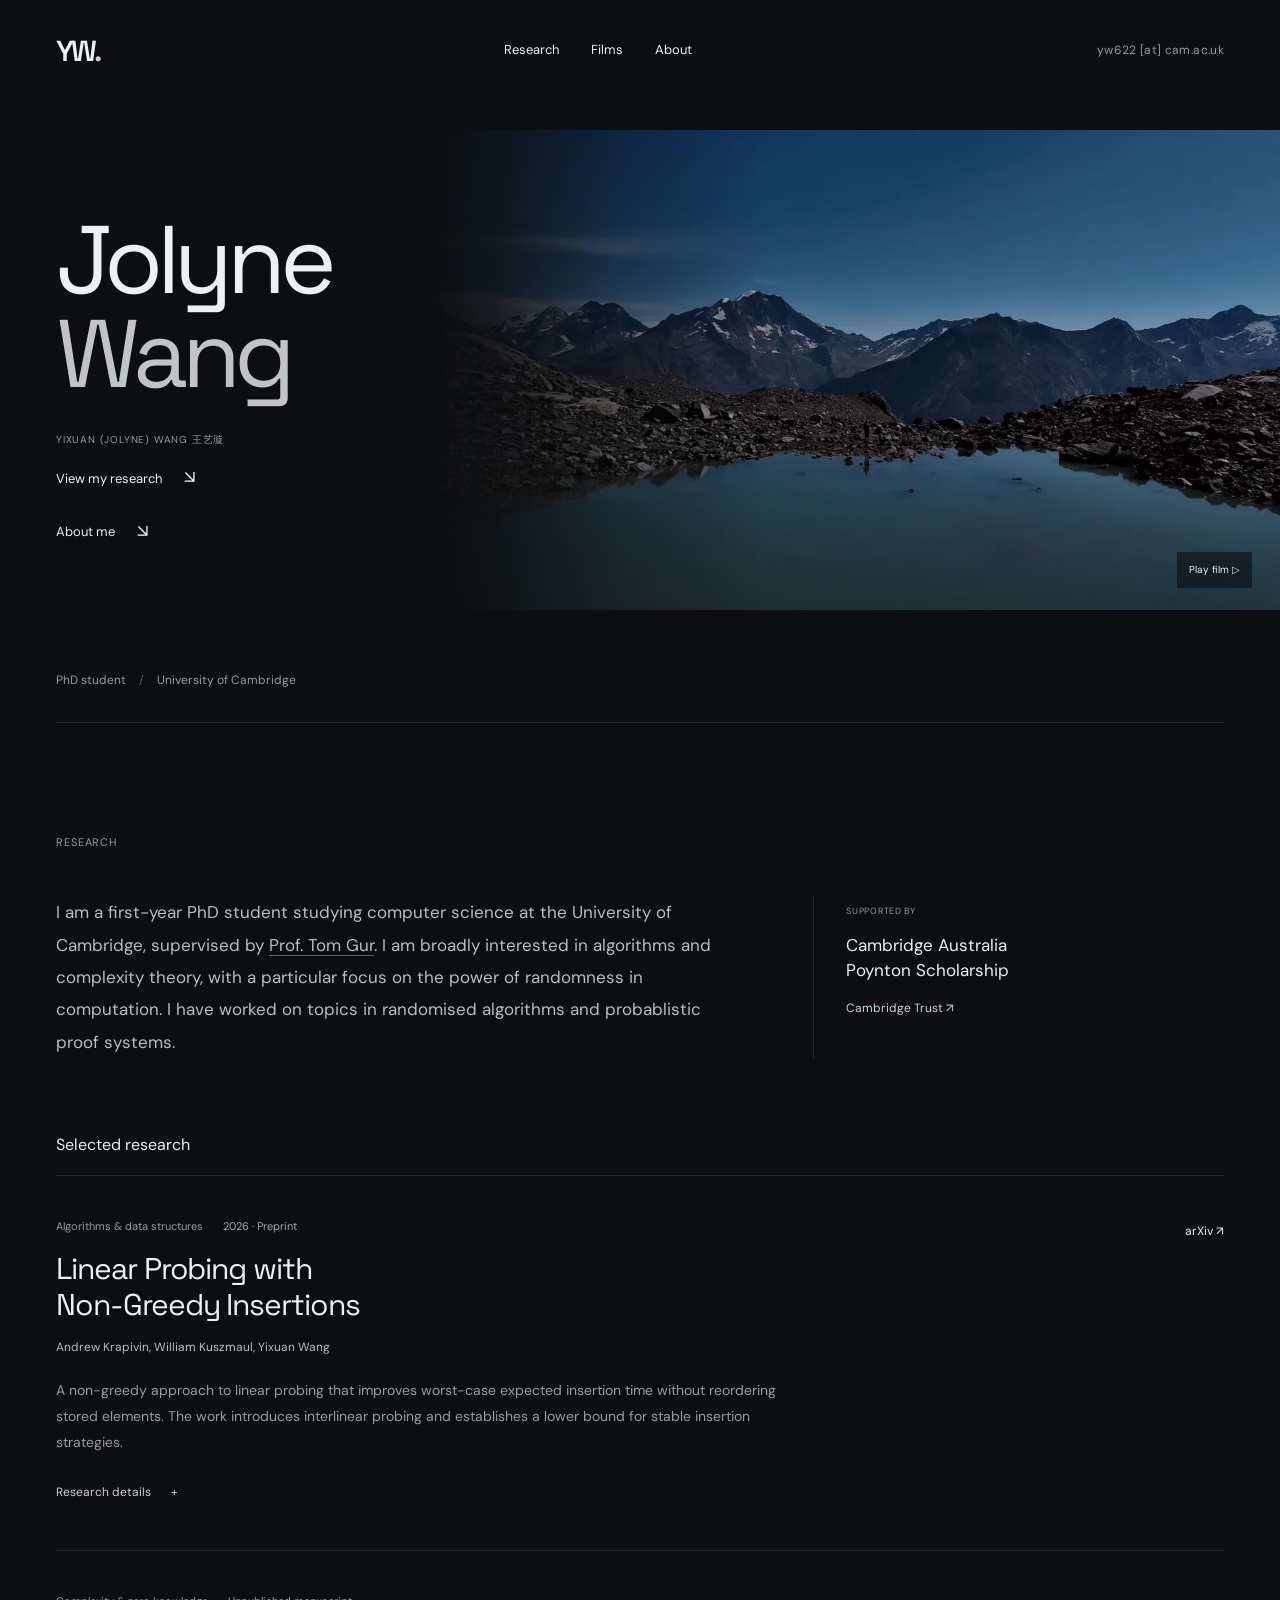
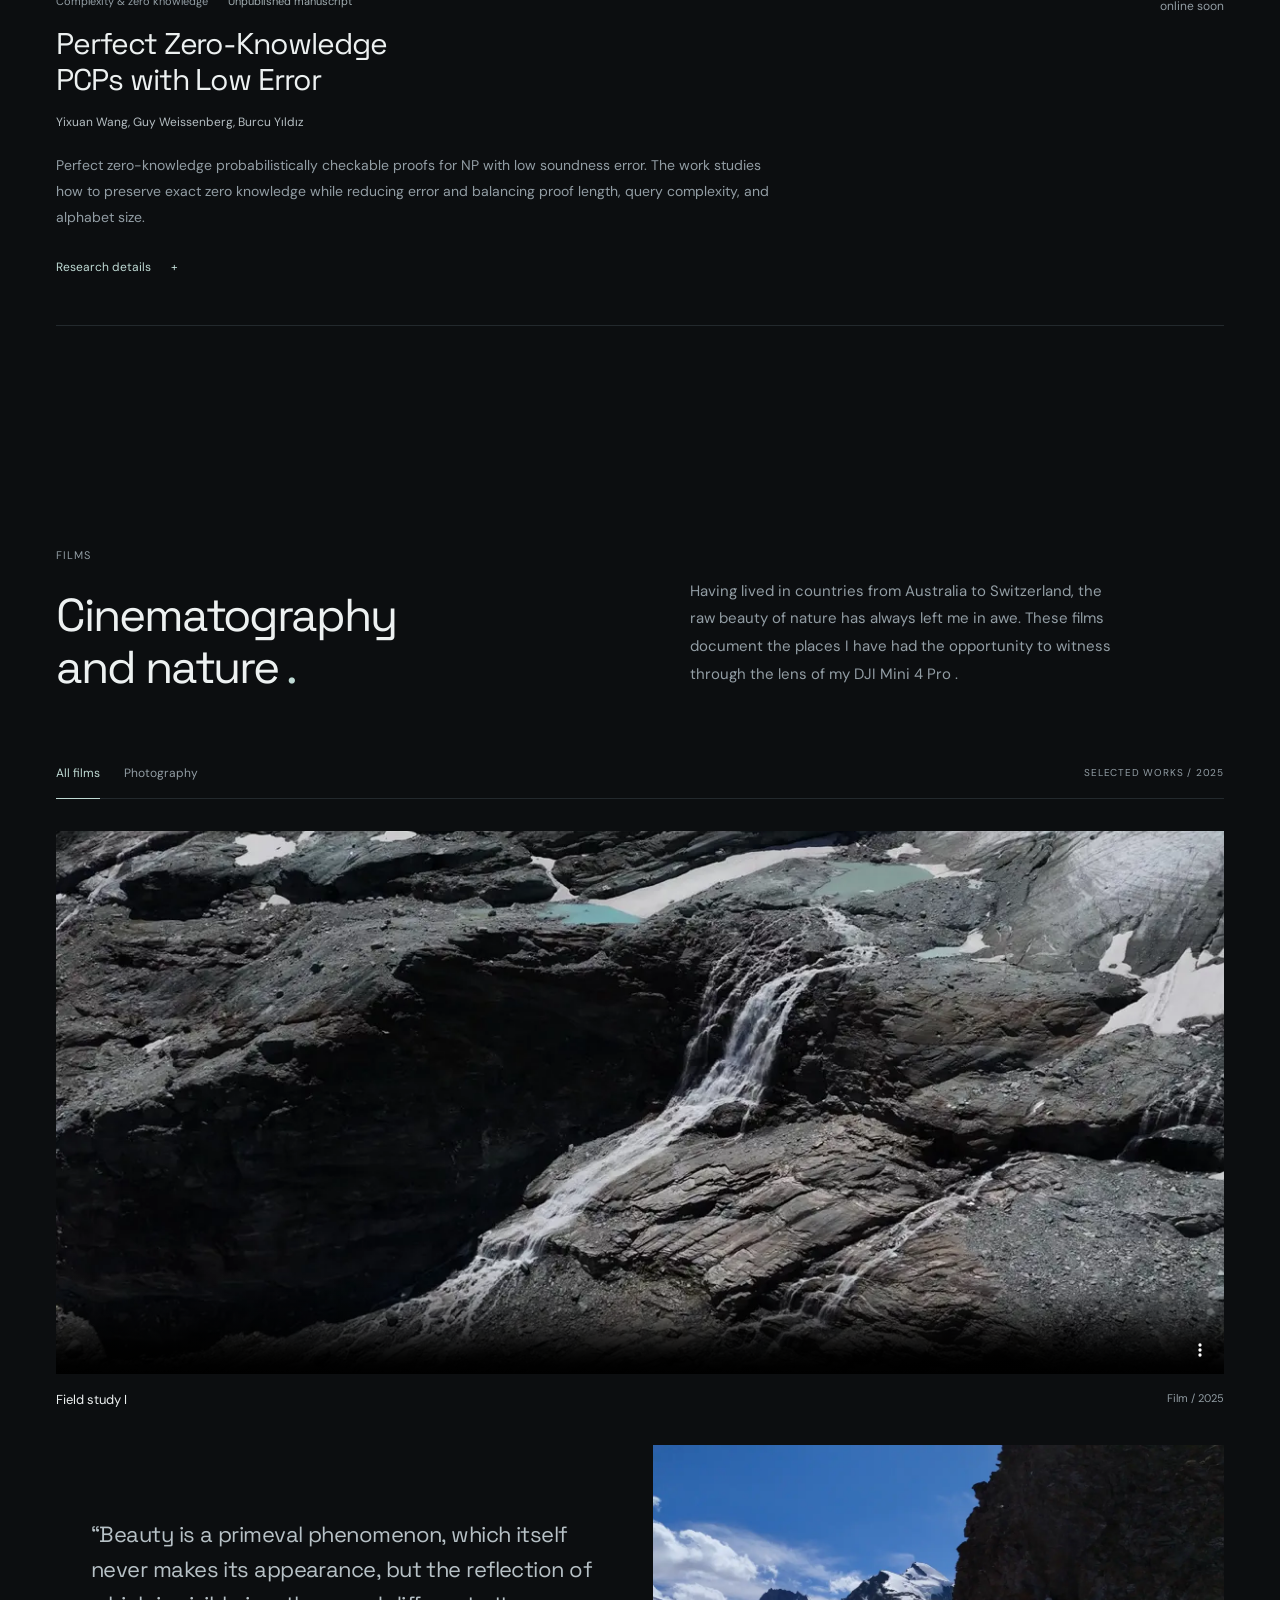
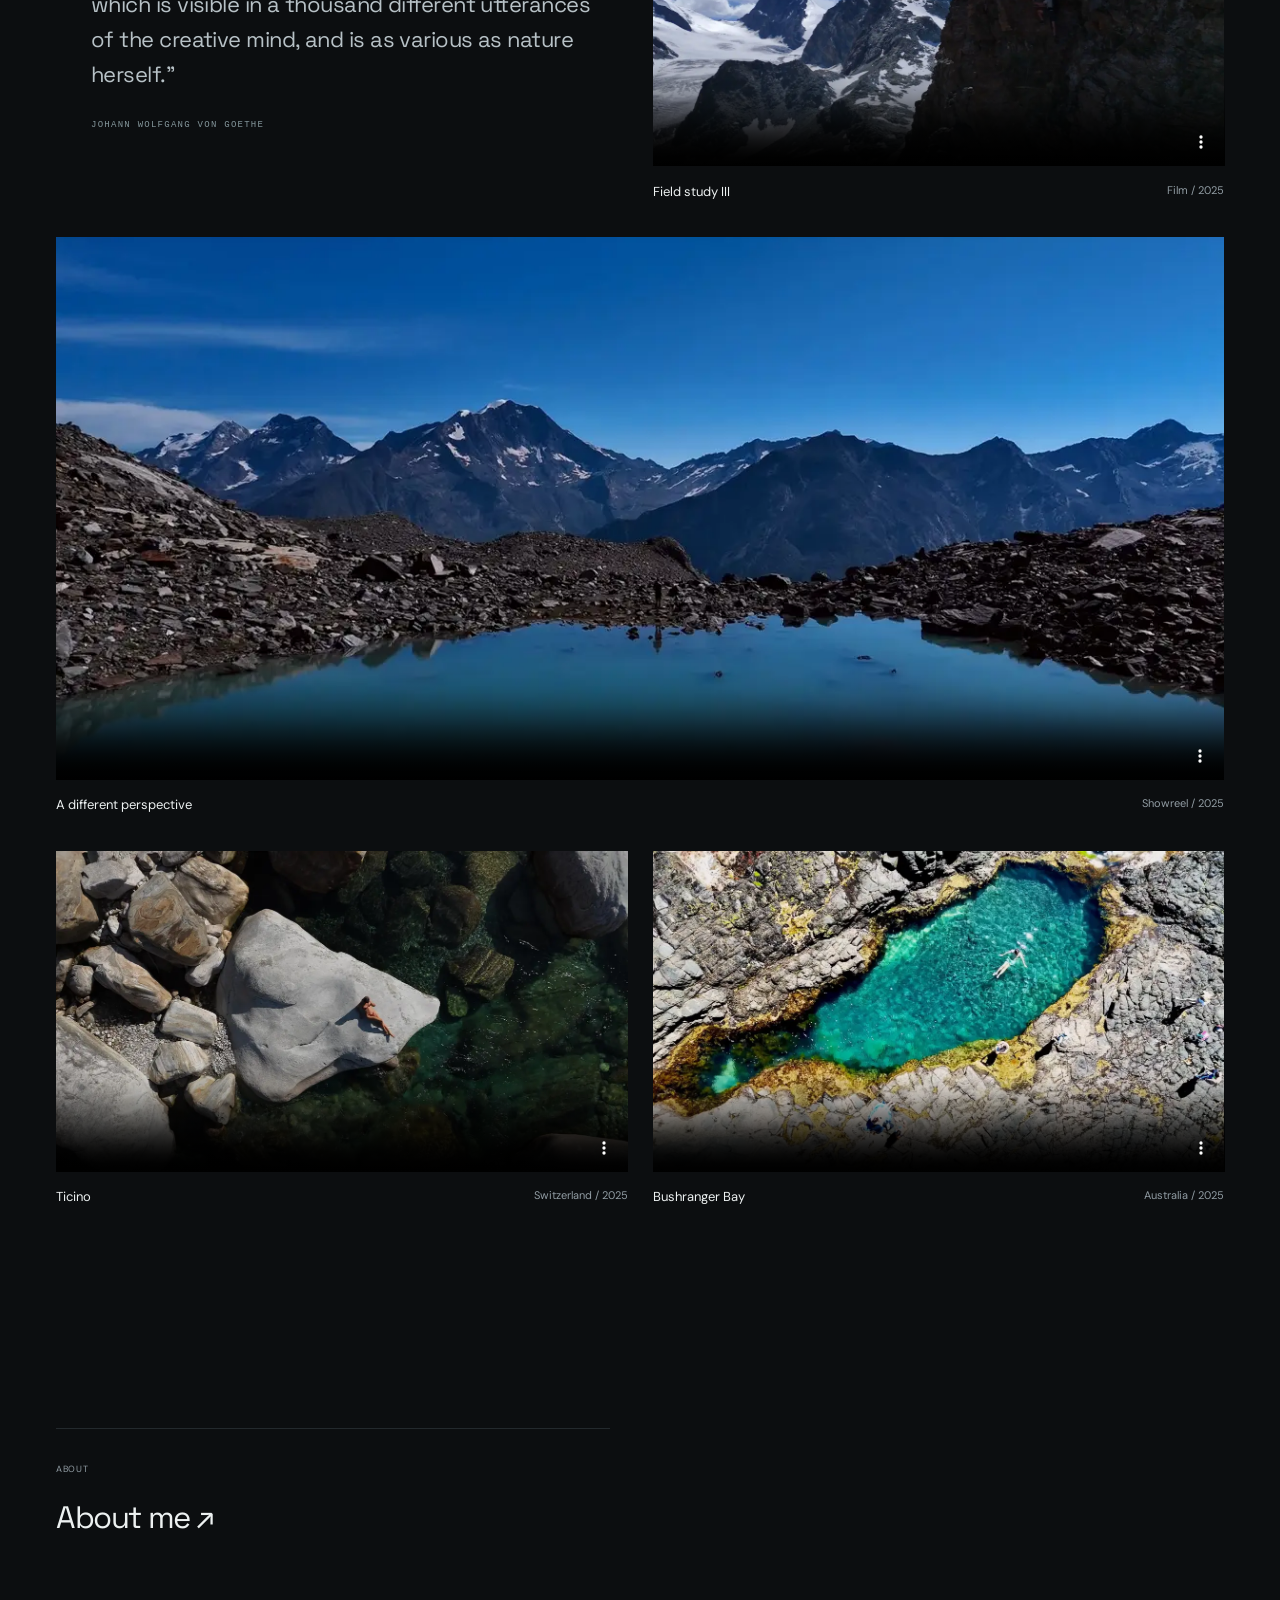
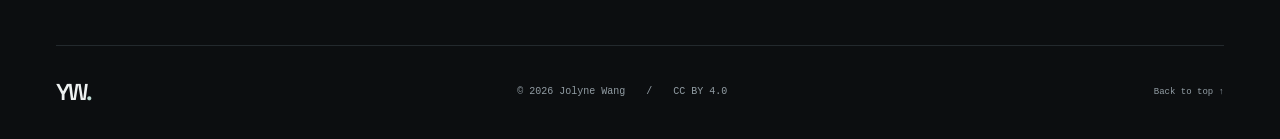
==== commit 35b97902: "edits" ====
--- a/index.html
+++ b/index.html
@@ -5,7 +5,7 @@
 <meta name="viewport" content="width=device-width, initial-scale=1">
 <meta name="theme-color" content="#090c0e">
 <meta name="description" content="Yixuan Wang — PhD student at the University of Cambridge. Complexity theory, zero-knowledge proofs, and a world seen through a different lens.">
-<title>Yixuan Wang — Research & Perspective</title>
+<title>Yixuan Wang</title>
 <link rel="icon" href="images/icon.png">
 <link rel="preconnect" href="https://fonts.googleapis.com">
 <link rel="preconnect" href="https://fonts.gstatic.com" crossorigin>
@@ -23,7 +23,6 @@
 <a href="#research">Research</a>
 <a href="#films">Films</a>
 <a href="about.html">About</a>
-<a href="blogs.html">Journal</a>
 </nav>
 <span class="header-location">
 yw622 [at] cam.ac.uk</span>
@@ -188,10 +187,6 @@
 <span class="eyebrow">About</span>
 <h2> About me ↗</h2>
 </a>
-<a href="blogs.html">
-<span class="eyebrow">Journal</span>
-<h2> Some writings ↗</h2>
-</a>
 </section>
 </main>
 <footer class="site-footer wrap">
